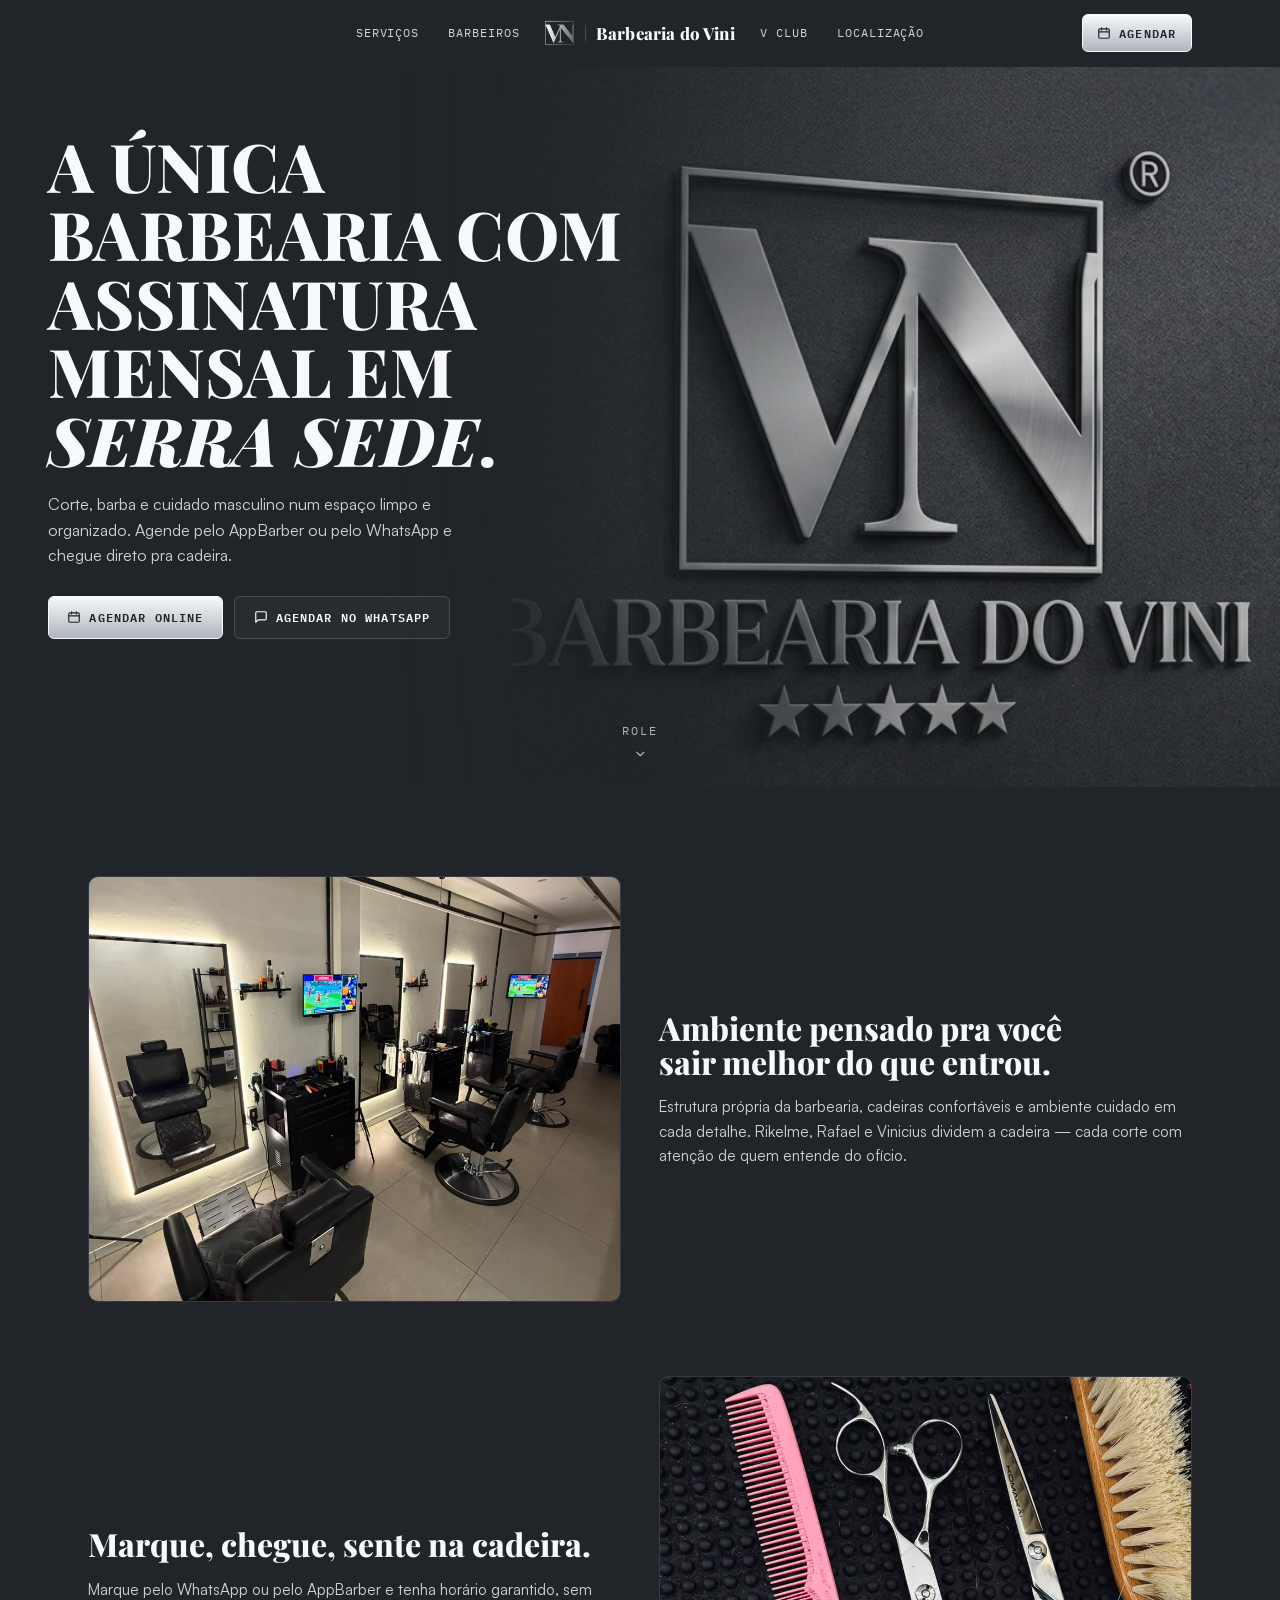
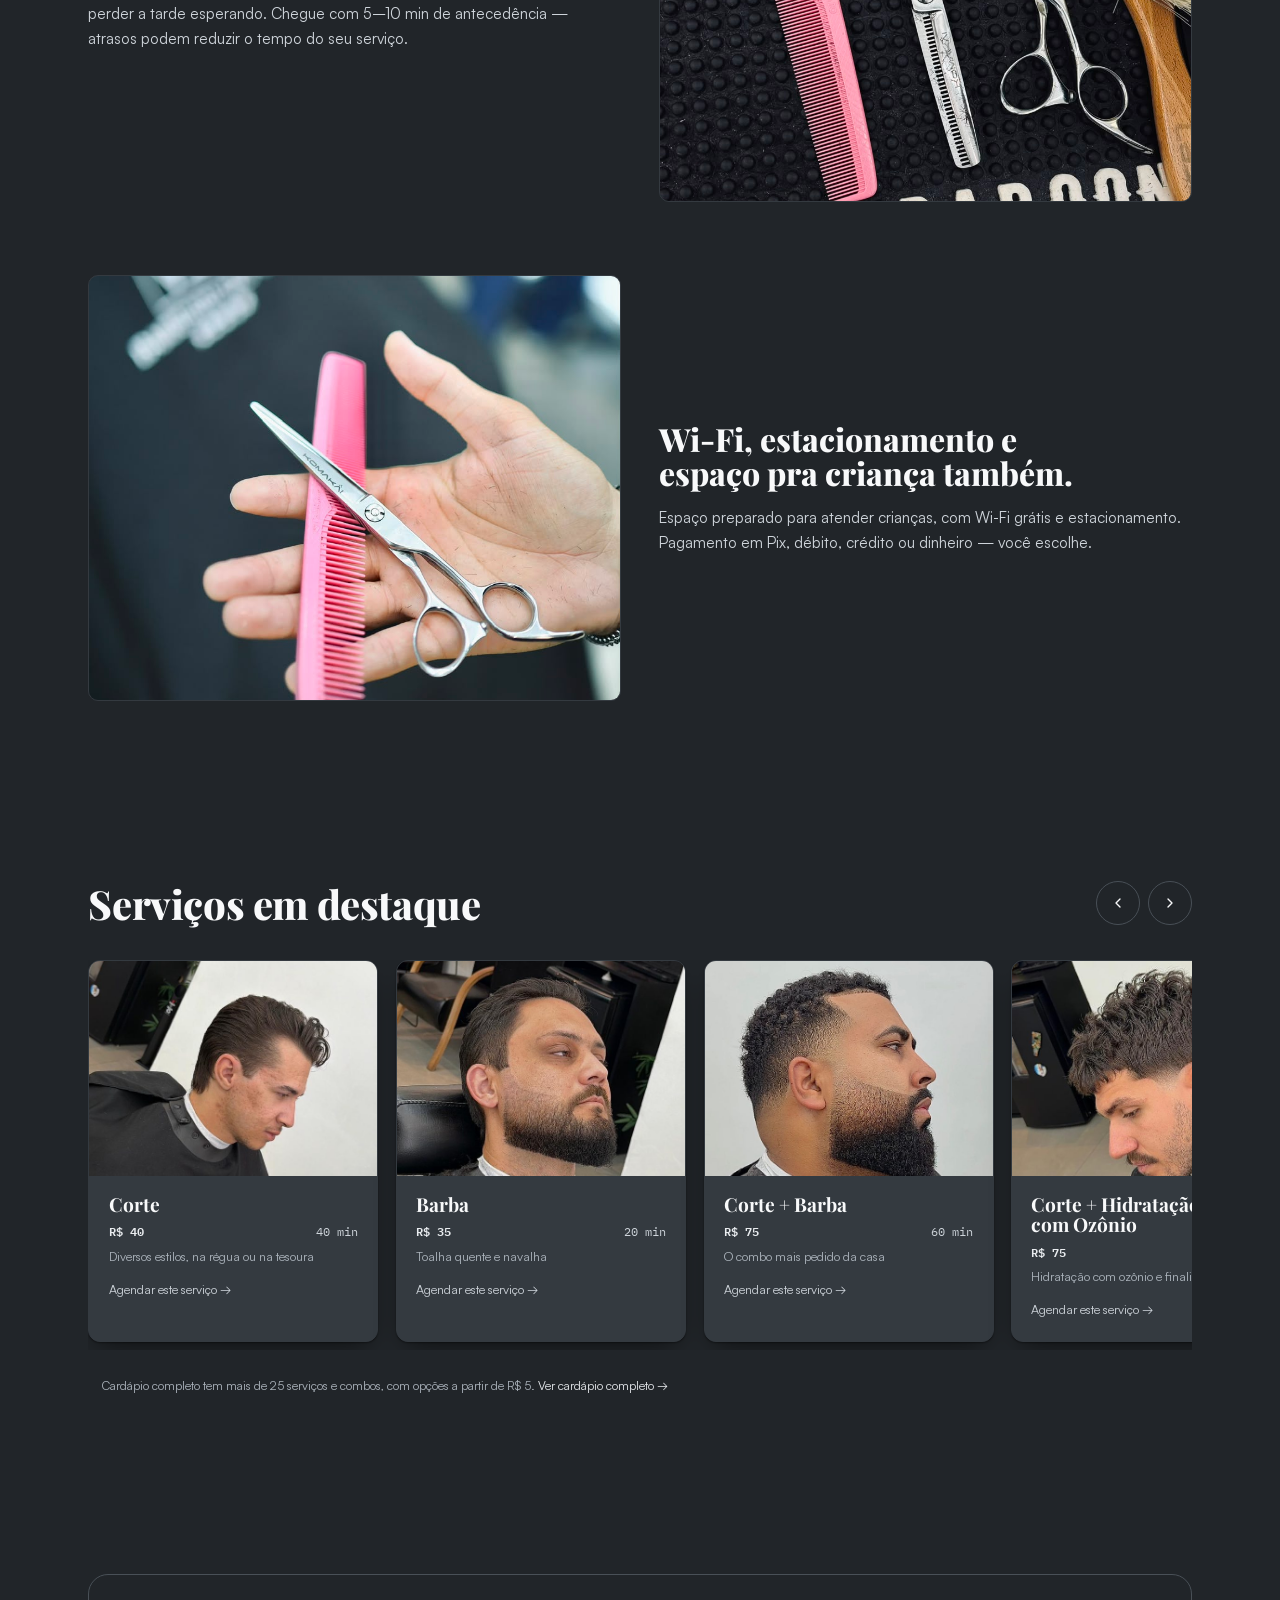
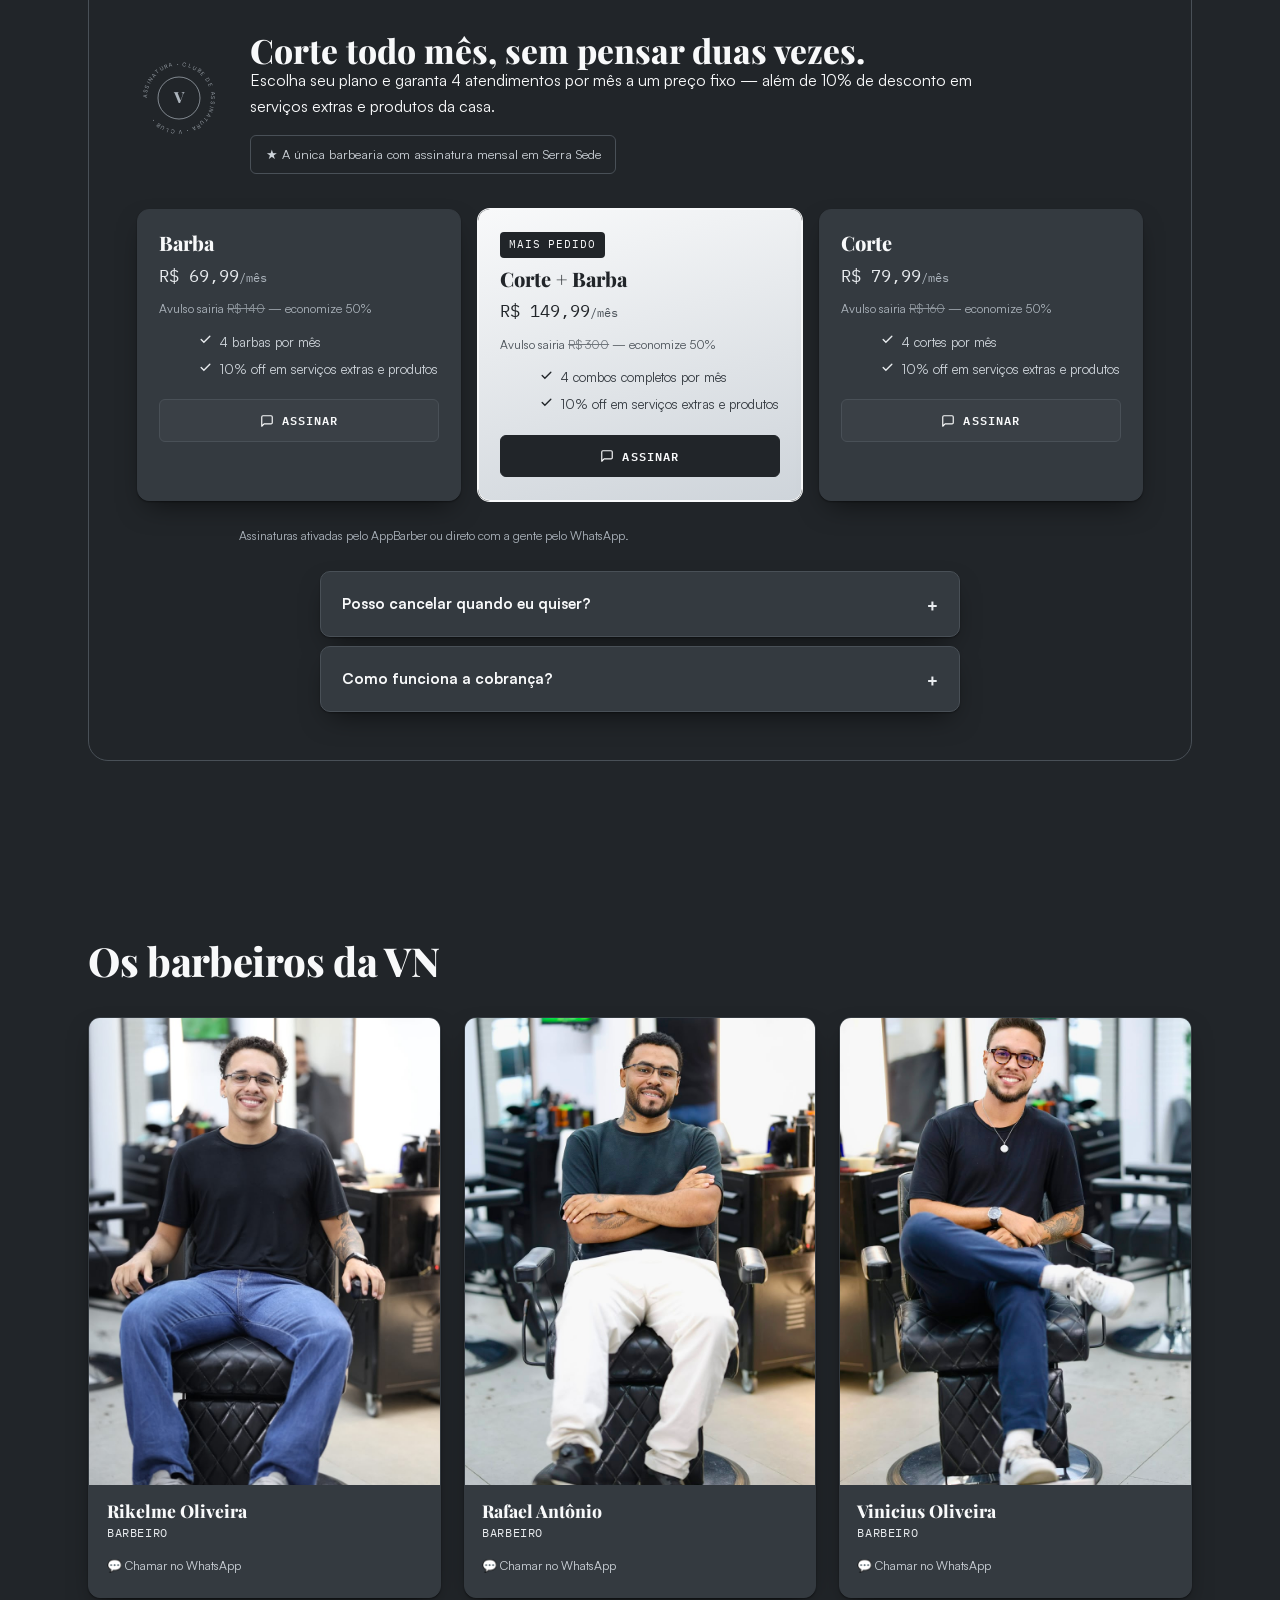
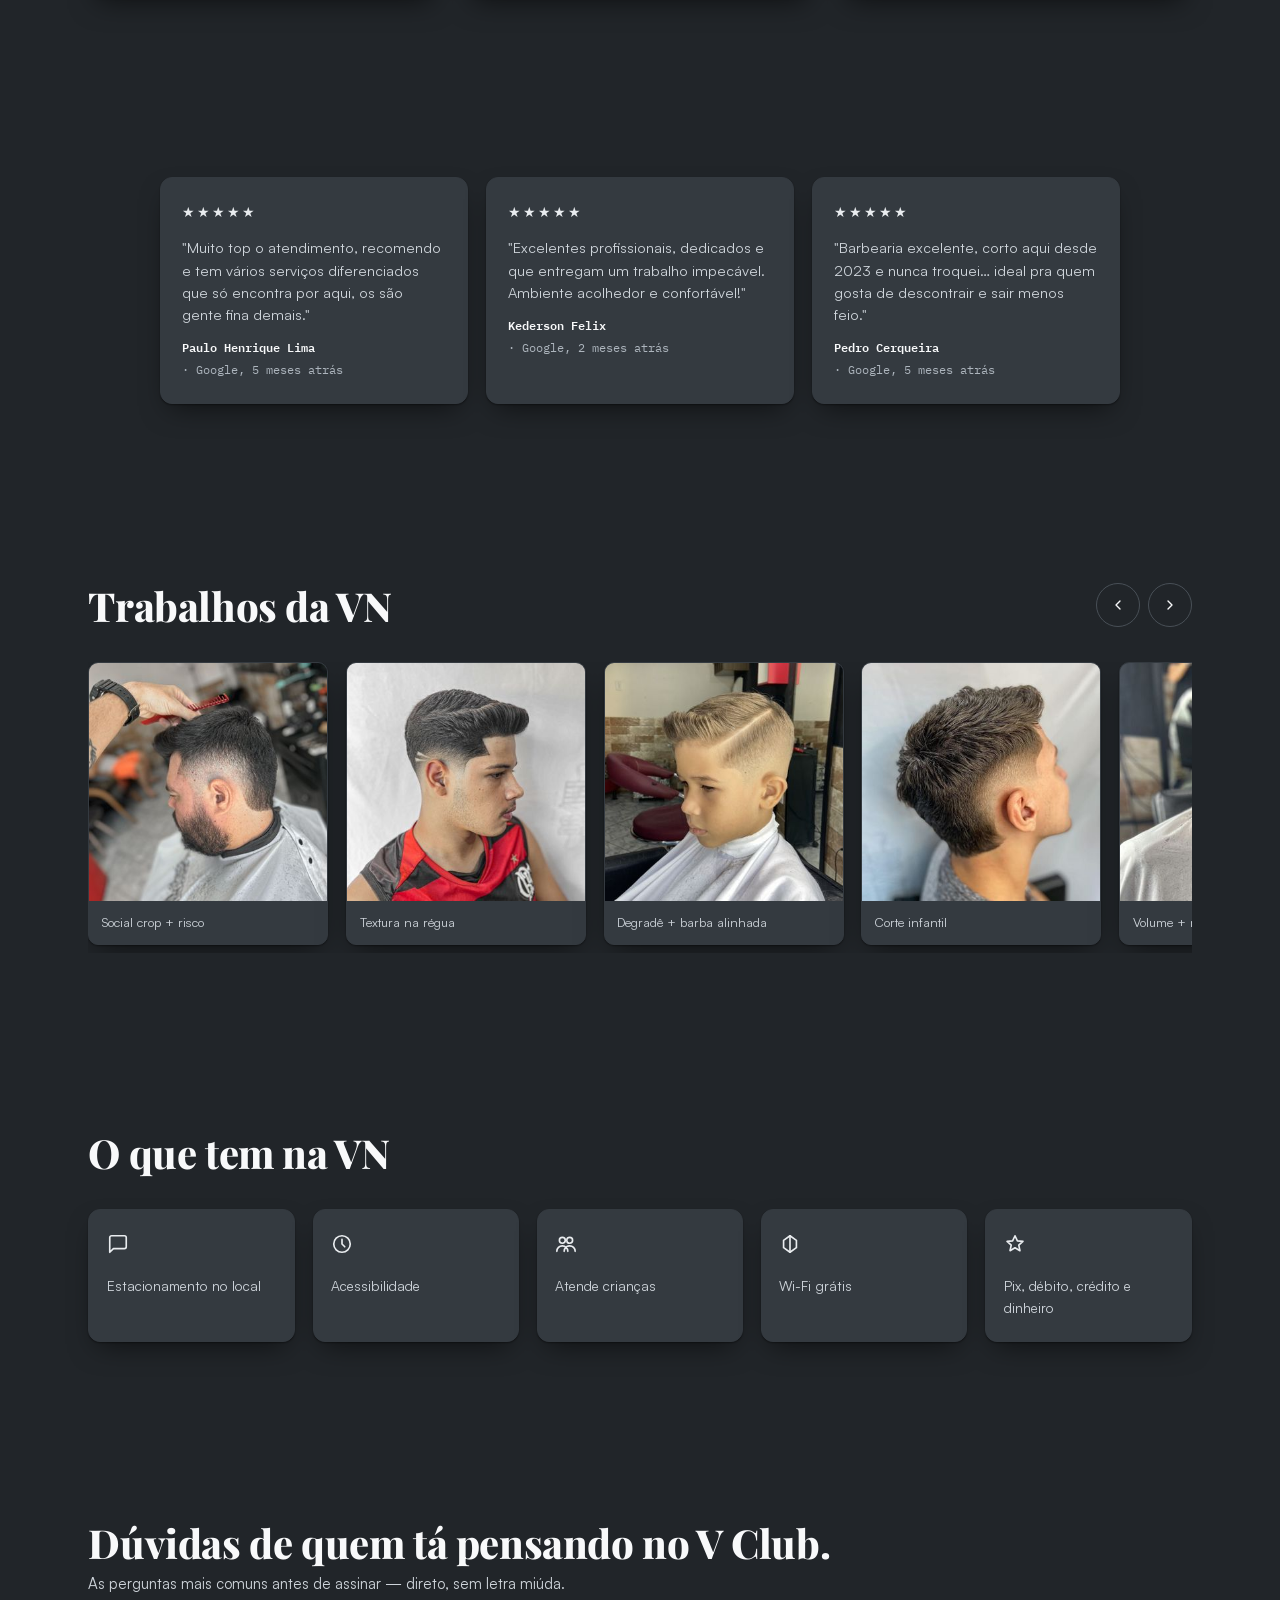
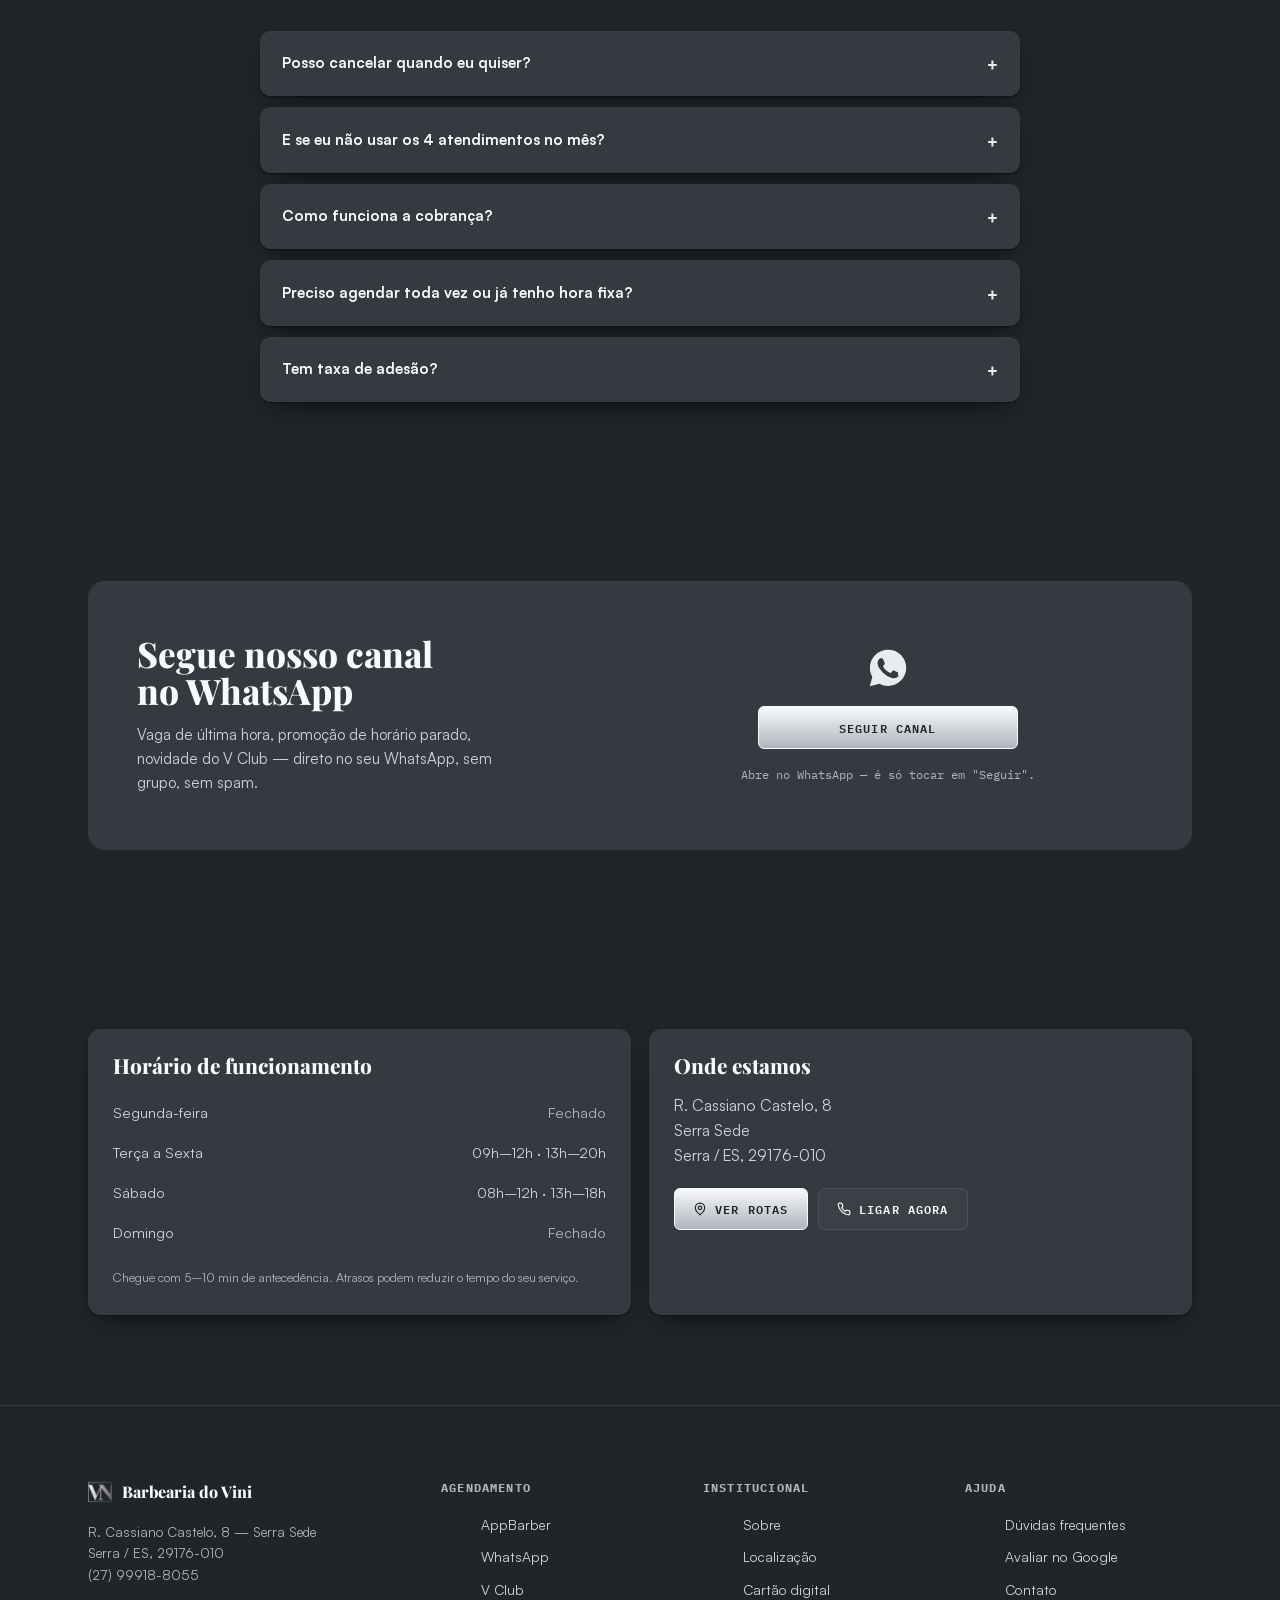
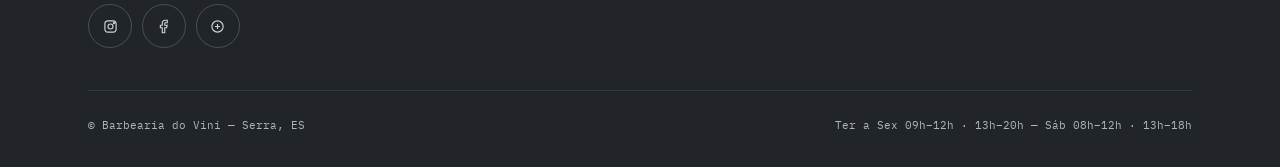
==== index.html @ 6116fe48 "Remove selo de avaliacao do Hero, blocos Sobre nos com movimento de card, nav mobile sem botao Agend" ====
<!doctype html>
<html lang="pt-BR">
<head>
<meta charset="UTF-8">
<meta name="viewport" content="width=device-width, initial-scale=1">

<!-- Google Analytics 4 -->
<script async src="https://www.googletagmanager.com/gtag/js?id=G-TQ42PM9MW8"></script>
<script>
  window.dataLayer = window.dataLayer || [];
  function gtag(){dataLayer.push(arguments);}
  gtag("js", new Date());
  gtag("config", "G-TQ42PM9MW8");
</script>

<title>Barbearia do Vini — Corte, Barba e V Club em Serra, ES</title>
<meta name="description" content="Barbearia do Vini, em Serra Sede (Serra/ES). Corte, barba e cuidado masculino com agendamento pelo WhatsApp ou AppBarber. Conheça o V Club, nossa assinatura mensal.">
<meta name="theme-color" content="#212529">
<link rel="icon" type="image/svg+xml" href="data:image/svg+xml,%3Csvg%20xmlns%3D%22http%3A//www.w3.org/2000/svg%22%20viewBox%3D%220%200%2064%2064%22%3E%0A%20%20%3Crect%20width%3D%2264%22%20height%3D%2264%22%20fill%3D%22%230b0c0e%22/%3E%0A%20%20%3Crect%20x%3D%2212%22%20y%3D%2212%22%20width%3D%2240%22%20height%3D%2240%22%20fill%3D%22none%22%20stroke%3D%22%23aeb2b9%22%20stroke-width%3D%222%22/%3E%0A%20%20%3Ctext%20x%3D%2232%22%20y%3D%2239%22%20font-family%3D%22Georgia%2C%20%27Times%20New%20Roman%27%2C%20serif%22%20font-size%3D%2220%22%20fill%3D%22%23eceef0%22%20text-anchor%3D%22middle%22%20font-weight%3D%22700%22%3EVN%3C/text%3E%0A%3C/svg%3E%0A">
</head>
<body>
<link rel="preconnect" href="https://fonts.googleapis.com">
<link rel="preconnect" href="https://fonts.gstatic.com" crossorigin>
<link rel="stylesheet" href="https://fonts.googleapis.com/css2?family=Playfair+Display:ital,wght@0,700;0,800;0,900;1,700;1,800&family=IBM+Plex+Mono:wght@400;500;600&display=swap">

<style>
@font-face{font-family:'Satoshi';font-weight:400;font-style:normal;font-display:swap;src:url('assets/fonts/satoshi-400.woff2') format('woff2')}
@font-face{font-family:'Satoshi';font-weight:500;font-style:normal;font-display:swap;src:url('assets/fonts/satoshi-500.woff2') format('woff2')}
@font-face{font-family:'Satoshi';font-weight:700;font-style:normal;font-display:swap;src:url('assets/fonts/satoshi-700.woff2') format('woff2')}
</style>
<style>
.wallbg{background-image:url('assets/img/hero-wall.jpg')}
</style>

<style>
/* ============ TOKENS — minimalist neutral palette: black, white, silver.
   Named after the client's supplied scale (Platinum → near-black). --gold /
   --gold-soft keep their old names so every existing var() reference below
   still resolves correctly; the values are silver now, not warm gold. */
:root{
  --bg:#212529;        /* near-black */
  --surface:#343a40;   /* Shadow Grey */
  --surface-2:#212529; /* sections no longer alternate fill — see .sec.alt */
  --raised:#343a40;    /* Shadow Grey */
  --ink:#f8f9fa;        /* Platinum */
  --ink-soft:#ced4da;   /* Pale Slate */
  --ink-faint:#adb5bd;  /* Slate Grey */
  --line:#343a40;       /* Shadow Grey */
  --line-strong:#495057;/* Gunmetal */
  --gold:#adb5bd;        /* Slate Grey — was warm gold, now silver */
  --gold-soft:#e9ecef;   /* Alabaster Grey — was warm gold-soft, now bright silver */
  --maxw:1180px;
  --shadow-card:0 1px 2px rgba(0,0,0,.4),0 12px 28px -10px rgba(0,0,0,.6);
}
*{box-sizing:border-box;margin:0}
html{-webkit-text-size-adjust:100%;scroll-behavior:smooth}
[id]{scroll-margin-top:76px}
@media (prefers-reduced-motion:reduce){html{scroll-behavior:auto}}
body{
  background:var(--bg);color:var(--ink);
  font-family:'Satoshi',-apple-system,Segoe UI,sans-serif;
  font-size:1rem;line-height:1.6;-webkit-font-smoothing:antialiased;
}
h1,h2,h3{line-height:1.05;text-wrap:balance;font-weight:800}
p{max-width:66ch}
img,canvas{max-width:100%;display:block}
a{color:inherit;text-decoration:none}
button{font:inherit;color:inherit;cursor:pointer;border:0;background:none}
:focus-visible{outline:2px solid var(--gold-soft);outline-offset:3px;border-radius:2px}
::selection{background:var(--gold-soft);color:var(--bg)}
::-webkit-scrollbar{width:10px;height:10px}
::-webkit-scrollbar-track{background:var(--bg)}
::-webkit-scrollbar-thumb{background:var(--line-strong);border-radius:99px}
::-webkit-scrollbar-thumb:hover{background:var(--ink-faint)}
.testi-card,.gal-card,.info-card,.svc-card,.team-card,.plan-card,.faq-item,.ba-card,.benefit{
  box-shadow:var(--shadow-card);
}
.wrap{max-width:var(--maxw);margin:0 auto;padding:0 clamp(1.1rem,4vw,2.4rem)}
.mono{font-family:'IBM Plex Mono',ui-monospace,monospace}

/* ============ REVEAL ============ */
.rv{
  opacity:0;transform:translateY(22px);filter:blur(6px);
  transition:opacity .7s cubic-bezier(.16,1,.3,1),transform .7s cubic-bezier(.16,1,.3,1),filter .7s ease;
}
.rv.in{opacity:1;transform:none;filter:blur(0)}
@media (prefers-reduced-motion:reduce){.rv{opacity:1;transform:none;filter:none;transition:none}}
/* the V Club panel is the page's one real offer — its entrance gets a touch
   more presence (settles in from a slight scale) instead of the plain
   fade+drift every other section uses */
.vclub-panel.rv{transform:translateY(28px) scale(.97);transition-duration:.9s}
.vclub-panel.rv.in{transform:none}
/* cards get more life than plain headers/text blocks: they settle in from a
   slight scale and tilt instead of just drifting up */
.rv-pop{transform:translateY(24px) scale(.92) rotate(-1.5deg);transition-duration:.8s}
.rv-pop.in{transform:none}
@media (prefers-reduced-motion:reduce){.rv-pop{transform:none}}

/* ============ NAV ============ */
.nav{position:sticky;top:0;z-index:60;padding:.9rem 0;transition:background .25s,border-color .25s,backdrop-filter .25s}
.nav-in{max-width:var(--maxw);margin:0 auto;padding:0 clamp(1.1rem,4vw,2.4rem);display:flex;align-items:center;gap:1.6rem}
.nav.solid{background:rgba(33,37,41,.86);backdrop-filter:blur(10px);border-bottom:1px solid var(--line)}
.brand{display:flex;align-items:center;gap:.65rem;margin-right:0}
.brand .brand-mark{width:29px;height:29px;flex:none;object-fit:contain;transition:transform .35s cubic-bezier(.16,1,.3,1)}
.brand-div{width:1px;height:22px;flex:none;background:linear-gradient(180deg,transparent,var(--line-strong) 30%,var(--line-strong) 70%,transparent)}
.brand b{font-family:'Playfair Display',serif;font-weight:800;font-size:1.05rem;letter-spacing:.01em;transition:letter-spacing .35s ease;white-space:nowrap}
@media (max-width:819px){.brand b{font-size:.92rem}}
.brand:hover svg{transform:rotate(-10deg) scale(1.1)}
.brand:hover b{letter-spacing:.05em}
@media (prefers-reduced-motion:reduce){.brand .brand-mark,.brand b{transition:none}}

/* the VN mark flashes with light once as the page opens, and repeats the
   same flash whenever the mouse passes over it */
@keyframes vnFlash{
  0%{filter:brightness(1) drop-shadow(0 0 0 rgba(248,249,250,0))}
  40%{filter:brightness(1.9) drop-shadow(0 0 9px rgba(248,249,250,.85))}
  100%{filter:brightness(1) drop-shadow(0 0 0 rgba(248,249,250,0))}
}
.brand-mark{animation:vnFlash 1.3s ease-out .5s 1 both}
.brand:hover .brand-mark,.foot-brand:hover .brand-mark{animation:vnFlash .9s ease-out}
.foot-brand .brand-mark{transition:transform .35s cubic-bezier(.16,1,.3,1)}
.foot-brand:hover .brand-mark{transform:rotate(-10deg) scale(1.1)}
@media (prefers-reduced-motion:reduce){
  .brand-mark{animation:none;transition:none}
}
.nav-links{display:none;gap:1.8rem;font-family:'IBM Plex Mono',monospace;font-size:.74rem;letter-spacing:.08em;text-transform:uppercase;color:var(--ink-soft)}
@media (min-width:820px){.nav-links{display:flex}}
.nav-center{display:flex;align-items:center;gap:1.2rem;margin-right:auto}
@media (min-width:820px){
  .nav-in{display:grid;grid-template-columns:1fr auto 1fr;align-items:center}
  .nav-center{grid-column:2;justify-self:center;margin-right:0;gap:1.6rem}
  a.btn.btn-gold.btn-sm{grid-column:3;justify-self:end}
}
.nav-burger{
  display:none;width:44px;height:44px;flex:none;border:1px solid var(--line-strong);border-radius:8px;
  align-items:center;justify-content:center;
}
.nav-burger svg{width:17px;height:17px}
@media (max-width:819px){.nav-burger{display:inline-flex}}
.nav-drawer{
  display:none;flex-direction:column;
  max-width:var(--maxw);margin:0 auto;padding:0 clamp(1.1rem,4vw,2.4rem) .6rem;
}
.nav-drawer.open{display:flex}
.nav-drawer a{
  padding:1rem .1rem;border-top:1px solid var(--line);min-height:44px;display:flex;align-items:center;
  font-family:'IBM Plex Mono',monospace;font-size:.78rem;letter-spacing:.06em;text-transform:uppercase;color:var(--ink-soft);
}
.nav-drawer a:hover{color:var(--gold-soft)}
.sr-only{position:absolute;width:1px;height:1px;padding:0;margin:-1px;overflow:hidden;clip:rect(0,0,0,0);white-space:nowrap;border:0}
.nav-links a{transition:color .15s}
.nav-links a:hover{color:var(--ink)}
.btn{
  display:inline-flex;align-items:center;gap:.5rem;padding:.7rem 1.15rem;border-radius:6px;
  font-family:'IBM Plex Mono',monospace;font-weight:600;font-size:.72rem;letter-spacing:.1em;text-transform:uppercase;
  white-space:nowrap;transition:transform .12s,filter .12s;
  position:relative;overflow:hidden;
}
.btn::after{
  content:"";position:absolute;inset:0;pointer-events:none;
  background:linear-gradient(115deg,transparent 30%,rgba(255,255,255,.35) 50%,transparent 70%);
  transform:translateX(-120%);transition:transform .6s ease;
}
.btn:hover{transform:translateY(-1px);filter:brightness(1.08)}
.btn:hover::after{transform:translateX(120%)}
.btn:active{transform:translateY(0) scale(.97);filter:brightness(1.02)}
@media (prefers-reduced-motion:reduce){.btn::after{display:none}}
.btn svg{width:14px;height:14px;flex:none}
.btn-gold{background:linear-gradient(180deg,#f8f9fa,#adb5bd);color:#212529;border:1px solid #f8f9fa}
.btn-outline{background:rgba(255,255,255,.03);color:var(--ink);border:1px solid var(--line-strong)}
.btn-outline:hover{border-color:var(--gold-soft)}
.btn-sm{padding:.55rem .9rem;font-size:.72rem;flex-shrink:0}
/* the nav's own Agendar button is redundant with the hero's full-size CTAs
   right below it — on mobile it only ate space the wordmark needs back */
@media (max-width:819px){.nav a.btn-sm{display:none}}

/* ============ HERO ============ */
.hero{
  /* align-items:flex-start (was center) + a smaller top pad: the kicker now
     starts near the same height as the top of the logo panel, instead of the
     whole text block being vertically centered lower than the artwork. */
  position:relative;overflow:hidden;min-height:min(92vh,720px);display:flex;align-items:flex-start;
  background-color:#212529;
  padding:clamp(2.4rem,5.5vw,4rem) clamp(1.1rem,5vw,3rem) clamp(2.4rem,5vw,3.4rem);
}
/* the photo lives in its own fixed panel anchored to the right edge — not as a
   full-bleed cover background. On a wide hero, background-position on a
   full-width cover image has almost no horizontal room to move (the image is
   already stretched edge-to-edge), so shifting its X was doing nothing. A
   dedicated right-hand panel is what actually keeps the logo on the opposite
   side from the headline, at any viewport width. */
.hero-photo{
  /* plain cover left zero vertical slack here (the box is taller, relative to
     its width, than the source photo, so it was always height-bound — the Y
     in background-position had nothing to move within). Sizing the image a
     bit past cover's minimum creates real crop room, so Y now actually pans
     the logo up/down instead of silently doing nothing. */
  position:absolute;top:0;right:0;bottom:0;z-index:0;width:60%;
  background-size:auto 128%;background-position:52% 0%;background-repeat:no-repeat;
}
.hero::before{
  content:"";position:absolute;inset:0;z-index:1;pointer-events:none;
  background:
    linear-gradient(90deg,
      rgba(33,37,41,1) 0%,
      rgba(33,37,41,1) 30%,
      rgba(33,37,41,.88) 42%,
      rgba(33,37,41,.5) 56%,
      rgba(33,37,41,.14) 76%,
      rgba(33,37,41,.06) 100%),
    linear-gradient(0deg,rgba(33,37,41,.35) 0%,rgba(33,37,41,.05) 40%,rgba(33,37,41,.2) 100%);
}
@media (max-width:760px){
  /* below this width the text column spans the full viewport and sits over
     the photo instead of beside it — the photo needs to stay visible (it
     was down to .3 opacity under an .8 flat wash before, which buried it
     almost completely) while the headline at the top still reads clearly */
  .hero-photo{width:100%;opacity:.55}
  .hero::before{
    background:linear-gradient(180deg,
      rgba(33,37,41,.94) 0%,
      rgba(33,37,41,.78) 34%,
      rgba(33,37,41,.4) 66%,
      rgba(33,37,41,.6) 100%);
  }
}
.hero-in{position:relative;z-index:2;max-width:640px;width:100%;margin:0 auto 0 0}
.hero h1{
  font-family:'Playfair Display',Georgia,serif;font-weight:800;text-transform:uppercase;color:#f8f9fa;
  font-size:clamp(2.1rem,6.4vw,4.2rem);line-height:1.02;letter-spacing:.005em;
}
.hero h1 em{font-style:italic;font-weight:900}
.hero .sub{font-size:1rem;line-height:1.6;color:#ced4da;margin-top:1.15rem;max-width:40ch}
.hero .ctas{display:flex;gap:.7rem;flex-wrap:wrap;margin-top:1.7rem}
.scrolldown{
  position:absolute;left:50%;bottom:1.6rem;transform:translateX(-50%);z-index:2;
  display:flex;flex-direction:column;align-items:center;gap:.4rem;color:#adb5bd;
  font-family:'IBM Plex Mono',monospace;font-size:.72rem;letter-spacing:.16em;text-transform:uppercase;
}
.scrolldown svg{width:14px;height:14px;animation:bob 1.8s ease-in-out infinite}
@keyframes bob{0%,100%{transform:translateY(0)}50%{transform:translateY(5px)}}
@media (prefers-reduced-motion:reduce){.scrolldown svg{animation:none}}

/* ============ SECTIONS ============ */
.sec{padding:clamp(3.4rem,8vw,5.6rem) 0}
.sec.alt{background:var(--surface-2)}
.sec-head{display:flex;justify-content:space-between;align-items:flex-end;gap:1.5rem;margin-bottom:2.2rem;flex-wrap:wrap}
.sec-head h2{font-family:'Playfair Display',serif;font-size:clamp(1.6rem,4vw,2.5rem);letter-spacing:-.01em}
.sec-head .sub{color:var(--ink-soft);font-size:.94rem;max-width:44ch;margin-top:.5rem}
.sec-nav{display:flex;gap:.5rem}
.sec-nav button{
  width:44px;height:44px;border-radius:999px;border:1px solid var(--line-strong);
  display:grid;place-items:center;transition:border-color .15s,background .15s;
}
.sec-nav button:hover{border-color:var(--gold-soft);background:rgba(233,236,239,.08)}
.sec-nav svg{width:16px;height:16px}

/* ============ PHOTO PLACEHOLDER ============ */
.ph{
  position:relative;border-radius:10px;overflow:hidden;background:
    linear-gradient(150deg,#343a40 0%,#212529 100%);
  border:1px solid var(--line);
}
.ph::before{
  content:"";position:absolute;inset:0;opacity:.5;
  background-image:repeating-linear-gradient(135deg,rgba(255,255,255,.025) 0 2px,transparent 2px 14px);
}
.ph .icn{position:absolute;inset:0;display:grid;place-items:center;color:#495057;opacity:.55}
.ph .icn svg{width:15%;height:15%;min-width:26px;min-height:26px}
.ph .tag{
  position:absolute;left:.6rem;bottom:.6rem;font-family:'IBM Plex Mono',monospace;font-size:.72rem;
  letter-spacing:.08em;text-transform:uppercase;color:#ced4da;background:rgba(33,37,41,.6);
  padding:.3rem .55rem;border-radius:4px;
}
.ph img{position:absolute;inset:0;width:100%;height:100%;object-fit:cover}

/* real content added on top of the mockup: service description line, real
   testimonial grid, real photo gallery, hours + location cards */
.svc-desc{font-size:.78rem;color:var(--ink-faint);margin-top:-.2rem}
.team-photo-img{object-position:center 18%}

.testi-grid{display:grid;gap:1.1rem;grid-template-columns:repeat(auto-fit,minmax(260px,1fr));max-width:960px;margin:0 auto}
.testi-card{background:var(--raised);border:1px solid var(--line);border-radius:12px;padding:1.4rem 1.3rem;display:flex;flex-direction:column;gap:.8rem}
.testi-card .stars{color:var(--gold-soft);font-size:.9rem;letter-spacing:.15em}
.testi-card blockquote{font-size:.9rem;color:var(--ink-soft);line-height:1.55}
.testi-card .cite{font-family:'IBM Plex Mono',monospace;font-size:.78rem;color:var(--ink);font-weight:600}
.testi-card .cite span{color:var(--ink-faint);font-weight:400;display:block;margin-top:.15em}

.gal-card{width:min(70vw,240px);border-radius:10px;overflow:hidden;border:1px solid var(--line);background:var(--raised)}
.gal-img{width:100%;aspect-ratio:1/1;object-fit:cover;display:block}
.gal-cap{padding:.7rem .8rem;font-size:.8rem;color:var(--ink-soft)}

.info-grid{display:grid;gap:1.1rem;grid-template-columns:1fr}
@media (min-width:700px){.info-grid{grid-template-columns:1fr 1fr}}
.info-card{background:var(--raised);border:1px solid var(--line);border-radius:12px;padding:1.6rem 1.5rem}
.info-card h3{font-family:'Playfair Display',serif;font-size:1.3rem;margin-bottom:1rem}
.hours-row{display:flex;justify-content:space-between;font-size:.9rem;padding:.5rem 0;border-top:1px solid var(--line);color:var(--ink-soft)}
.hours-row:first-of-type{border-top:0}
.hours-row.closed span:last-child{color:var(--ink-faint)}
.info-note{margin-top:1rem;font-size:.78rem;color:var(--ink-faint)}
.info-card .addr{font-size:.98rem;color:var(--ink-soft);line-height:1.6}
.info-actions{display:flex;gap:.6rem;flex-wrap:wrap;margin-top:1.2rem}

/* ============ CAROUSEL ============ */
.carousel{display:flex;gap:1.1rem;overflow-x:auto;scroll-snap-type:x mandatory;padding-bottom:.5rem;scrollbar-width:none}
.carousel::-webkit-scrollbar{display:none}
.carousel > *{scroll-snap-align:start;flex:0 0 auto}

/* service tiles */
.svc-card{width:min(78vw,290px);background:var(--raised);border:1px solid var(--line);border-radius:12px;overflow:hidden;display:flex;flex-direction:column}
.svc-card .ph{aspect-ratio:4/3;border-radius:0;border:0;border-bottom:1px solid var(--line)}
.svc-card .body{padding:1.1rem 1.2rem 1.3rem;display:flex;flex-direction:column;gap:.5rem}
.svc-card h3{font-family:'Playfair Display',serif;font-size:1.2rem;font-weight:700}
.svc-card .meta{font-family:'IBM Plex Mono',monospace;font-size:.78rem;color:var(--ink-soft);display:flex;justify-content:space-between}
.svc-card .price{color:var(--gold-soft);font-weight:600}
.svc-card .more{margin-top:.3rem;font-size:.78rem;color:var(--ink-soft);display:inline-flex;align-items:center;gap:.35rem}

/* team */
.team-grid{display:grid;gap:1.4rem;grid-template-columns:repeat(auto-fit,minmax(220px,1fr))}
.team-card{background:var(--raised);border:1px solid var(--line);border-radius:12px;overflow:hidden}
.team-card .ph{aspect-ratio:3/4;border-radius:0;border:0;border-bottom:1px solid var(--line)}
.team-card .body{padding:1rem 1.1rem 1.2rem}
.team-card h3{font-family:'Playfair Display',serif;font-size:1.1rem}
.team-card .role{font-family:'IBM Plex Mono',monospace;font-size:.74rem;letter-spacing:.05em;text-transform:uppercase;color:var(--gold-soft);margin-top:.25rem}
.team-card .desc{font-size:.84rem;color:var(--ink-soft);margin-top:.55rem}
.team-card .wa{margin-top:.8rem;font-size:.76rem;display:inline-flex;align-items:center;gap:.4rem;color:var(--ink-soft)}

/* testimonial */
.testimonial{max-width:640px;margin:0 auto;text-align:center}
.testimonial .stars{color:var(--gold-soft);font-size:1.1rem;letter-spacing:.2em}
.testimonial blockquote{
  font-family:'Playfair Display',serif;font-style:italic;font-weight:600;
  font-size:clamp(1.3rem,3.4vw,2rem);line-height:1.32;margin:1.1rem 0 0;color:var(--ink);
}
.testimonial .cite{margin-top:1.1rem;font-family:'IBM Plex Mono',monospace;font-size:.74rem;letter-spacing:.03em;color:var(--ink-faint)}

/* V Club — the page's one commercial offer gets a framed panel so it reads as
   featured without needing color to say so */
.vclub-panel{border:1px solid var(--line-strong);border-radius:20px;padding:clamp(1.8rem,5vw,3rem)}
.vclub-head{display:flex;flex-direction:column;gap:1.4rem;align-items:flex-start;margin-bottom:2.2rem}
@media (min-width:640px){.vclub-head{flex-direction:row;align-items:center;gap:1.8rem}}
.seal{width:84px;height:84px;flex:none;color:var(--ink-faint)}
@media (prefers-reduced-motion:no-preference){.seal{animation:seal-spin 40s linear infinite}}
@keyframes seal-spin{to{transform:rotate(360deg)}}
.vclub-head h2{font-family:'Playfair Display',serif;font-size:clamp(1.5rem,3.6vw,2.1rem);margin-top:.6rem}
.vclub-badge{
  display:inline-block;margin-top:1rem;padding:.5rem .9rem;border:1px solid var(--line-strong);border-radius:6px;
  font-size:.8rem;color:var(--ink-soft);
}
.plan-grid{display:grid;gap:1.1rem;grid-template-columns:1fr}
@media (min-width:760px){.plan-grid{grid-template-columns:repeat(3,1fr)}}
.plan-card{background:var(--raised);border:1px solid var(--line);border-radius:12px;padding:1.4rem 1.3rem;display:flex;flex-direction:column;gap:.6rem}
.plan-card.hi{
  background:linear-gradient(165deg,#f8f9fa,#ced4da);color:#212529;border-color:#f8f9fa;
  box-shadow:0 0 0 1px #f8f9fa;
}
.plan-card .badge{align-self:flex-start;font-family:'IBM Plex Mono',monospace;font-size:.7rem;letter-spacing:.08em;text-transform:uppercase;color:#f8f9fa;background:#212529;padding:.25rem .55rem;border-radius:4px}
.plan-card h3{font-family:'Playfair Display',serif;font-size:1.25rem}
.plan-card .price{font-family:'IBM Plex Mono',monospace;color:var(--gold-soft);font-size:1.05rem}
.plan-card.hi .price{color:#212529}
.plan-card .price small{color:var(--ink-faint);font-size:.72rem;font-weight:400}
.plan-card.hi .price small{color:#495057}
.plan-card .save{font-size:.76rem;color:var(--ink-faint)}
.plan-card .save s{opacity:.75}
.plan-card.hi .save{color:#495057}
.plan-card ul{list-style:none;display:flex;flex-direction:column;gap:.4rem;font-size:.82rem;color:var(--ink-soft);margin-top:.2rem}
.plan-card.hi ul{color:#343a40}
.plan-card li{display:flex;gap:.5rem}
.plan-card li svg{width:13px;height:13px;color:var(--gold-soft);flex:none;margin-top:.15em}
.plan-card.hi li svg{color:#212529}
.plan-card .btn{justify-content:center;margin-top:.6rem}
.plan-card.hi .btn-gold{background:#212529;color:#f8f9fa;border-color:#212529}
.plans-note{margin-top:1.6rem;font-size:.76rem;color:var(--ink-faint);text-align:center}
/* the two questions someone actually has right before subscribing — kept
   inside the V Club panel so they don't have to hunt for the full FAQ */
.vclub-faq{max-width:640px;margin:1.6rem auto 0;display:flex;flex-direction:column;gap:.6rem}
.vclub-faq .faq-item{background:var(--raised);border-color:var(--line-strong)}
.vclub-faq summary{font-size:.86rem;padding:.9rem 1.1rem}
.vclub-faq p{padding:0 1.1rem 1rem;font-size:.84rem}

/* faq */
.faq-list{max-width:760px;margin:0 auto;display:flex;flex-direction:column;gap:.7rem}
.faq-item{border:1px solid var(--line);border-radius:10px;background:var(--raised);overflow:hidden}
.faq-item summary{
  cursor:pointer;list-style:none;padding:1.1rem 1.3rem;display:flex;justify-content:space-between;
  align-items:center;gap:1rem;font-weight:600;font-size:.94rem;
}
.faq-item summary::-webkit-details-marker{display:none}
.faq-item summary::after{
  content:"+";font-family:'IBM Plex Mono',monospace;color:var(--gold-soft);font-size:1.1rem;flex:none;
  transition:transform .2s;
}
.faq-item[open] summary::after{transform:rotate(45deg)}
.faq-item p{padding:0 1.3rem 1.2rem;color:var(--ink-soft);font-size:.88rem;max-width:none}

/* before/after */
.ba-card{width:min(84vw,360px);border-radius:12px;overflow:hidden;border:1px solid var(--line);background:var(--raised)}
.ba-split{display:flex;aspect-ratio:16/10}
.ba-split .ph{border-radius:0;border:0;flex:1}
.ba-split .ph:first-child{border-right:1px solid var(--line-strong)}
.ba-lbls{display:flex;font-family:'IBM Plex Mono',monospace;font-size:.72rem;letter-spacing:.1em;text-transform:uppercase;color:var(--ink-faint)}
.ba-lbls span{flex:1;padding:.55rem .8rem}
.ba-lbls span:first-child{border-right:1px solid var(--line)}
.ba-name{padding:0 .8rem .8rem;font-size:.82rem;color:var(--ink-soft)}

/* benefits */
.benefits{display:grid;gap:1.1rem;grid-template-columns:repeat(2,1fr)}
@media (max-width:480px){.benefits{grid-template-columns:1fr}}
@media (min-width:900px){.benefits{grid-template-columns:repeat(5,1fr)}}
.benefit{padding:1.4rem 1.1rem;border:1px solid var(--line);border-radius:12px;background:var(--raised);text-align:left}
.benefit svg{width:22px;height:22px;color:var(--gold-soft)}
.benefit p{margin-top:.8rem;font-size:.86rem;color:var(--ink-soft);max-width:20ch}

/* content blocks */
.content-block{display:grid;gap:2.4rem;align-items:center;grid-template-columns:1fr}
@media (min-width:860px){.content-block{grid-template-columns:1fr 1fr}}
.content-block .ph{aspect-ratio:5/4}
.content-block.rev{direction:rtl}
.content-block.rev > *{direction:ltr}
.content-block h3{font-family:'Playfair Display',serif;font-size:clamp(1.4rem,3.2vw,2rem)}
.content-block p{color:var(--ink-soft);margin-top:1rem;font-size:.96rem}
.content-block + .content-block{margin-top:clamp(3rem,7vw,4.6rem)}

/* signup */
.signup{background:var(--raised);border:1px solid var(--line);border-radius:16px;padding:clamp(1.8rem,5vw,3rem);display:grid;gap:2rem;grid-template-columns:1fr}
@media (min-width:800px){.signup{grid-template-columns:1fr 1.1fr;align-items:center}}
.signup h2{font-family:'Playfair Display',serif;font-size:clamp(1.5rem,3.6vw,2.2rem);max-width:16ch}
.signup .sub{color:var(--ink-soft);margin-top:.8rem;font-size:.94rem;max-width:36ch}
.channel-card{display:flex;flex-direction:column;align-items:center;gap:1rem;text-align:center;padding:1rem 0}
.channel-icon{width:44px;height:44px;color:var(--gold-soft)}
.channel-card .btn{width:100%;max-width:260px}
.signup .note{font-size:.76rem;color:var(--ink-faint);font-family:'IBM Plex Mono',monospace}

/* footer */
.foot{border-top:1px solid var(--line);padding:clamp(3rem,7vw,4.6rem) 0 2rem}
.foot-grid{display:grid;gap:2.2rem;grid-template-columns:1.4fr repeat(3,1fr)}
@media (max-width:820px){.foot-grid{grid-template-columns:repeat(2,1fr)}}
@media (max-width:480px){.foot-grid{grid-template-columns:1fr}}
.foot-brand{display:flex;align-items:center;gap:.6rem}
.foot-brand .brand-mark{width:24px;height:24px;object-fit:contain}
.foot-brand b{font-family:'Playfair Display',serif;font-weight:800}
.foot-desc{color:var(--ink-faint);font-size:.84rem;margin-top:1rem;max-width:30ch}
.foot-social{display:flex;gap:.6rem;margin-top:1.2rem}
.foot-social a{width:44px;height:44px;border:1px solid var(--line-strong);border-radius:999px;display:grid;place-items:center;transition:border-color .15s}
.foot-social a:hover{border-color:var(--gold-soft)}
.foot-social svg{width:15px;height:15px;color:var(--ink-soft)}
.foot h4{font-family:'IBM Plex Mono',monospace;font-size:.74rem;letter-spacing:.1em;text-transform:uppercase;color:var(--ink-faint);margin-bottom:1rem}
.foot ul{list-style:none;display:flex;flex-direction:column;gap:.65rem;font-size:.86rem;color:var(--ink-soft)}
.foot ul a:hover{color:var(--gold-soft)}
.foot-bottom{margin-top:2.6rem;padding-top:1.6rem;border-top:1px solid var(--line);display:flex;justify-content:space-between;flex-wrap:wrap;gap:.8rem;font-family:'IBM Plex Mono',monospace;font-size:.7rem;color:var(--ink-faint)}

/* misc */
.overflow-x{overflow-x:auto}
</style>

<nav class="nav" id="nav">
  <div class="nav-in">
    <div class="nav-center">
      <div class="nav-links nav-links-left">
        <a href="#servicos">Serviços</a>
        <a href="#barbeiros">Barbeiros</a>
      </div>
      <a class="brand" href="#top">
        <img class="brand-mark" src="assets/img/logo-mark.png" alt="">
        <span class="brand-div" aria-hidden="true"></span>
        <b>Barbearia do Vini</b>
      </a>
      <div class="nav-links nav-links-right">
        <a href="#vclub">V Club</a>
        <a href="#local">Localização</a>
      </div>
    </div>
    <a class="btn btn-gold btn-sm" href="https://sites.appbarber.com.br/barbeariadovini-0cm4" target="_blank" rel="noopener">
      <svg viewBox="0 0 24 24" fill="none" stroke="currentColor" stroke-width="2" stroke-linecap="round"><rect x="3" y="5" width="18" height="16" rx="2"/><path d="M3 10h18M8 3v4M16 3v4"/></svg>
      Agendar
    </a>
    <button class="nav-burger" id="navBurger" type="button" aria-expanded="false" aria-controls="navDrawer" aria-label="Abrir menu">
      <svg viewBox="0 0 24 24" fill="none" stroke="currentColor" stroke-width="2" stroke-linecap="round"><path d="M4 7h16M4 12h16M4 17h16"/></svg>
    </button>
  </div>
  <div class="nav-drawer" id="navDrawer">
    <a href="#servicos">Serviços</a>
    <a href="#barbeiros">Barbeiros</a>
    <a href="#vclub">V Club</a>
    <a href="#local">Localização</a>
  </div>
</nav>

<header class="hero" id="top">
  <div class="hero-photo wallbg"></div>
  <div class="hero-in">
    <h1>A única barbearia com assinatura mensal em <em>Serra Sede</em>.</h1>
    <p class="sub">Corte, barba e cuidado masculino num espaço limpo e organizado. Agende pelo AppBarber ou pelo WhatsApp e chegue direto pra cadeira.</p>
    <div class="ctas">
      <a class="btn btn-gold" href="https://sites.appbarber.com.br/barbeariadovini-0cm4" target="_blank" rel="noopener">
        <svg viewBox="0 0 24 24" fill="none" stroke="currentColor" stroke-width="2" stroke-linecap="round"><rect x="3" y="5" width="18" height="16" rx="2"/><path d="M3 10h18M8 3v4M16 3v4"/></svg>
        Agendar online
      </a>
      <a class="btn btn-outline" href="https://wa.me/5527999188055?text=Ol%C3%A1%2C%20vim%20pelo%20site%20e%20quero%20agendar%20um%20hor%C3%A1rio" target="_blank" rel="noopener">
        <svg viewBox="0 0 24 24" fill="none" stroke="currentColor" stroke-width="2" stroke-linecap="round" stroke-linejoin="round"><path d="M21 15a2 2 0 0 1-2 2H7l-4 4V5a2 2 0 0 1 2-2h14a2 2 0 0 1 2 2z"/></svg>
        Agendar no WhatsApp
      </a>
    </div>
  </div>
  <div class="scrolldown">
    <span>role</span><svg viewBox="0 0 24 24" fill="none" stroke="currentColor" stroke-width="2" stroke-linecap="round" stroke-linejoin="round"><path d="M6 9l6 6 6-6"/></svg>
  </div>
</header>

<main>

<!-- ============ SOBRE NÓS (primeira seção, pedido do cliente) ============ -->
  <section class="sec">
    <div class="wrap">
      <div class="content-block rv" id="sobre">
        <div class="ph"><img class="cb-img" style="object-position:center 62%" src="assets/img/sobre-ambiente.jpg" alt="Salão da Barbearia do Vini, com cadeiras, espelhos com luz de LED e TVs" loading="lazy"></div>
        <div>
          <h3>Ambiente pensado pra você sair melhor do que entrou.</h3>
          <p>Estrutura própria da barbearia, cadeiras confortáveis e ambiente cuidado em cada detalhe. Rikelme, Rafael e Vinicius dividem a cadeira — cada corte com atenção de quem entende do ofício.</p>
        </div>
      </div>
      <div class="content-block rev rv">
        <div class="ph"><img class="cb-img" style="object-position:center 42%" src="assets/img/sobre-ferramentas.jpg" alt="Navalha, pente, tesouras e escova organizados na estação" loading="lazy"></div>
        <div>
          <h3>Marque, chegue, sente na cadeira.</h3>
          <p>Marque pelo WhatsApp ou pelo AppBarber e tenha horário garantido, sem perder a tarde esperando. Chegue com 5–10 min de antecedência — atrasos podem reduzir o tempo do seu serviço.</p>
        </div>
      </div>
      <div class="content-block rv">
        <div class="ph"><img class="cb-img" style="object-position:center 66%" src="assets/img/sobre-detalhe.jpg" alt="Barbeiro segurando tesoura e pente antes do corte" loading="lazy"></div>
        <div>
          <h3>Wi-Fi, estacionamento e espaço pra criança também.</h3>
          <p>Espaço preparado para atender crianças, com Wi-Fi grátis e estacionamento. Pagamento em Pix, débito, crédito ou dinheiro — você escolhe.</p>
        </div>
      </div>
    </div>
  </section>

<!-- ============ SERVIÇOS ============ -->
  <section class="sec alt" id="servicos">
    <div class="wrap">
      <div class="sec-head rv">
        <div>
          <h2>Serviços em destaque</h2>
        </div>
        <div class="sec-nav">
          <button aria-label="Anterior" data-scroll="-1" data-target="svc"><svg viewBox="0 0 24 24" fill="none" stroke="currentColor" stroke-width="2" stroke-linecap="round" stroke-linejoin="round"><path d="M15 18l-6-6 6-6"/></svg></button>
          <button aria-label="Próximo" data-scroll="1" data-target="svc"><svg viewBox="0 0 24 24" fill="none" stroke="currentColor" stroke-width="2" stroke-linecap="round" stroke-linejoin="round"><path d="M9 18l6-6-6-6"/></svg></button>
        </div>
      </div>
      <div class="carousel rv" id="svc">
        <div class="svc-card">
          <div class="ph"><img style="object-position:center 38%" src="assets/img/svc-corte.jpg" alt="Corte finalizado com cabelo penteado para trás" loading="lazy"></div>
          <div class="body">
            <h3>Corte</h3>
            <p class="meta"><span class="price">R$ 40</span><span>40 min</span></p>
            <p class="svc-desc">Diversos estilos, na régua ou na tesoura</p>
            <a class="more" href="https://sites.appbarber.com.br/barbeariadovini-0cm4" target="_blank" rel="noopener">Agendar este serviço →</a>
          </div>
        </div>
        <div class="svc-card">
          <div class="ph"><img style="object-position:center 38%" src="assets/img/svc-barba.jpg" alt="Barba cheia alinhada com acabamento na navalha" loading="lazy"></div>
          <div class="body">
            <h3>Barba</h3>
            <p class="meta"><span class="price">R$ 35</span><span>20 min</span></p>
            <p class="svc-desc">Toalha quente e navalha</p>
            <a class="more" href="https://sites.appbarber.com.br/barbeariadovini-0cm4" target="_blank" rel="noopener">Agendar este serviço →</a>
          </div>
        </div>
        <div class="svc-card">
          <div class="ph"><img style="object-position:center 53%" src="assets/img/svc-corte-barba.jpg" alt="Degradê com barba cheia alinhada" loading="lazy"></div>
          <div class="body">
            <h3>Corte + Barba</h3>
            <p class="meta"><span class="price">R$ 75</span><span>60 min</span></p>
            <p class="svc-desc">O combo mais pedido da casa</p>
            <a class="more" href="https://sites.appbarber.com.br/barbeariadovini-0cm4" target="_blank" rel="noopener">Agendar este serviço →</a>
          </div>
        </div>
        <div class="svc-card">
          <div class="ph"><img style="object-position:center 54%" src="assets/img/svc-sobrancelha.jpg" alt="Corte texturizado com topete" loading="lazy"></div>
          <div class="body">
            <h3>Corte + Hidratação com Ozônio</h3>
            <p class="meta"><span class="price">R$ 75</span><span>50 min</span></p>
            <p class="svc-desc">Hidratação com ozônio e finalização do cabelo</p>
            <a class="more" href="https://sites.appbarber.com.br/barbeariadovini-0cm4" target="_blank" rel="noopener">Agendar este serviço →</a>
          </div>
        </div>
      </div>
      <p class="plans-note rv">Cardápio completo tem mais de 25 serviços e combos, com opções a partir de R$ 5. <a href="https://sites.appbarber.com.br/barbeariadovini-0cm4" target="_blank" rel="noopener" style="color:var(--gold-soft)">Ver cardápio completo →</a></p>
    </div>
  </section>

<!-- ============ V CLUB (em destaque: painel emoldurado, é a principal oferta comercial da página) ============ -->
  <section class="sec" id="vclub">
    <div class="wrap">
      <div class="vclub-panel rv">
        <div class="vclub-head">
          <svg class="seal" viewBox="0 0 120 120" aria-hidden="true">
            <defs><path id="sealPath" d="M60,60 m-46,0 a46,46 0 1,1 92,0 a46,46 0 1,1 -92,0"/></defs>
            <text font-size="7.6" letter-spacing="2.5" fill="currentColor">
              <textPath href="#sealPath">ASSINATURA · CLUBE DE ASSINATURA · V CLUB · </textPath>
            </text>
            <circle cx="60" cy="60" r="30" fill="none" stroke="currentColor" stroke-width="1"/>
            <text x="60" y="67" text-anchor="middle" font-size="22" font-weight="800" fill="currentColor" font-family="'Playfair Display',serif">V</text>
          </svg>
          <div>
            <h2>Corte todo mês, sem pensar duas vezes.</h2>
            <p class="sub">Escolha seu plano e garanta 4 atendimentos por mês a um preço fixo — além de 10% de desconto em serviços extras e produtos da casa.</p>
            <span class="vclub-badge">★ A única barbearia com assinatura mensal em Serra Sede</span>
          </div>
        </div>

        <div class="plan-grid">
          <div class="plan-card">
            <h3>Barba</h3>
            <p class="price">R$ 69,99<small>/mês</small></p>
            <p class="save">Avulso sairia <s>R$ 140</s> — economize 50%</p>
            <ul>
              <li><svg viewBox="0 0 24 24" fill="none" stroke="currentColor" stroke-width="2.5" stroke-linecap="round"><path d="M20 6L9 17l-5-5"/></svg>4 barbas por mês</li>
              <li><svg viewBox="0 0 24 24" fill="none" stroke="currentColor" stroke-width="2.5" stroke-linecap="round"><path d="M20 6L9 17l-5-5"/></svg>10% off em serviços extras e produtos</li>
            </ul>
            <a class="btn btn-outline" href="https://wa.me/5527999188055?text=Ol%C3%A1%2C%20quero%20assinar%20o%20V%20Club%20Barba%2C%20R%2469%2C99%20por%20m%C3%AAs" target="_blank" rel="noopener">
              <svg viewBox="0 0 24 24" fill="none" stroke="currentColor" stroke-width="2" stroke-linecap="round" stroke-linejoin="round"><path d="M21 15a2 2 0 0 1-2 2H7l-4 4V5a2 2 0 0 1 2-2h14a2 2 0 0 1 2 2z"/></svg>
              Assinar
            </a>
          </div>
          <div class="plan-card hi">
            <span class="badge">Mais pedido</span>
            <h3>Corte + Barba</h3>
            <p class="price">R$ 149,99<small>/mês</small></p>
            <p class="save">Avulso sairia <s>R$ 300</s> — economize 50%</p>
            <ul>
              <li><svg viewBox="0 0 24 24" fill="none" stroke="currentColor" stroke-width="2.5" stroke-linecap="round"><path d="M20 6L9 17l-5-5"/></svg>4 combos completos por mês</li>
              <li><svg viewBox="0 0 24 24" fill="none" stroke="currentColor" stroke-width="2.5" stroke-linecap="round"><path d="M20 6L9 17l-5-5"/></svg>10% off em serviços extras e produtos</li>
            </ul>
            <a class="btn btn-gold" href="https://wa.me/5527999188055?text=Ol%C3%A1%2C%20quero%20assinar%20o%20V%20Club%20Corte%20%2B%20Barba%2C%20R%24149%2C99%20por%20m%C3%AAs" target="_blank" rel="noopener">
              <svg viewBox="0 0 24 24" fill="none" stroke="currentColor" stroke-width="2" stroke-linecap="round" stroke-linejoin="round"><path d="M21 15a2 2 0 0 1-2 2H7l-4 4V5a2 2 0 0 1 2-2h14a2 2 0 0 1 2 2z"/></svg>
              Assinar
            </a>
          </div>
          <div class="plan-card">
            <h3>Corte</h3>
            <p class="price">R$ 79,99<small>/mês</small></p>
            <p class="save">Avulso sairia <s>R$ 160</s> — economize 50%</p>
            <ul>
              <li><svg viewBox="0 0 24 24" fill="none" stroke="currentColor" stroke-width="2.5" stroke-linecap="round"><path d="M20 6L9 17l-5-5"/></svg>4 cortes por mês</li>
              <li><svg viewBox="0 0 24 24" fill="none" stroke="currentColor" stroke-width="2.5" stroke-linecap="round"><path d="M20 6L9 17l-5-5"/></svg>10% off em serviços extras e produtos</li>
            </ul>
            <a class="btn btn-outline" href="https://wa.me/5527999188055?text=Ol%C3%A1%2C%20quero%20assinar%20o%20V%20Club%20Corte%2C%20R%2479%2C99%20por%20m%C3%AAs" target="_blank" rel="noopener">
              <svg viewBox="0 0 24 24" fill="none" stroke="currentColor" stroke-width="2" stroke-linecap="round" stroke-linejoin="round"><path d="M21 15a2 2 0 0 1-2 2H7l-4 4V5a2 2 0 0 1 2-2h14a2 2 0 0 1 2 2z"/></svg>
              Assinar
            </a>
          </div>
        </div>
        <p class="plans-note">Assinaturas ativadas pelo AppBarber ou direto com a gente pelo WhatsApp.</p>
        <div class="vclub-faq">
          <details class="faq-item">
            <summary>Posso cancelar quando eu quiser?</summary>
            <p>Sim. Sem multa e sem fidelidade mínima — avise pelo WhatsApp com alguns dias de antecedência da próxima cobrança.</p>
          </details>
          <details class="faq-item">
            <summary>Como funciona a cobrança?</summary>
            <p>Mensal, pelo AppBarber, no cartão cadastrado na assinatura. Você recebe confirmação a cada cobrança.</p>
          </details>
        </div>
      </div>
    </div>
  </section>

<!-- ============ BARBEIROS ============ -->
  <section class="sec alt" id="barbeiros">
    <div class="wrap">
      <div class="sec-head rv">
        <div>
          <h2>Os barbeiros da VN</h2>
        </div>
      </div>
      <div class="team-grid rv">
        <div class="team-card">
          <div class="ph"><img class="team-photo-img" src="assets/img/team-rikelme.jpg" alt="Rikelme Oliveira, barbeiro na Barbearia do Vini" loading="lazy"></div>
          <div class="body">
            <h3>Rikelme Oliveira</h3>
            <p class="role">Barbeiro</p>
            <a class="wa" href="https://wa.me/5527999188055?text=Ol%C3%A1%2C%20quero%20agendar%20com%20o%20Rikelme" target="_blank" rel="noopener">💬 Chamar no WhatsApp</a>
          </div>
        </div>
        <div class="team-card">
          <div class="ph"><img class="team-photo-img" src="assets/img/team-rafael.jpg" alt="Rafael Antônio, barbeiro na Barbearia do Vini" loading="lazy"></div>
          <div class="body">
            <h3>Rafael Antônio</h3>
            <p class="role">Barbeiro</p>
            <a class="wa" href="https://wa.me/5527999188055?text=Ol%C3%A1%2C%20quero%20agendar%20com%20o%20Rafael" target="_blank" rel="noopener">💬 Chamar no WhatsApp</a>
          </div>
        </div>
        <div class="team-card">
          <div class="ph"><img class="team-photo-img" src="assets/img/team-vinicius.jpg" alt="Vinicius Oliveira, barbeiro na Barbearia do Vini" loading="lazy"></div>
          <div class="body">
            <h3>Vinicius Oliveira</h3>
            <p class="role">Barbeiro</p>
            <a class="wa" href="https://wa.me/5527999188055?text=Ol%C3%A1%2C%20quero%20agendar%20com%20o%20Vinicius" target="_blank" rel="noopener">💬 Chamar no WhatsApp</a>
          </div>
        </div>
      </div>
    </div>
  </section>

<!-- ============ DEPOIMENTO ============ -->
  <section class="sec" id="depoimento">
    <div class="wrap">
      <div class="rv">
        <h2 class="sr-only">Depoimentos de clientes</h2>
        <div class="testi-grid">
          <div class="testi-card">
            <div class="stars" aria-hidden="true">★★★★★</div>
            <blockquote>"Muito top o atendimento, recomendo e tem vários serviços diferenciados que só encontra por aqui, os são gente fina demais."</blockquote>
            <p class="cite">Paulo Henrique Lima <span>· Google, 5 meses atrás</span></p>
          </div>
          <div class="testi-card">
            <div class="stars" aria-hidden="true">★★★★★</div>
            <blockquote>"Excelentes profissionais, dedicados e que entregam um trabalho impecável. Ambiente acolhedor e confortável!"</blockquote>
            <p class="cite">Kederson Felix <span>· Google, 2 meses atrás</span></p>
          </div>
          <div class="testi-card">
            <div class="stars" aria-hidden="true">★★★★★</div>
            <blockquote>"Barbearia excelente, corto aqui desde 2023 e nunca troquei… ideal pra quem gosta de descontrair e sair menos feio."</blockquote>
            <p class="cite">Pedro Cerqueira <span>· Google, 5 meses atrás</span></p>
          </div>
        </div>
      </div>
    </div>
  </section>



<!-- ============ ANTES & DEPOIS ============ -->
  <section class="sec alt">
    <div class="wrap">
      <div class="sec-head rv">
        <div>
          <h2>Trabalhos da VN</h2>
        </div>
        <div class="sec-nav">
          <button aria-label="Anterior" data-scroll="-1" data-target="ba"><svg viewBox="0 0 24 24" fill="none" stroke="currentColor" stroke-width="2" stroke-linecap="round" stroke-linejoin="round"><path d="M15 18l-6-6 6-6"/></svg></button>
          <button aria-label="Próximo" data-scroll="1" data-target="ba"><svg viewBox="0 0 24 24" fill="none" stroke="currentColor" stroke-width="2" stroke-linecap="round" stroke-linejoin="round"><path d="M9 18l6-6-6-6"/></svg></button>
        </div>
      </div>
      <div class="carousel rv" id="ba">
        <div class="gal-card">
          <img class="gal-img" src="assets/img/corte-01.jpg" alt="Corte social com risco lateral" loading="lazy">
          <p class="gal-cap">Social crop + risco</p>
        </div>
        <div class="gal-card">
          <img class="gal-img" src="assets/img/corte-02.jpg" alt="Finalização de corte com pente" loading="lazy">
          <p class="gal-cap">Textura na régua</p>
        </div>
        <div class="gal-card">
          <img class="gal-img" src="assets/img/corte-03.jpg" alt="Degradê com barba alinhada" loading="lazy">
          <p class="gal-cap">Degradê + barba alinhada</p>
        </div>
        <div class="gal-card">
          <img class="gal-img" src="assets/img/corte-04.jpg" alt="Corte infantil com risco" loading="lazy">
          <p class="gal-cap">Corte infantil</p>
        </div>
        <div class="gal-card">
          <img class="gal-img" src="assets/img/corte-05.jpg" alt="Corte com volume e movimento" loading="lazy">
          <p class="gal-cap">Volume + movimento</p>
        </div>
      </div>
    </div>
  </section>

<!-- ============ BENEFÍCIOS ============ -->
  <section class="sec">
    <div class="wrap">
      <div class="sec-head rv">
        <div>
          <h2>O que tem na VN</h2>
        </div>
      </div>
      <div class="benefits rv">
        <div class="benefit">
          <svg viewBox="0 0 24 24" fill="none" stroke="currentColor" stroke-width="1.8" stroke-linecap="round" stroke-linejoin="round"><path d="M21 15a2 2 0 0 1-2 2H7l-4 4V5a2 2 0 0 1 2-2h14a2 2 0 0 1 2 2z"/></svg>
          <p>Estacionamento no local</p>
        </div>
        <div class="benefit">
          <svg viewBox="0 0 24 24" fill="none" stroke="currentColor" stroke-width="1.8" stroke-linecap="round" stroke-linejoin="round"><circle cx="12" cy="12" r="9"/><path d="M12 7v5l3 3"/></svg>
          <p>Acessibilidade</p>
        </div>
        <div class="benefit">
          <svg viewBox="0 0 24 24" fill="none" stroke="currentColor" stroke-width="1.8" stroke-linecap="round" stroke-linejoin="round"><circle cx="8" cy="8" r="3.2"/><circle cx="16" cy="8" r="3.2"/><path d="M2 20c0-3.3 2.7-6 6-6s6 2.7 6 6M10 20c0-3.3 2.7-6 6-6s6 2.7 6 6"/></svg>
          <p>Atende crianças</p>
        </div>
        <div class="benefit">
          <svg viewBox="0 0 24 24" fill="none" stroke="currentColor" stroke-width="1.8" stroke-linecap="round" stroke-linejoin="round"><path d="M5 8l7-5 7 5v8l-7 5-7-5z"/><path d="M12 3v18"/></svg>
          <p>Wi-Fi grátis</p>
        </div>
        <div class="benefit">
          <svg viewBox="0 0 24 24" fill="none" stroke="currentColor" stroke-width="1.8" stroke-linecap="round" stroke-linejoin="round"><path d="M12 3l2.6 5.6 6.1.6-4.6 4.1 1.3 6-5.4-3.2-5.4 3.2 1.3-6-4.6-4.1 6.1-.6z"/></svg>
          <p>Pix, débito, crédito e dinheiro</p>
        </div>
      </div>
    </div>
  </section>

<!-- ============ FAQ ============ -->
  <section class="sec alt" id="faq">
    <div class="wrap">
      <div class="sec-head rv">
        <div>
          <h2>Dúvidas de quem tá pensando no V Club.</h2>
          <p class="sub">As perguntas mais comuns antes de assinar — direto, sem letra miúda.</p>
        </div>
      </div>
      <div class="faq-list rv">
        <details class="faq-item">
          <summary>Posso cancelar quando eu quiser?</summary>
          <p>Sim. Sem multa e sem fidelidade mínima — avise pelo WhatsApp com alguns dias de antecedência da próxima cobrança.</p>
        </details>
        <details class="faq-item">
          <summary>E se eu não usar os 4 atendimentos no mês?</summary>
          <p>Os atendimentos são para uso dentro do próprio mês — não acumulam pro mês seguinte, então vale marcar com antecedência pra não perder.</p>
        </details>
        <details class="faq-item">
          <summary>Como funciona a cobrança?</summary>
          <p>Mensal, pelo AppBarber, no cartão cadastrado na assinatura. Você recebe confirmação a cada cobrança.</p>
        </details>
        <details class="faq-item">
          <summary>Preciso agendar toda vez ou já tenho hora fixa?</summary>
          <p>Agenda toda vez pelo AppBarber ou WhatsApp — assinantes têm prioridade de horário, mas não é hora fixa automática.</p>
        </details>
        <details class="faq-item">
          <summary>Tem taxa de adesão?</summary>
          <p>Não. Você paga só a mensalidade do plano escolhido, sem taxa extra pra entrar.</p>
        </details>
      </div>
    </div>
  </section>

<!-- ============ CANAL DO WHATSAPP ============ -->
  <section class="sec">
    <div class="wrap">
      <div class="signup rv">
        <div>
          <h2>Segue nosso canal no WhatsApp</h2>
          <p class="sub">Vaga de última hora, promoção de horário parado, novidade do V Club — direto no seu WhatsApp, sem grupo, sem spam.</p>
        </div>
        <div class="channel-card">
          <svg class="channel-icon" viewBox="0 0 24 24" fill="currentColor" aria-hidden="true"><path d="M12.04 2C6.58 2 2.13 6.45 2.13 11.91c0 1.75.46 3.45 1.32 4.95L2.05 22l5.25-1.38a9.87 9.87 0 0 0 4.74 1.21h.01c5.46 0 9.9-4.45 9.9-9.91 0-2.65-1.03-5.14-2.9-7.01A9.82 9.82 0 0 0 12.04 2zm5.8 14.14c-.24.68-1.4 1.3-1.93 1.37-.5.08-1.12.11-1.8-.11-.42-.13-.96-.31-1.65-.6-2.91-1.26-4.81-4.18-4.96-4.38-.14-.19-1.19-1.58-1.19-3.01s.75-2.13 1.02-2.42c.26-.29.57-.36.76-.36.19 0 .38 0 .55.01.18.01.41-.07.64.49.24.58.81 2 .88 2.15.07.15.12.32.02.51-.09.19-.14.31-.28.48-.14.17-.29.37-.42.5-.14.14-.28.29-.12.57.16.28.71 1.17 1.52 1.9 1.05.94 1.93 1.23 2.21 1.37.28.14.44.12.6-.07.16-.19.68-.79.87-1.06.18-.27.36-.22.6-.13.24.09 1.55.73 1.81.86.27.13.44.19.51.3.07.11.07.62-.17 1.3z"/></svg>
          <a class="btn btn-gold" href="https://whatsapp.com/channel/0029VbCUjuD1CYoVOoM3K93N" target="_blank" rel="noopener" style="justify-content:center">Seguir canal</a>
          <span class="note">Abre no WhatsApp — é só tocar em "Seguir".</span>
        </div>
      </div>
    </div>
  </section>

<!-- ============ HORÁRIO + LOCAL (real, estava faltando na versão anterior) ============ -->
  <section class="sec alt">
    <div class="wrap">
      <div class="info-grid rv">
        <div class="info-card">
          <h3>Horário de funcionamento</h3>
          <div class="hours-row closed"><span>Segunda-feira</span><span>Fechado</span></div>
          <div class="hours-row"><span>Terça a Sexta</span><span>09h–12h · 13h–20h</span></div>
          <div class="hours-row"><span>Sábado</span><span>08h–12h · 13h–18h</span></div>
          <div class="hours-row closed"><span>Domingo</span><span>Fechado</span></div>
          <p class="info-note">Chegue com 5–10 min de antecedência. Atrasos podem reduzir o tempo do seu serviço.</p>
        </div>
        <div class="info-card" id="local">
          <h3>Onde estamos</h3>
          <p class="addr">R. Cassiano Castelo, 8<br>Serra Sede<br>Serra / ES, 29176-010</p>
          <div class="info-actions">
            <a class="btn btn-gold" href="https://www.google.com/maps/search/?api=1&query=Barbearia+do+Vini+R.+Cassiano+Castelo+8+Serra+ES" target="_blank" rel="noopener">
              <svg viewBox="0 0 24 24" fill="none" stroke="currentColor" stroke-width="2" stroke-linecap="round" stroke-linejoin="round"><path d="M20 10c0 6-8 12-8 12s-8-6-8-12a8 8 0 0 1 16 0z"/><circle cx="12" cy="10" r="3"/></svg>
              Ver rotas
            </a>
            <a class="btn btn-outline" href="tel:+5527999188055">
              <svg viewBox="0 0 24 24" fill="none" stroke="currentColor" stroke-width="2" stroke-linecap="round" stroke-linejoin="round"><path d="M22 16.92v3a2 2 0 0 1-2.18 2 19.79 19.79 0 0 1-8.63-3.07 19.5 19.5 0 0 1-6-6 19.79 19.79 0 0 1-3.07-8.67A2 2 0 0 1 4.11 2h3a2 2 0 0 1 2 1.72c.127.96.362 1.903.7 2.81a2 2 0 0 1-.45 2.11L8.09 9.91a16 16 0 0 0 6 6l1.27-1.27a2 2 0 0 1 2.11-.45c.907.338 1.85.573 2.81.7A2 2 0 0 1 22 16.92z"/></svg>
              Ligar agora
            </a>
          </div>
        </div>
      </div>
    </div>
  </section>

</main>

<footer class="foot">
  <div class="wrap">
    <div class="foot-grid">
      <div>
        <div class="foot-brand">
          <img class="brand-mark" src="assets/img/logo-mark.png" alt="">
          <b>Barbearia do Vini</b>
        </div>
        <p class="foot-desc">R. Cassiano Castelo, 8 — Serra Sede<br>Serra / ES, 29176-010<br><a href="tel:+5527999188055" style="color:inherit">(27) 99918-8055</a></p>
        <div class="foot-social">
          <a href="https://www.instagram.com/vn.barbearia/" target="_blank" rel="noopener" aria-label="Instagram @vn.barbearia"><svg viewBox="0 0 24 24" fill="none" stroke="currentColor" stroke-width="1.8"><rect x="3" y="3" width="18" height="18" rx="5"/><circle cx="12" cy="12" r="4"/><circle cx="17.5" cy="6.5" r="1"/></svg></a>
          <a href="https://www.facebook.com/barbeariadovini07/" target="_blank" rel="noopener" aria-label="Facebook"><svg viewBox="0 0 24 24" fill="none" stroke="currentColor" stroke-width="1.8"><path d="M18 2h-3a5 5 0 0 0-5 5v3H7v4h3v8h4v-8h3l1-4h-4V7a1 1 0 0 1 1-1h3z"/></svg></a>
          <a href="https://g.page/r/CT1bedQJuBEJEAI/review" target="_blank" rel="noopener" aria-label="Avaliar no Google"><svg viewBox="0 0 24 24" fill="none" stroke="currentColor" stroke-width="1.8"><circle cx="12" cy="12" r="9"/><path d="M8 12h8M12 8v8"/></svg></a>
        </div>
      </div>
      <div>
        <h4>Agendamento</h4>
        <ul>
          <li><a href="https://sites.appbarber.com.br/barbeariadovini-0cm4" target="_blank" rel="noopener">AppBarber</a></li>
          <li><a href="https://wa.me/5527999188055" target="_blank" rel="noopener">WhatsApp</a></li>
          <li><a href="#vclub">V Club</a></li>
        </ul>
      </div>
      <div>
        <h4>Institucional</h4>
        <ul>
          <li><a href="#sobre">Sobre</a></li>
          <li><a href="#local">Localização</a></li>
          <li><a href="https://taggo.one/barbeariadovini" target="_blank" rel="noopener">Cartão digital</a></li>
        </ul>
      </div>
      <div>
        <h4>Ajuda</h4>
        <ul>
          <li><a href="#faq">Dúvidas frequentes</a></li>
          <li><a href="https://g.page/r/CT1bedQJuBEJEAI/review" target="_blank" rel="noopener">Avaliar no Google</a></li>
          <li><a href="https://wa.me/5527999188055" target="_blank" rel="noopener">Contato</a></li>
        </ul>
      </div>
    </div>
    <div class="foot-bottom">
      <span>© Barbearia do Vini — Serra, ES</span>
      <span>Ter a Sex 09h–12h · 13h–20h — Sáb 08h–12h · 13h–18h</span>
    </div>
  </div>
</footer>

<script>
(function(){
  "use strict";
  var reduce = matchMedia("(prefers-reduced-motion: reduce)").matches;

  /* nav solidify on scroll */
  var nav = document.getElementById('nav');
  var hero = document.getElementById('top');
  var navIo = new IntersectionObserver(function(entries){
    entries.forEach(function(e){ nav.classList.toggle('solid', !e.isIntersecting); });
  }, { rootMargin: '-70% 0px 0px 0px' });
  navIo.observe(hero);

  /* mobile nav drawer */
  var burger = document.getElementById('navBurger');
  var drawer = document.getElementById('navDrawer');
  if(burger && drawer){
    burger.addEventListener('click', function(){
      var open = drawer.classList.toggle('open');
      burger.setAttribute('aria-expanded', String(open));
    });
    drawer.querySelectorAll('a').forEach(function(a){
      a.addEventListener('click', function(){
        drawer.classList.remove('open');
        burger.setAttribute('aria-expanded', 'false');
      });
    });
    document.addEventListener('keydown', function(ev){
      if(ev.key === 'Escape' && drawer.classList.contains('open')){
        drawer.classList.remove('open');
        burger.setAttribute('aria-expanded', 'false');
        burger.focus();
      }
    });
  }

  /* decorative icons shouldn't be announced by screen readers — the label
     already comes from visible text or an aria-label on the parent control */
  document.querySelectorAll(
    '.icn svg, .benefit svg, .plan-card li svg, .nav-burger svg'
  ).forEach(function(el){ el.setAttribute('aria-hidden', 'true'); });

  /* scroll reveal — mark section headers and repeating cards so they fade +
     drift + un-blur into place as they cross the viewport, staggered when
     several sit in the same row/track */
  var popTargets = '.testi-card, .gal-card, .svc-card, .team-card, .plan-card, ' +
    '.benefit, .faq-item, .info-card, .ba-card, .content-block';
  var calmTargets = '.sec-head, .vclub-head, .channel-card';
  var revealTargets = popTargets + ', ' + calmTargets;
  document.querySelectorAll(revealTargets).forEach(function(el){
    el.classList.add('rv');
    if(el.matches(popTargets)) el.classList.add('rv-pop');
    var group = Array.prototype.filter.call(el.parentElement.children, function(c){
      return c.matches(revealTargets);
    });
    el.style.transitionDelay = (Math.min(group.indexOf(el), 5) * 70) + 'ms';
  });

  /* scroll reveal */
  if(reduce){
    document.querySelectorAll('.rv').forEach(function(el){ el.classList.add('in'); });
  } else {
    var rvIo = new IntersectionObserver(function(entries){
      entries.forEach(function(e){
        if(e.isIntersecting){ e.target.classList.add('in'); rvIo.unobserve(e.target); }
      });
    }, { threshold: 0.12 });
    document.querySelectorAll('.rv').forEach(function(el){ rvIo.observe(el); });
  }

  /* carousel prev/next */
  document.querySelectorAll('[data-scroll]').forEach(function(btn){
    btn.addEventListener('click', function(){
      var track = document.getElementById(btn.dataset.target);
      if(!track) return;
      var card = track.querySelector(':scope > *');
      var step = card ? card.getBoundingClientRect().width + 18 : 280;
      track.scrollBy({ left: step * (+btn.dataset.scroll), behavior: reduce ? 'auto' : 'smooth' });
    });
  });

})();
</script>

</body>
</html>
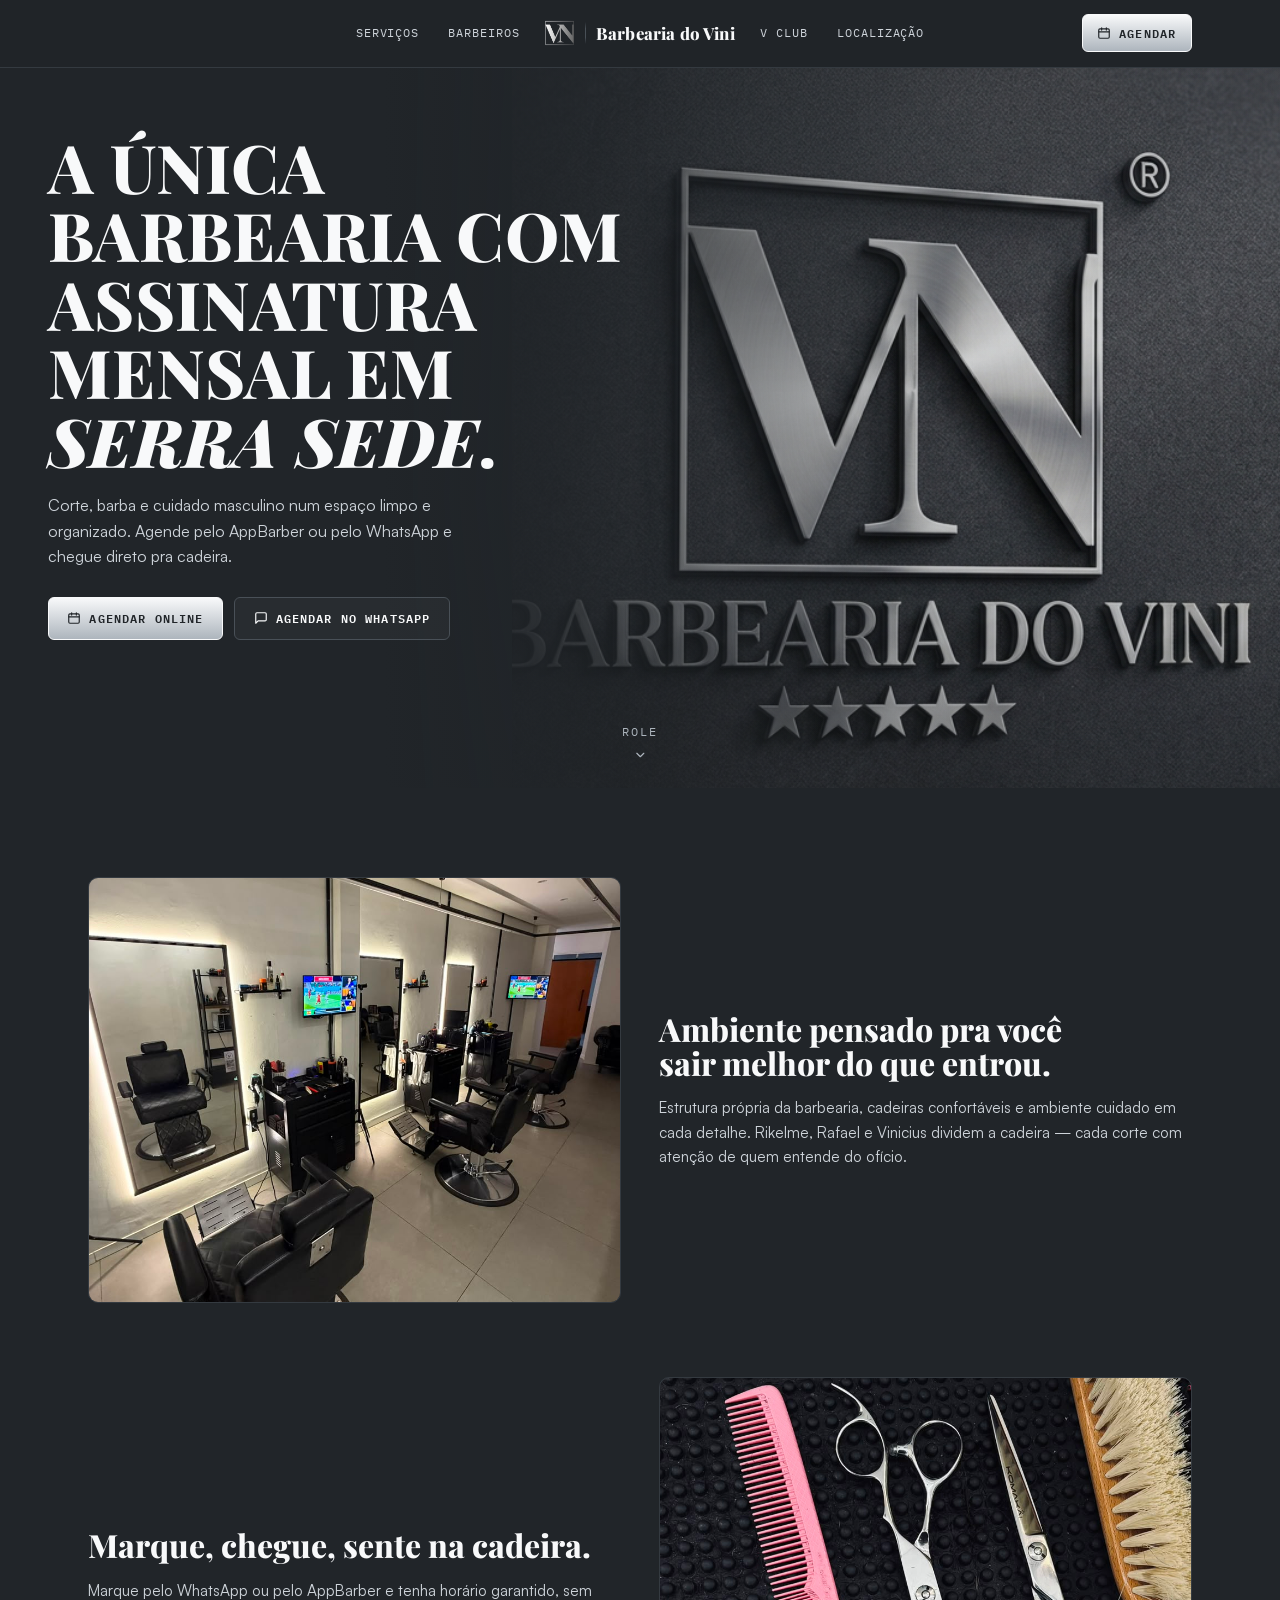
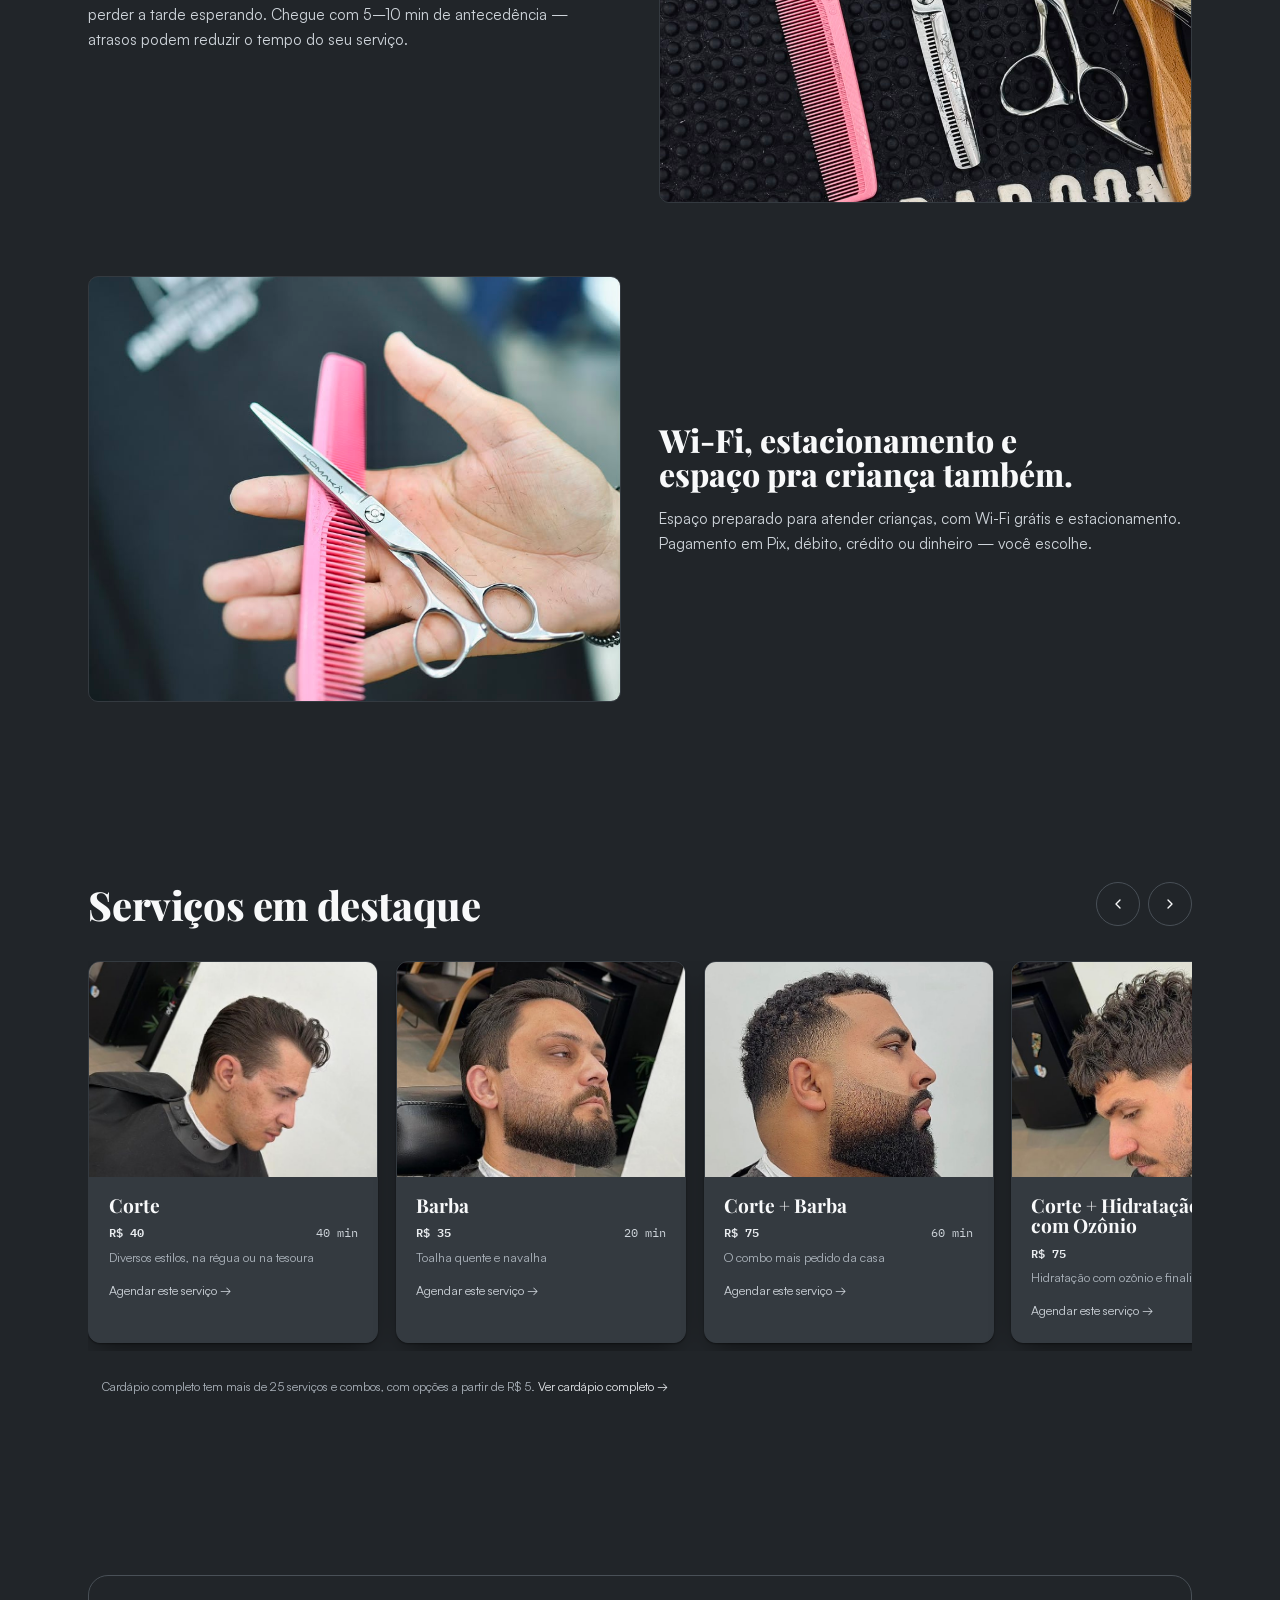
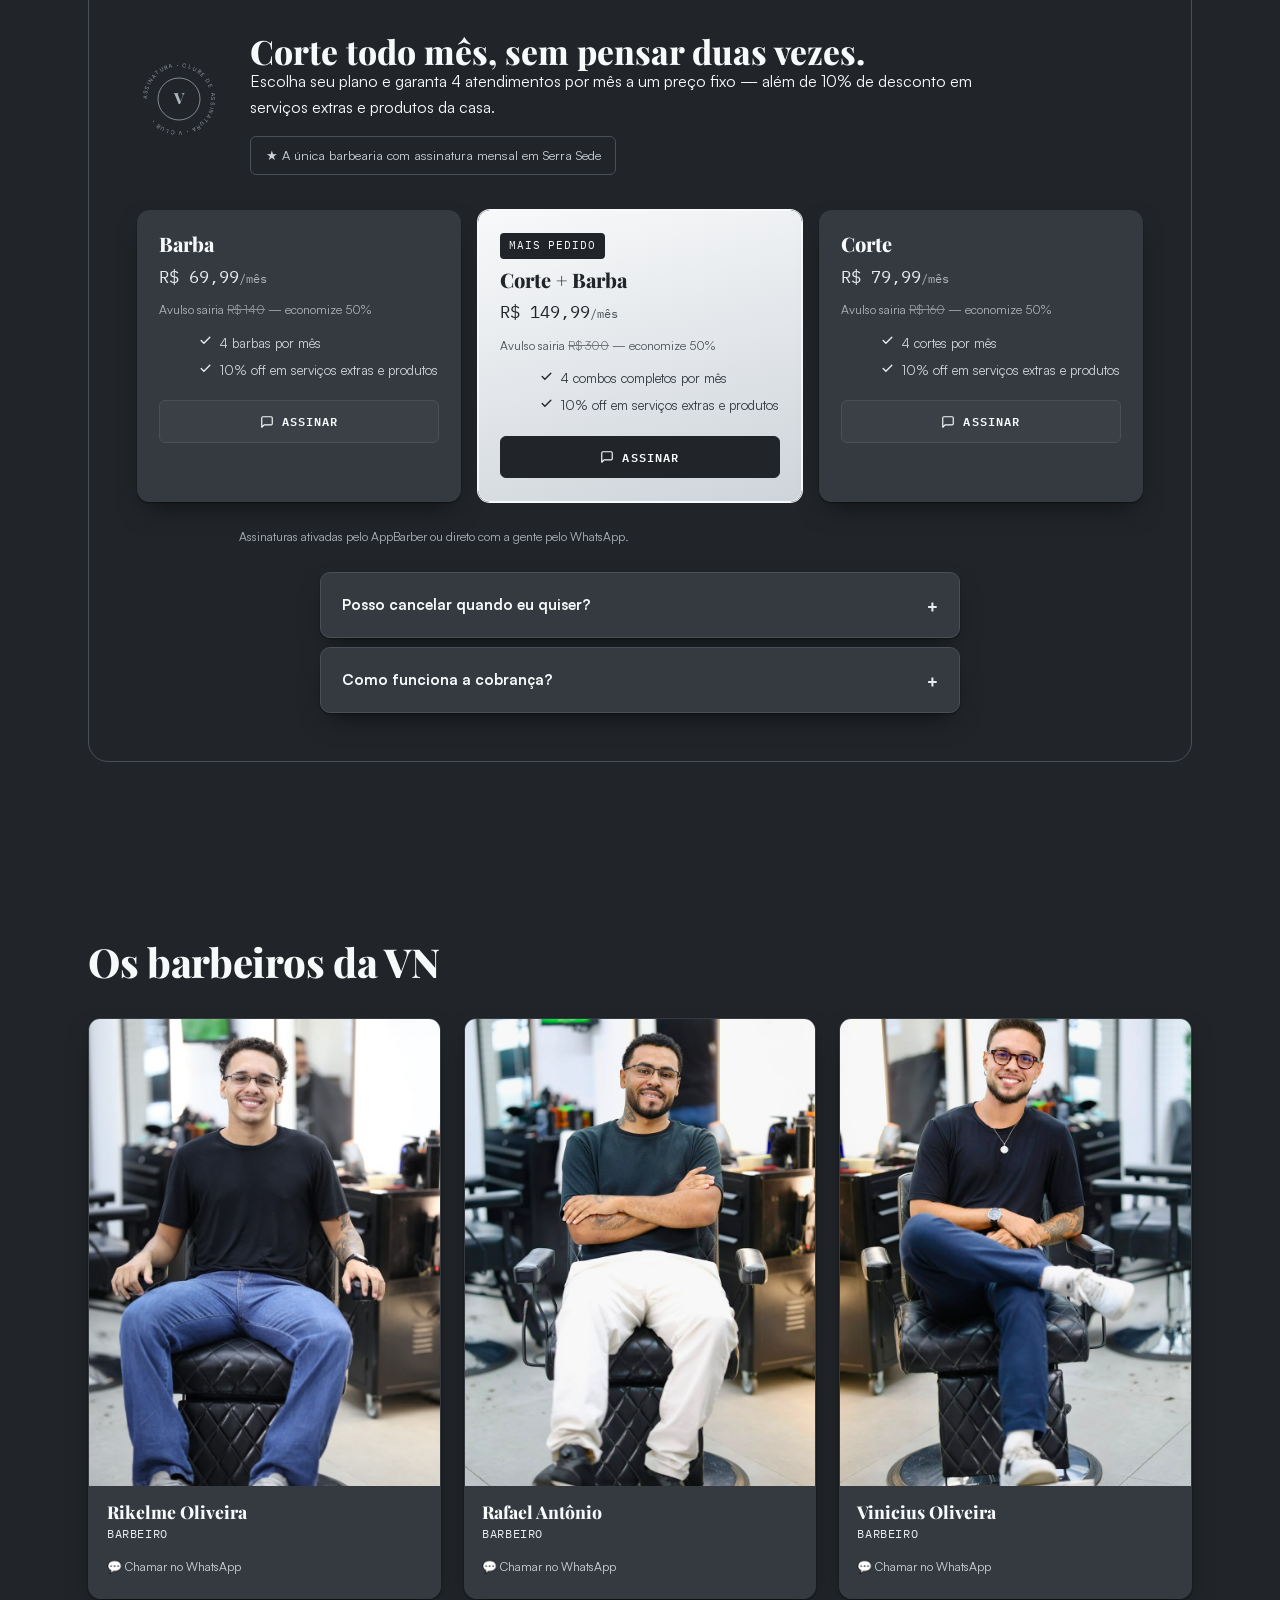
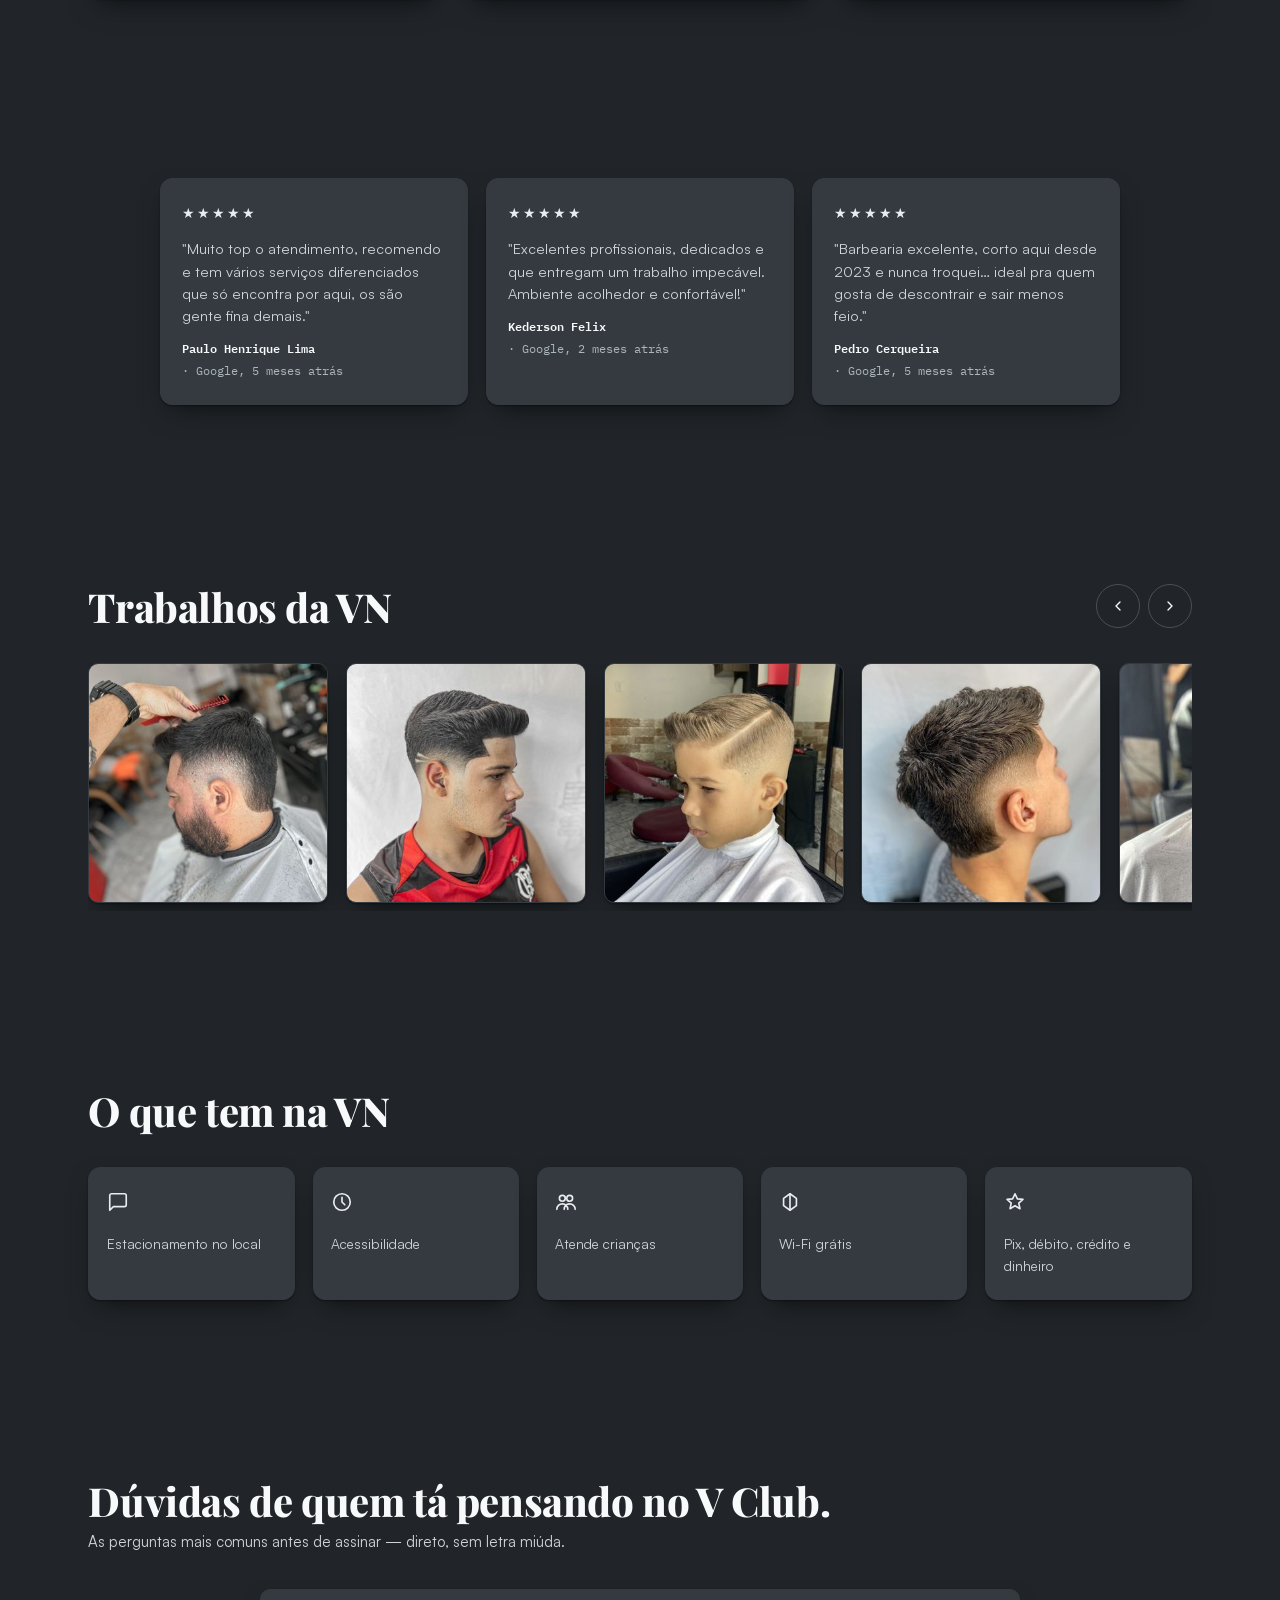
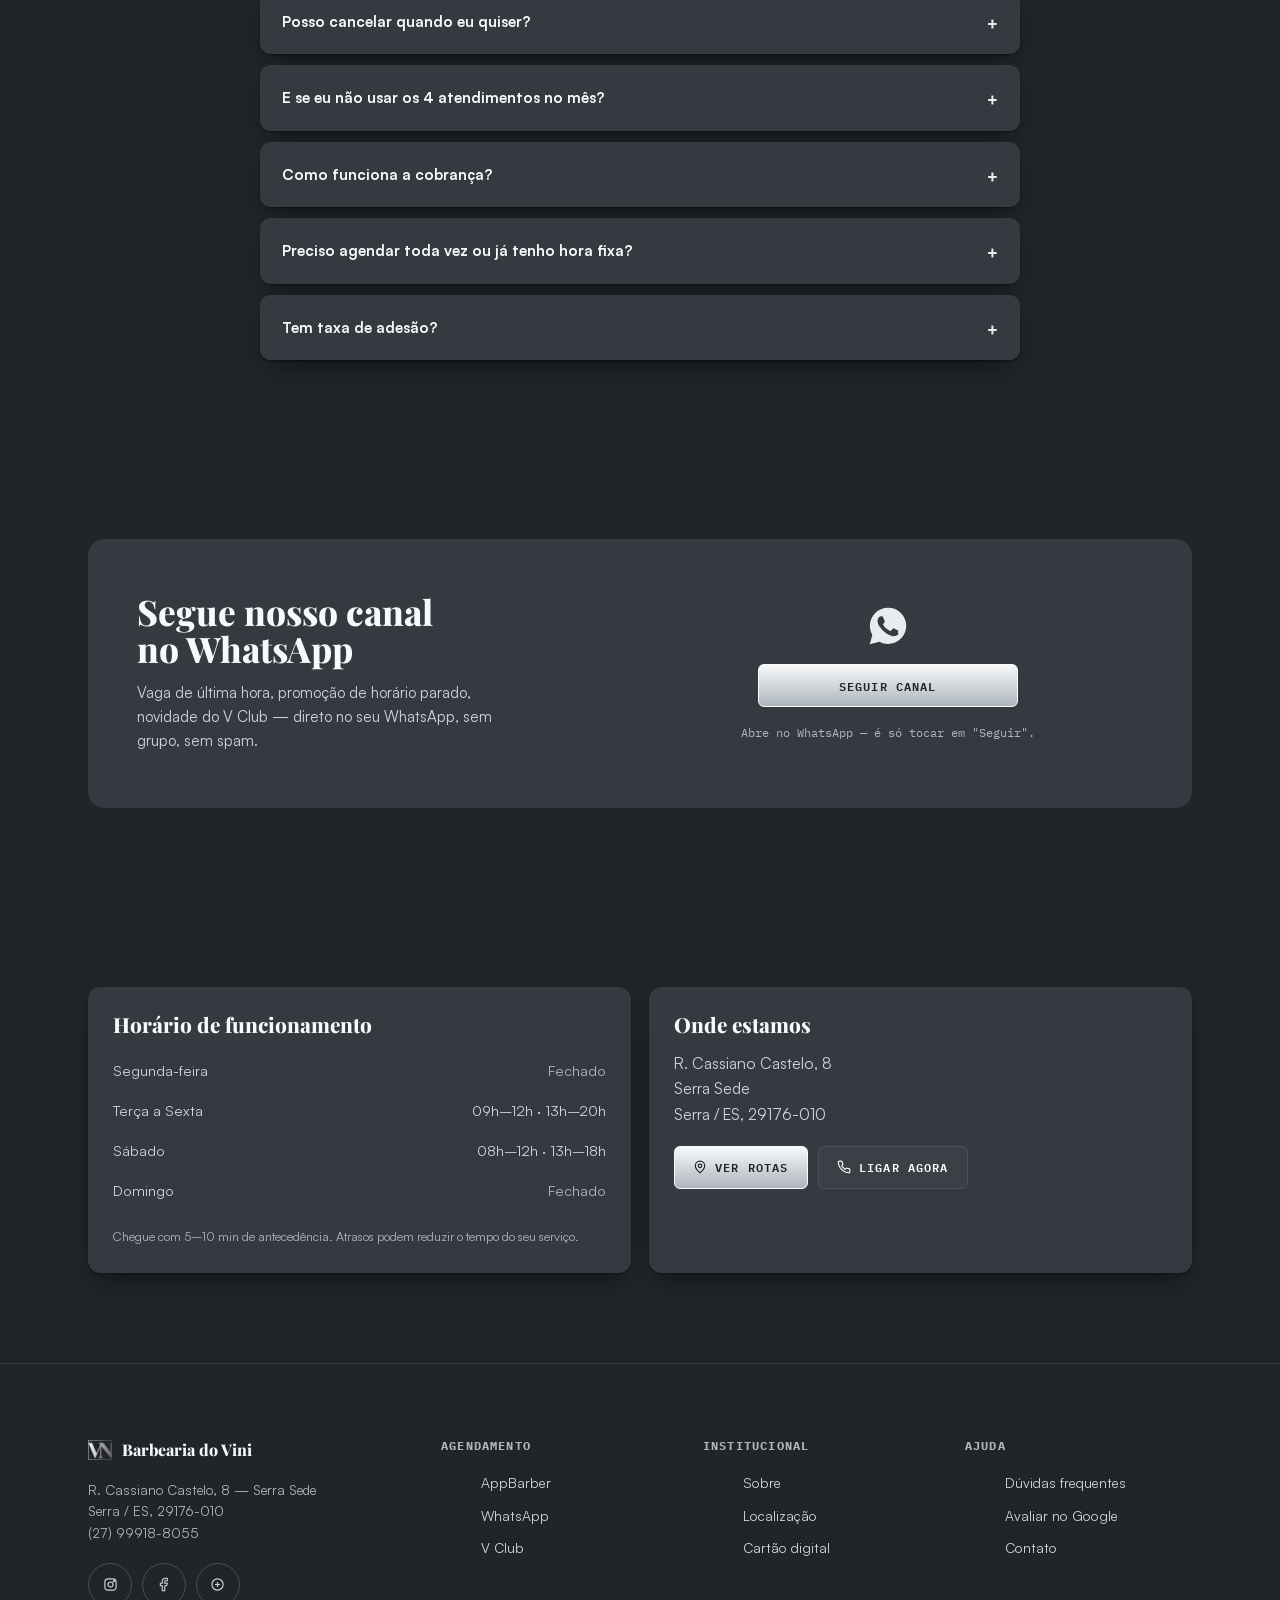
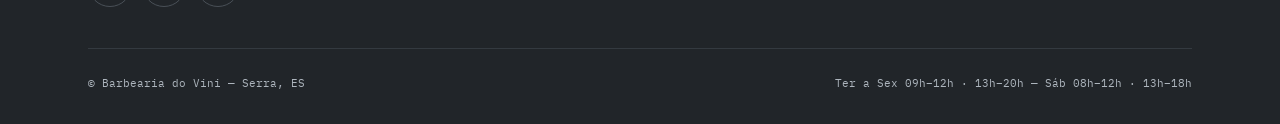
==== commit ec9a79e5: "Remove legendas dos cards de Trabalhos da VN; hero mais compacto no mobile" ====
--- a/index.html
+++ b/index.html
@@ -216,6 +216,10 @@
      was down to .3 opacity under an .8 flat wash before, which buried it
      almost completely) while the headline at the top still reads clearly */
   .hero-photo{width:100%;opacity:.55}
+  /* 92vh/720px was sized for when the hero also held the kicker badge and
+     the review pill — both are gone now, so the same height left a tall
+     empty gap under the CTAs before the next section started */
+  .hero{min-height:min(70vh,600px)}
   .hero::before{
     background:linear-gradient(180deg,
       rgba(33,37,41,.94) 0%,
@@ -288,7 +292,6 @@
 
 .gal-card{width:min(70vw,240px);border-radius:10px;overflow:hidden;border:1px solid var(--line);background:var(--raised)}
 .gal-img{width:100%;aspect-ratio:1/1;object-fit:cover;display:block}
-.gal-cap{padding:.7rem .8rem;font-size:.8rem;color:var(--ink-soft)}
 
 .info-grid{display:grid;gap:1.1rem;grid-template-columns:1fr}
 @media (min-width:700px){.info-grid{grid-template-columns:1fr 1fr}}
@@ -747,23 +750,18 @@
       <div class="carousel rv" id="ba">
         <div class="gal-card">
           <img class="gal-img" src="assets/img/corte-01.jpg" alt="Corte social com risco lateral" loading="lazy">
-          <p class="gal-cap">Social crop + risco</p>
         </div>
         <div class="gal-card">
           <img class="gal-img" src="assets/img/corte-02.jpg" alt="Finalização de corte com pente" loading="lazy">
-          <p class="gal-cap">Textura na régua</p>
         </div>
         <div class="gal-card">
           <img class="gal-img" src="assets/img/corte-03.jpg" alt="Degradê com barba alinhada" loading="lazy">
-          <p class="gal-cap">Degradê + barba alinhada</p>
         </div>
         <div class="gal-card">
           <img class="gal-img" src="assets/img/corte-04.jpg" alt="Corte infantil com risco" loading="lazy">
-          <p class="gal-cap">Corte infantil</p>
         </div>
         <div class="gal-card">
           <img class="gal-img" src="assets/img/corte-05.jpg" alt="Corte com volume e movimento" loading="lazy">
-          <p class="gal-cap">Volume + movimento</p>
         </div>
       </div>
     </div>
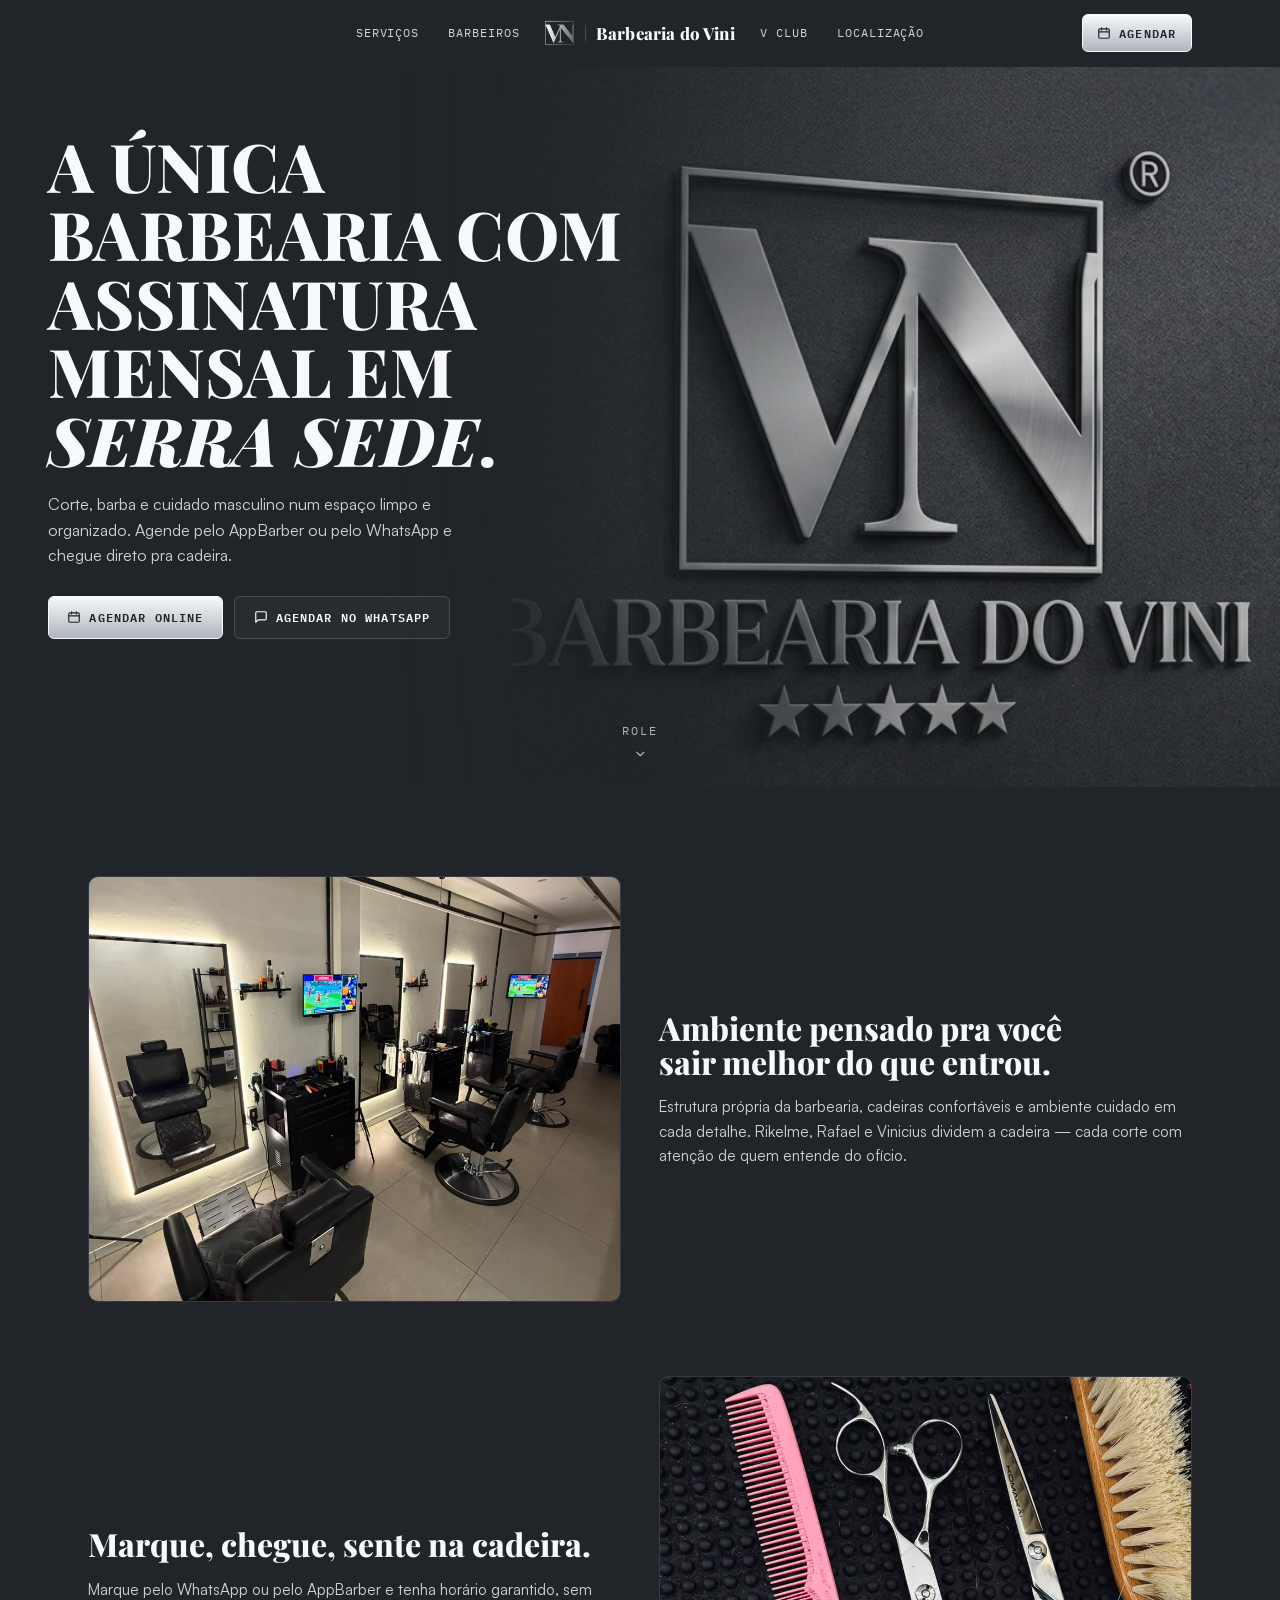
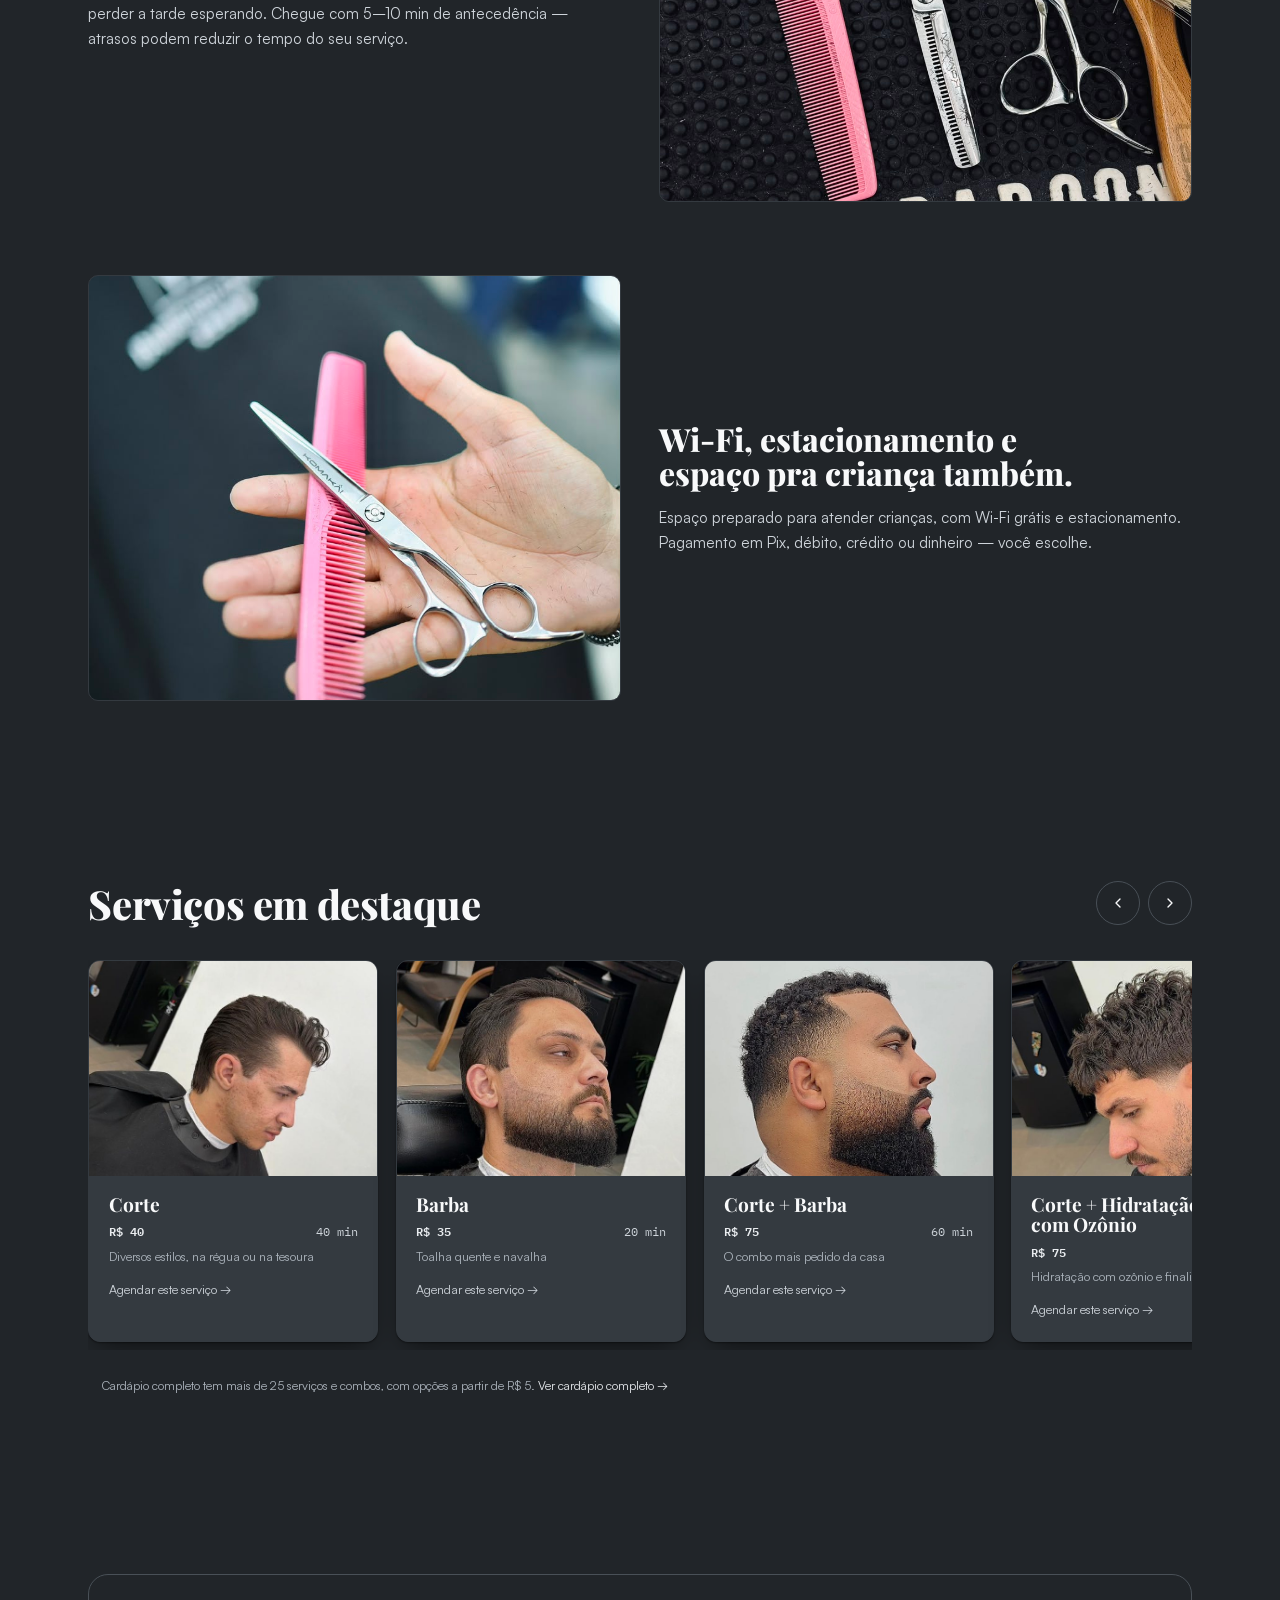
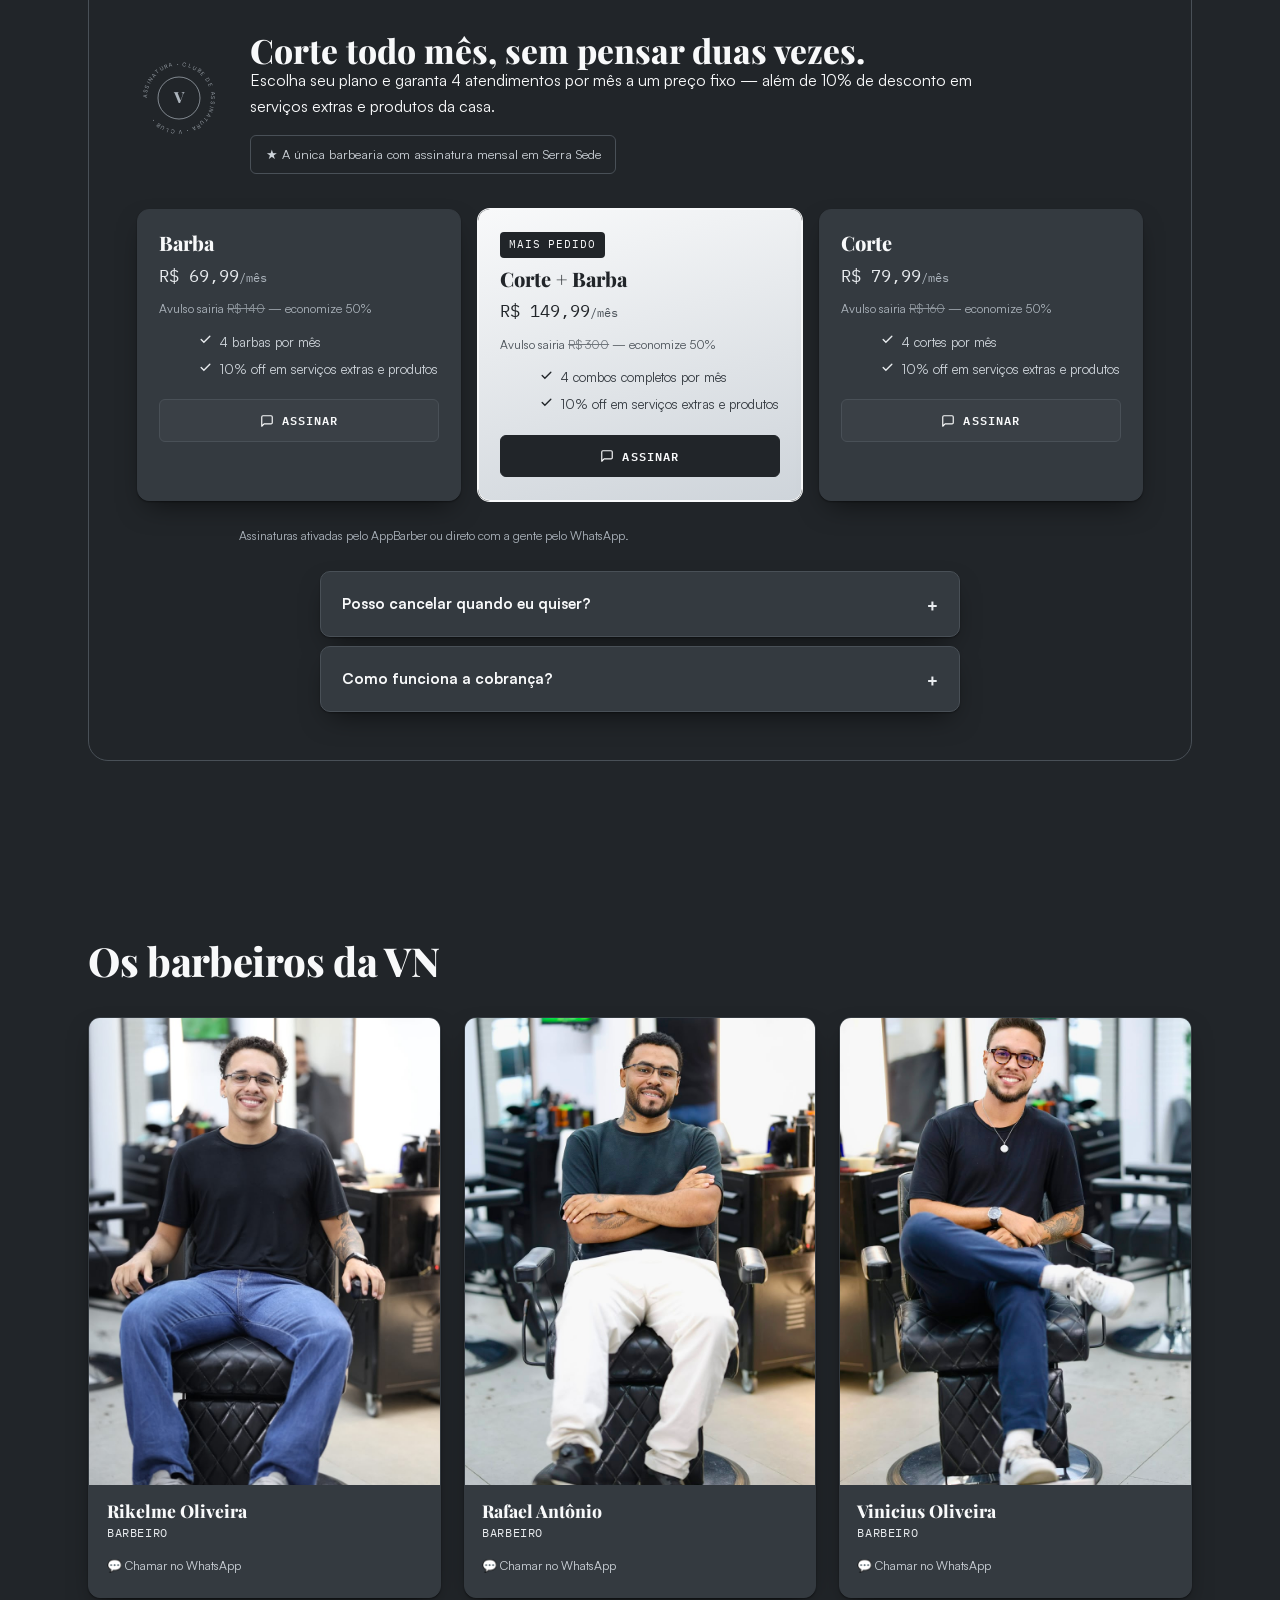
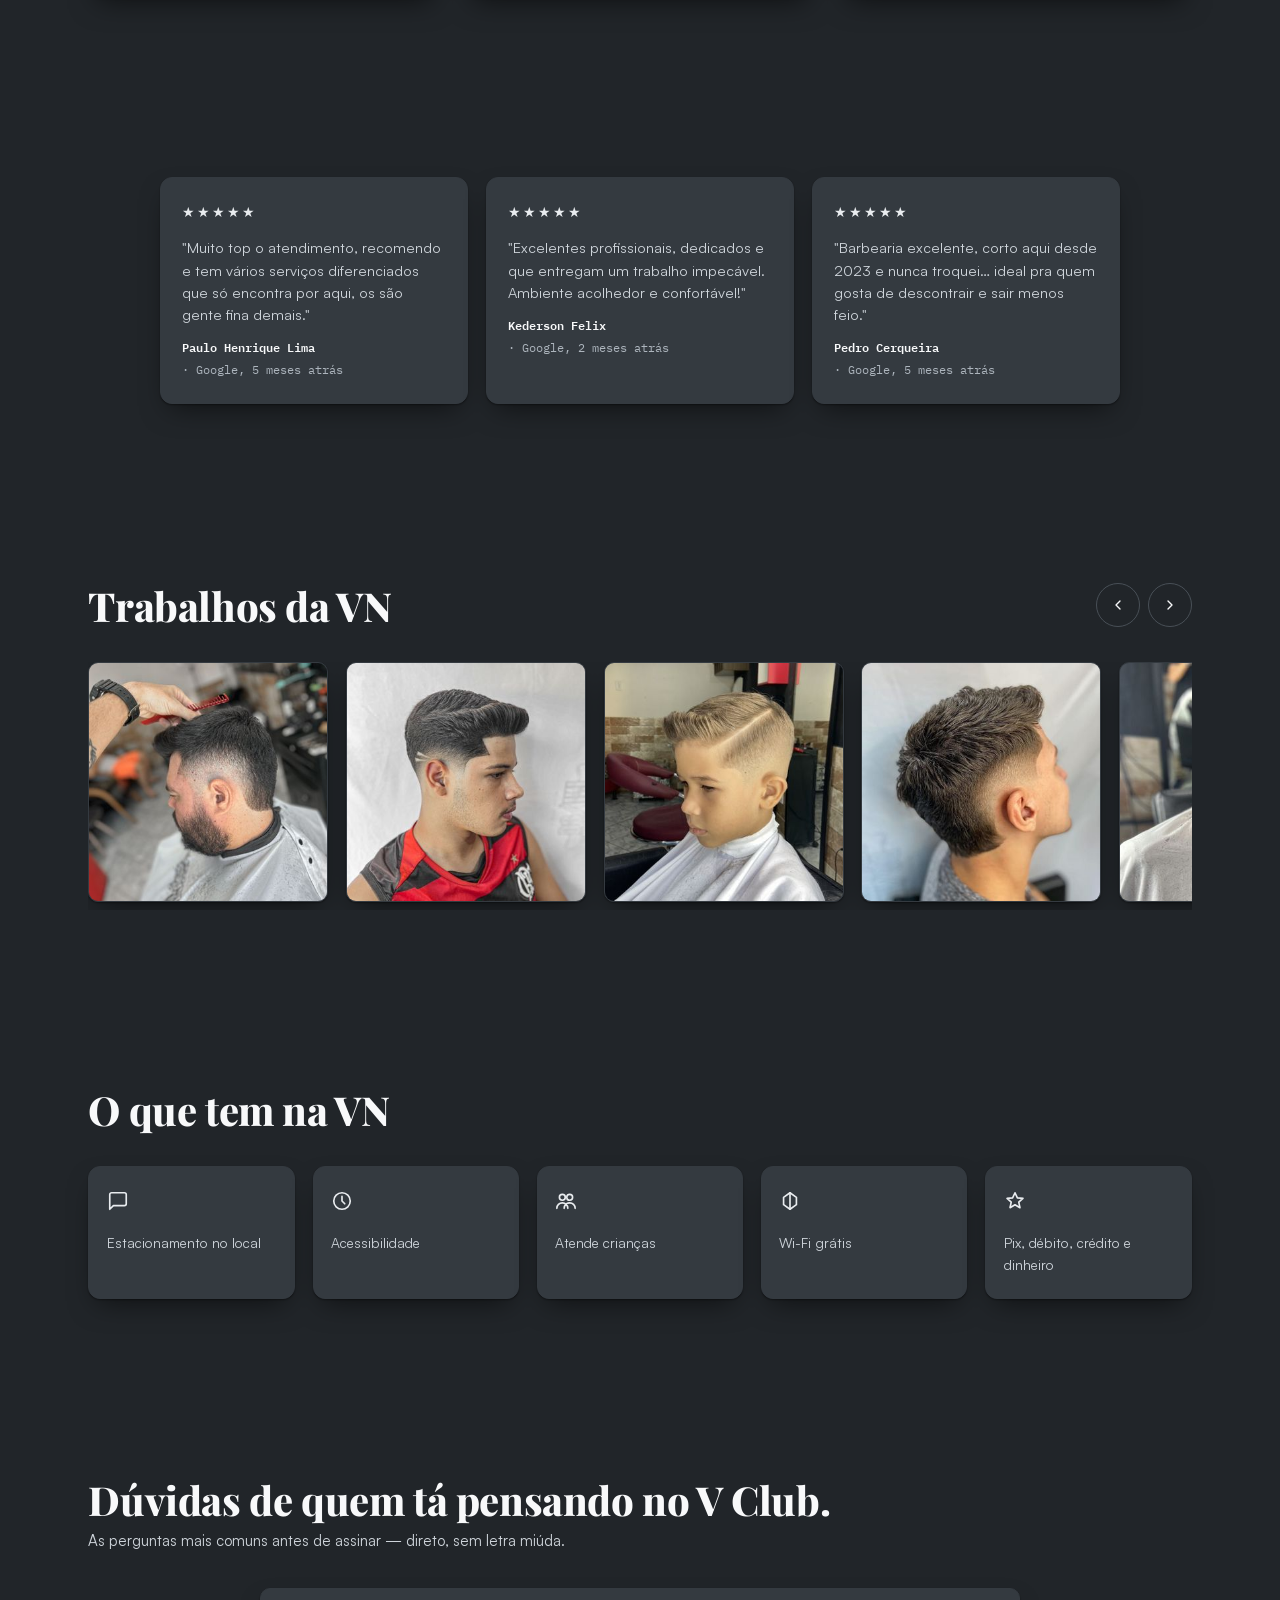
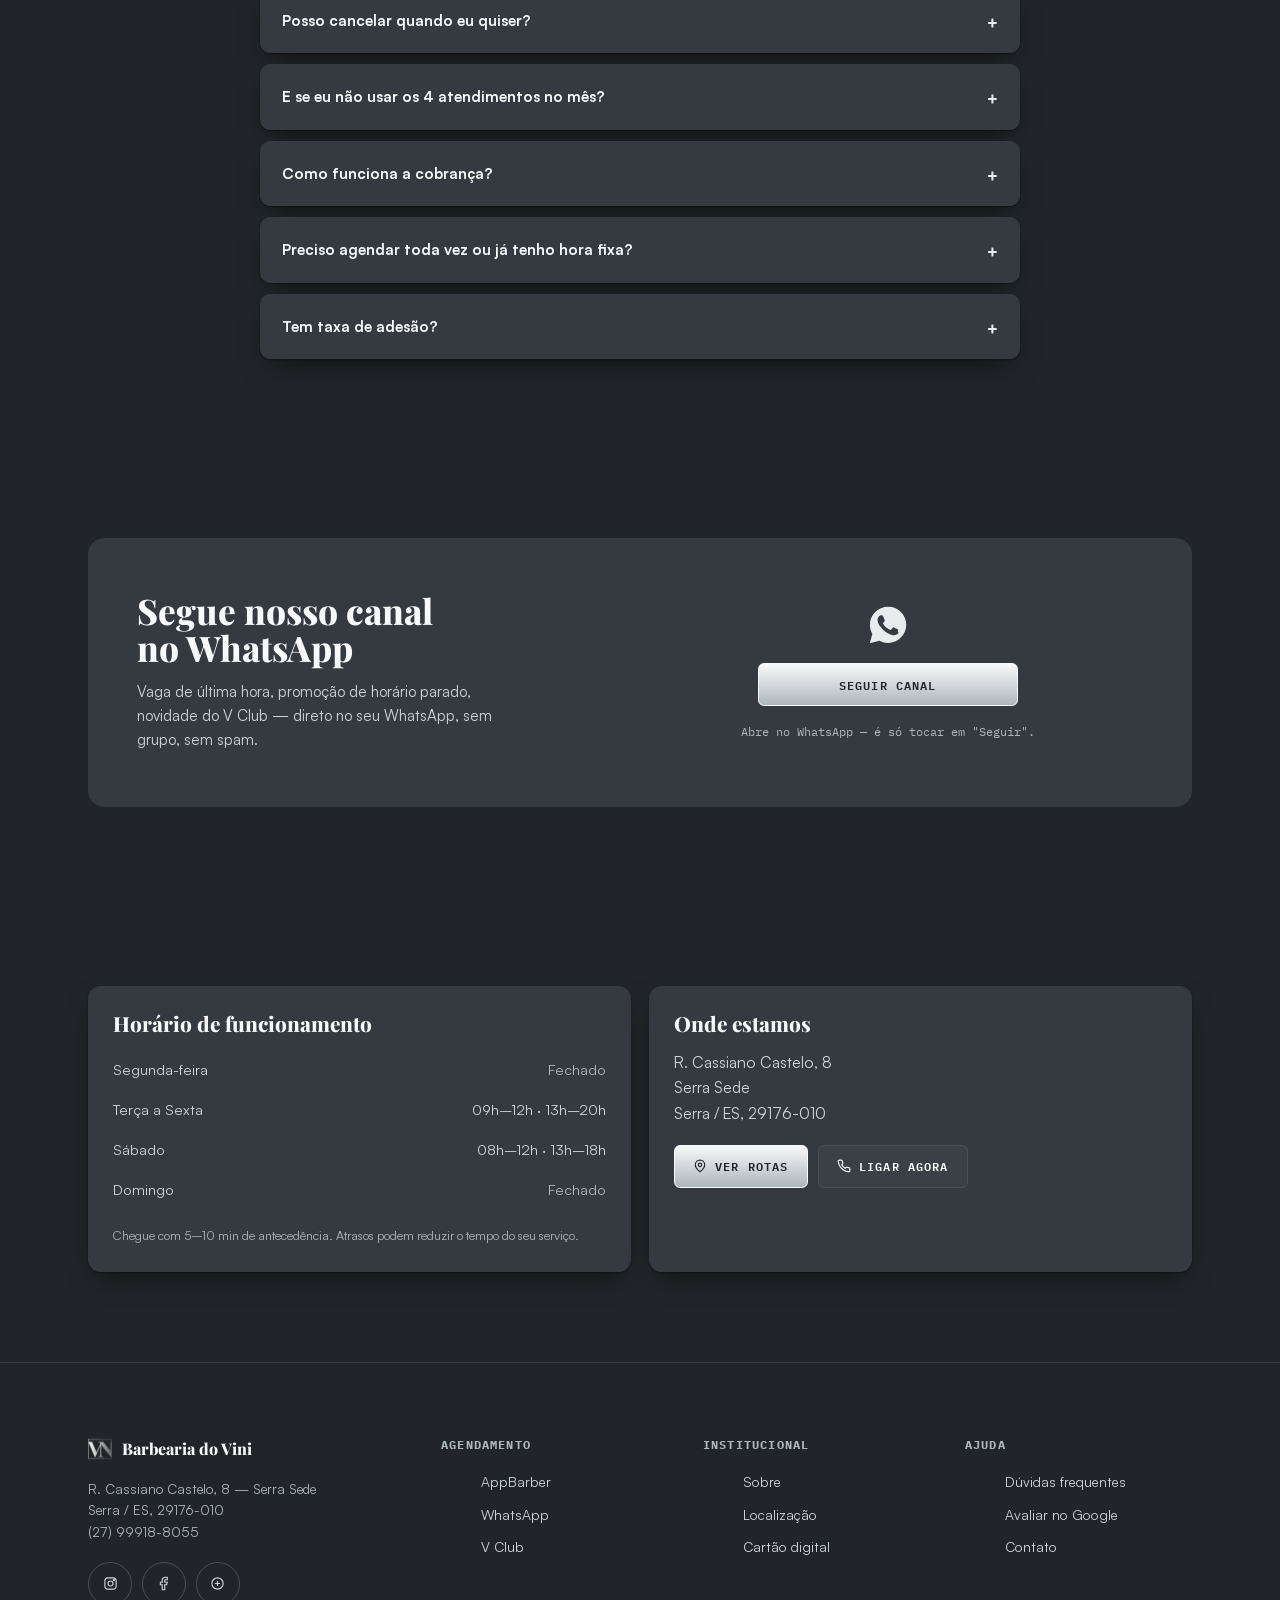
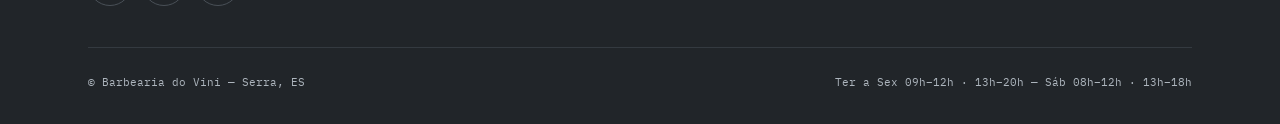
==== commit 9fbde408: "SEO/performance: dados estruturados (JSON-LD HairSalon), Open Graph + Twitter Card, canonical, apple" ====
--- a/index.html
+++ b/index.html
@@ -16,7 +16,48 @@
 <title>Barbearia do Vini — Corte, Barba e V Club em Serra, ES</title>
 <meta name="description" content="Barbearia do Vini, em Serra Sede (Serra/ES). Corte, barba e cuidado masculino com agendamento pelo WhatsApp ou AppBarber. Conheça o V Club, nossa assinatura mensal.">
 <meta name="theme-color" content="#212529">
+<link rel="canonical" href="https://barbeariadovini.com.br/">
 <link rel="icon" type="image/svg+xml" href="data:image/svg+xml,%3Csvg%20xmlns%3D%22http%3A//www.w3.org/2000/svg%22%20viewBox%3D%220%200%2064%2064%22%3E%0A%20%20%3Crect%20width%3D%2264%22%20height%3D%2264%22%20fill%3D%22%230b0c0e%22/%3E%0A%20%20%3Crect%20x%3D%2212%22%20y%3D%2212%22%20width%3D%2240%22%20height%3D%2240%22%20fill%3D%22none%22%20stroke%3D%22%23aeb2b9%22%20stroke-width%3D%222%22/%3E%0A%20%20%3Ctext%20x%3D%2232%22%20y%3D%2239%22%20font-family%3D%22Georgia%2C%20%27Times%20New%20Roman%27%2C%20serif%22%20font-size%3D%2220%22%20fill%3D%22%23eceef0%22%20text-anchor%3D%22middle%22%20font-weight%3D%22700%22%3EVN%3C/text%3E%0A%3C/svg%3E%0A">
+<link rel="apple-touch-icon" href="assets/img/logo-dark.png">
+<link rel="preload" as="image" href="assets/img/hero-wall.jpg">
+
+<meta property="og:type" content="business.business">
+<meta property="og:title" content="Barbearia do Vini — Corte, Barba e V Club em Serra, ES">
+<meta property="og:description" content="Barbearia do Vini, em Serra Sede (Serra/ES). Corte, barba e cuidado masculino com agendamento pelo WhatsApp ou AppBarber. Conheça o V Club, nossa assinatura mensal.">
+<meta property="og:url" content="https://barbeariadovini.com.br/">
+<meta property="og:image" content="https://barbeariadovini.com.br/assets/img/logo-dark.png">
+<meta property="og:locale" content="pt_BR">
+<meta name="twitter:card" content="summary_large_image">
+
+<script type="application/ld+json">
+{
+  "@context": "https://schema.org",
+  "@type": "HairSalon",
+  "name": "Barbearia do Vini",
+  "image": "https://barbeariadovini.com.br/assets/img/logo-dark.png",
+  "url": "https://barbeariadovini.com.br/",
+  "telephone": "+5527999188055",
+  "priceRange": "R$5–R$140",
+  "address": {
+    "@type": "PostalAddress",
+    "streetAddress": "R. Cassiano Castelo, 8",
+    "addressLocality": "Serra",
+    "addressRegion": "ES",
+    "postalCode": "29176-010",
+    "addressCountry": "BR"
+  },
+  "openingHoursSpecification": [
+    {"@type":"OpeningHoursSpecification","dayOfWeek":["Tuesday","Wednesday","Thursday","Friday"],"opens":"09:00","closes":"12:00"},
+    {"@type":"OpeningHoursSpecification","dayOfWeek":["Tuesday","Wednesday","Thursday","Friday"],"opens":"13:00","closes":"20:00"},
+    {"@type":"OpeningHoursSpecification","dayOfWeek":"Saturday","opens":"08:00","closes":"12:00"},
+    {"@type":"OpeningHoursSpecification","dayOfWeek":"Saturday","opens":"13:00","closes":"18:00"}
+  ],
+  "sameAs": [
+    "https://www.instagram.com/vn.barbearia/",
+    "https://www.facebook.com/barbeariadovini07/"
+  ]
+}
+</script>
 </head>
 <body>
 <link rel="preconnect" href="https://fonts.googleapis.com">
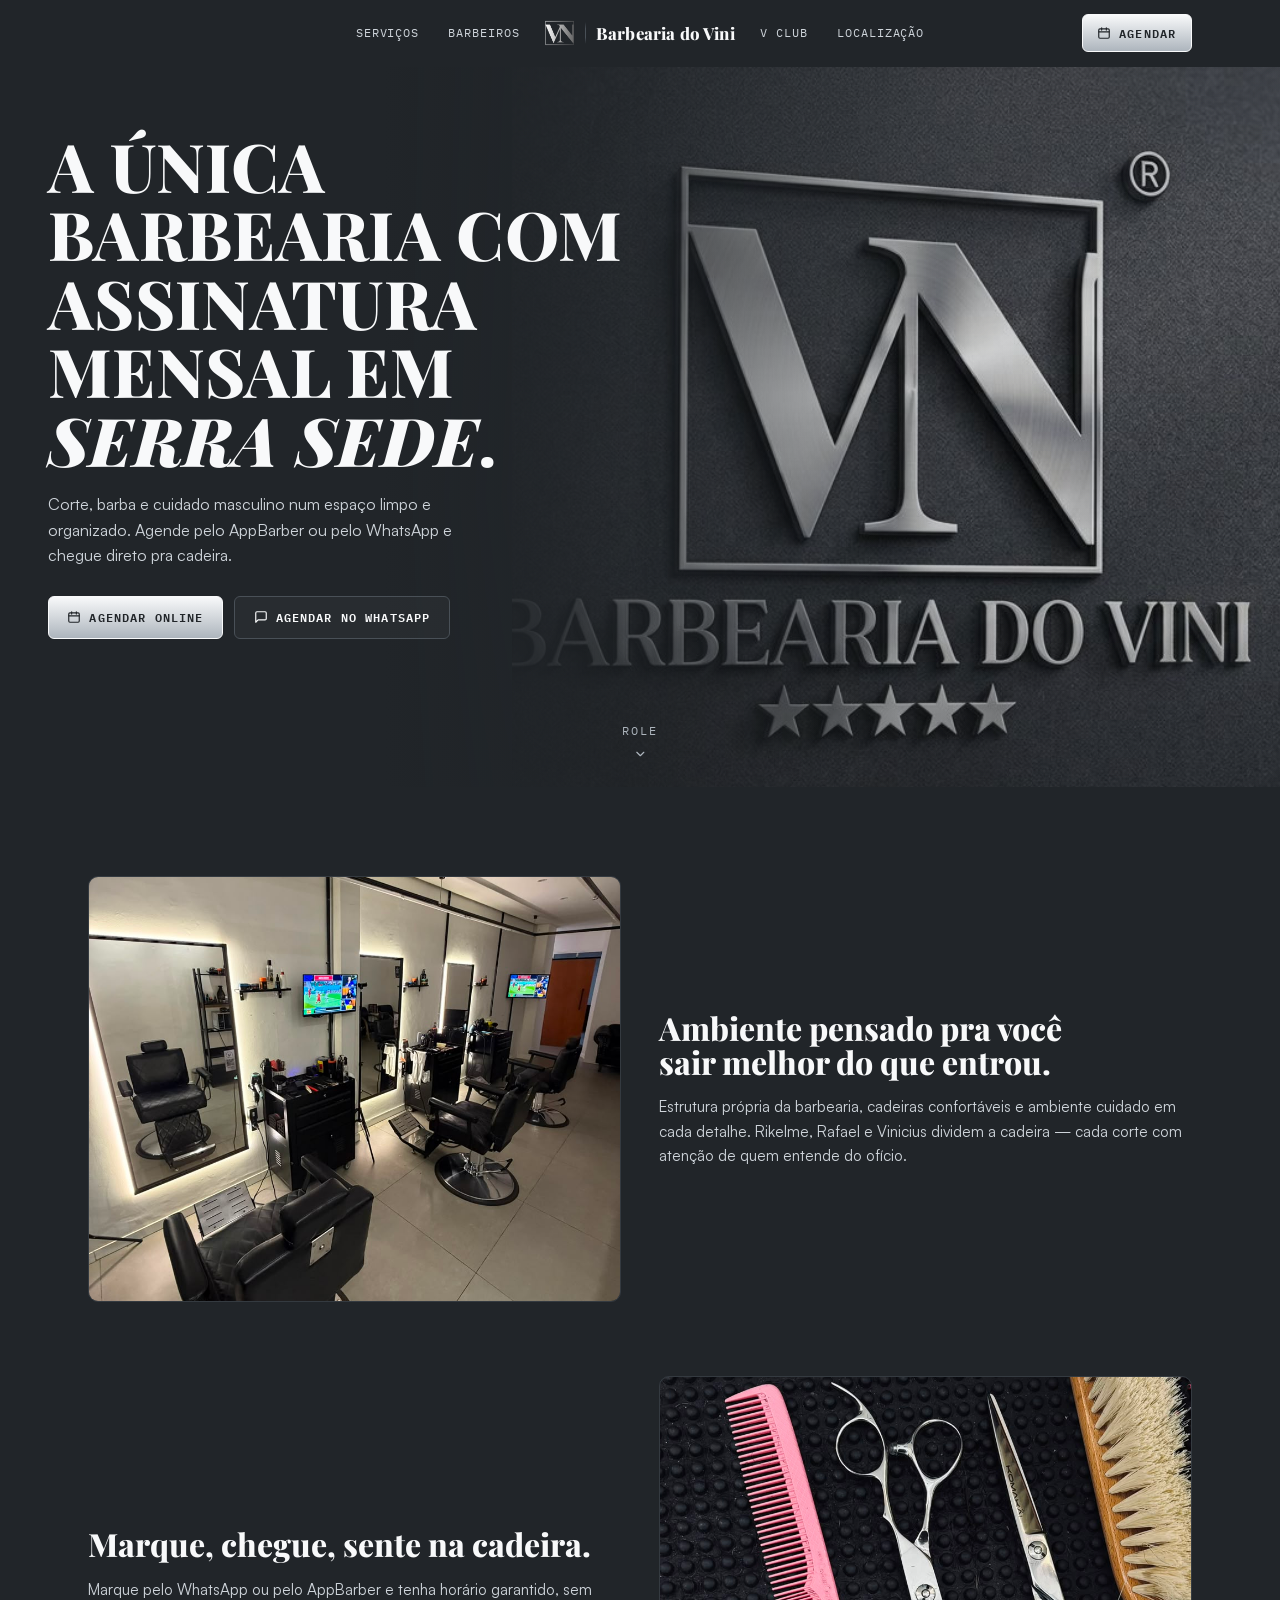
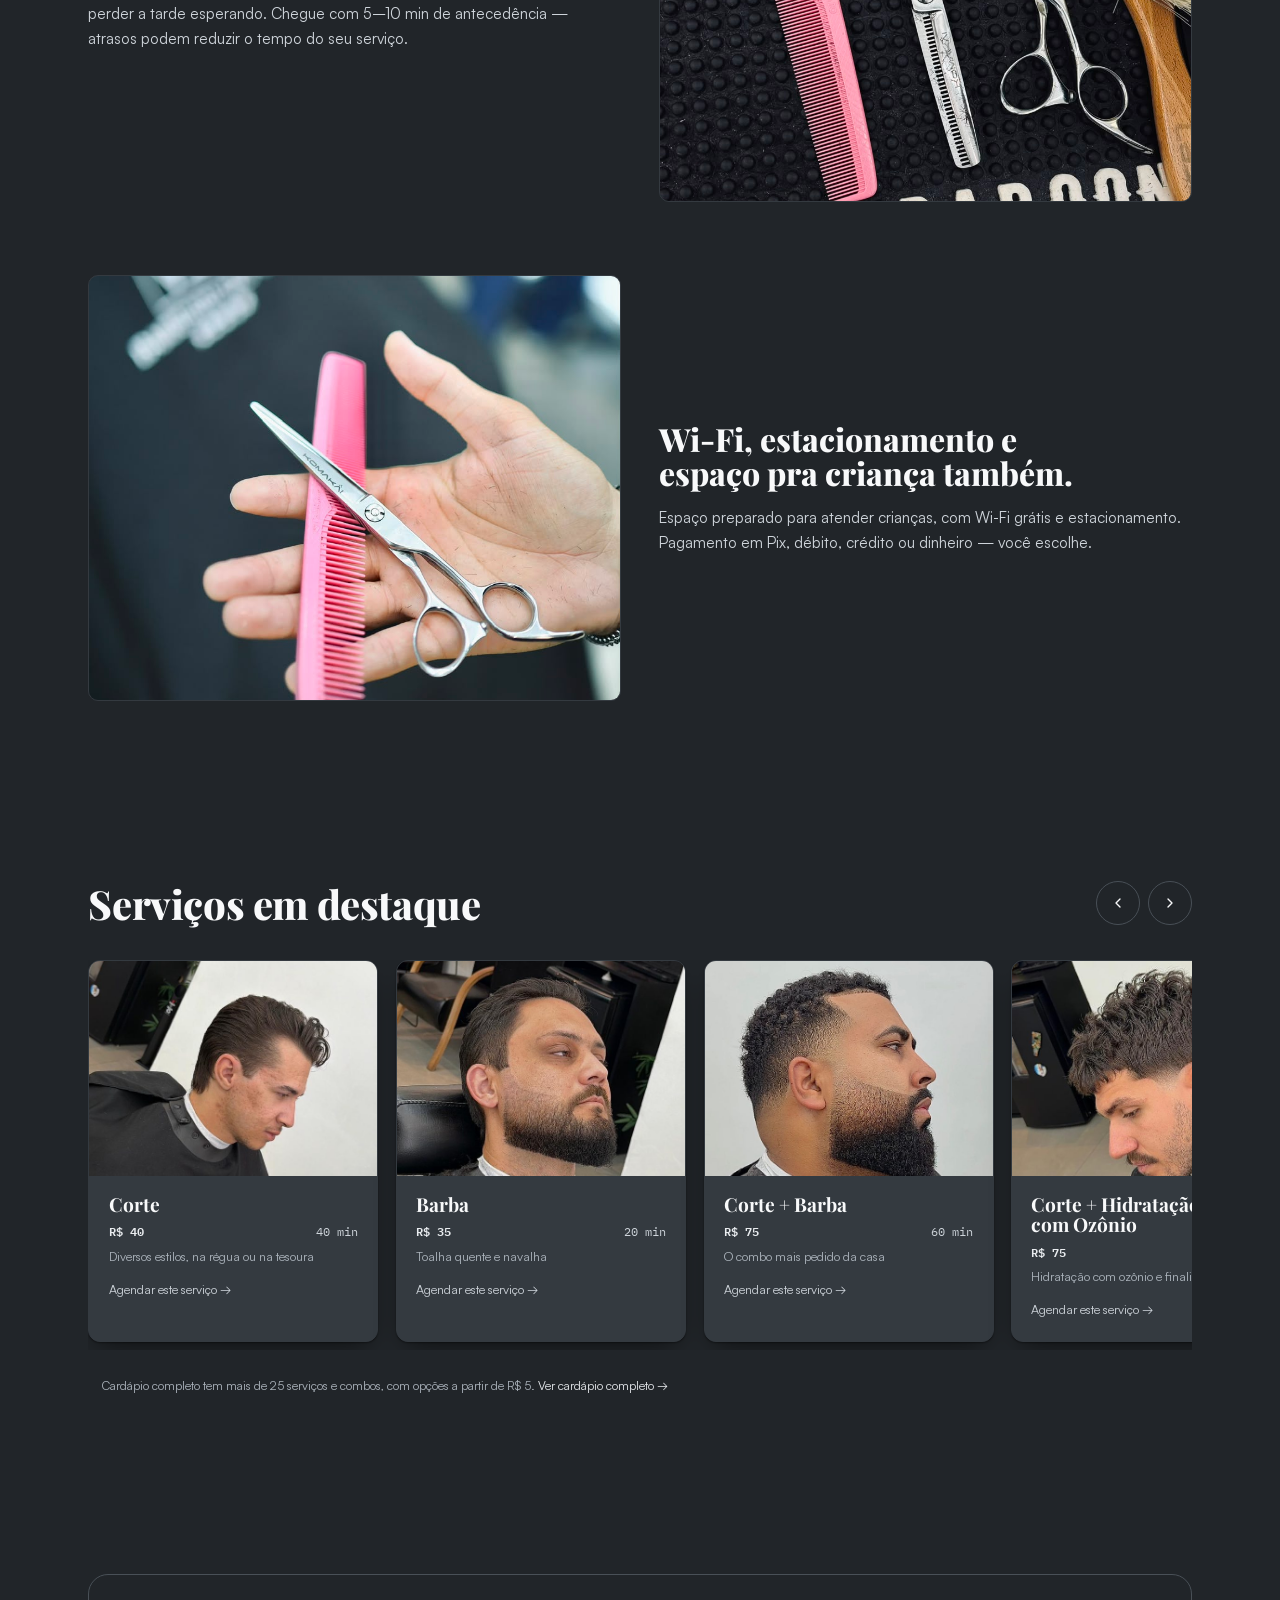
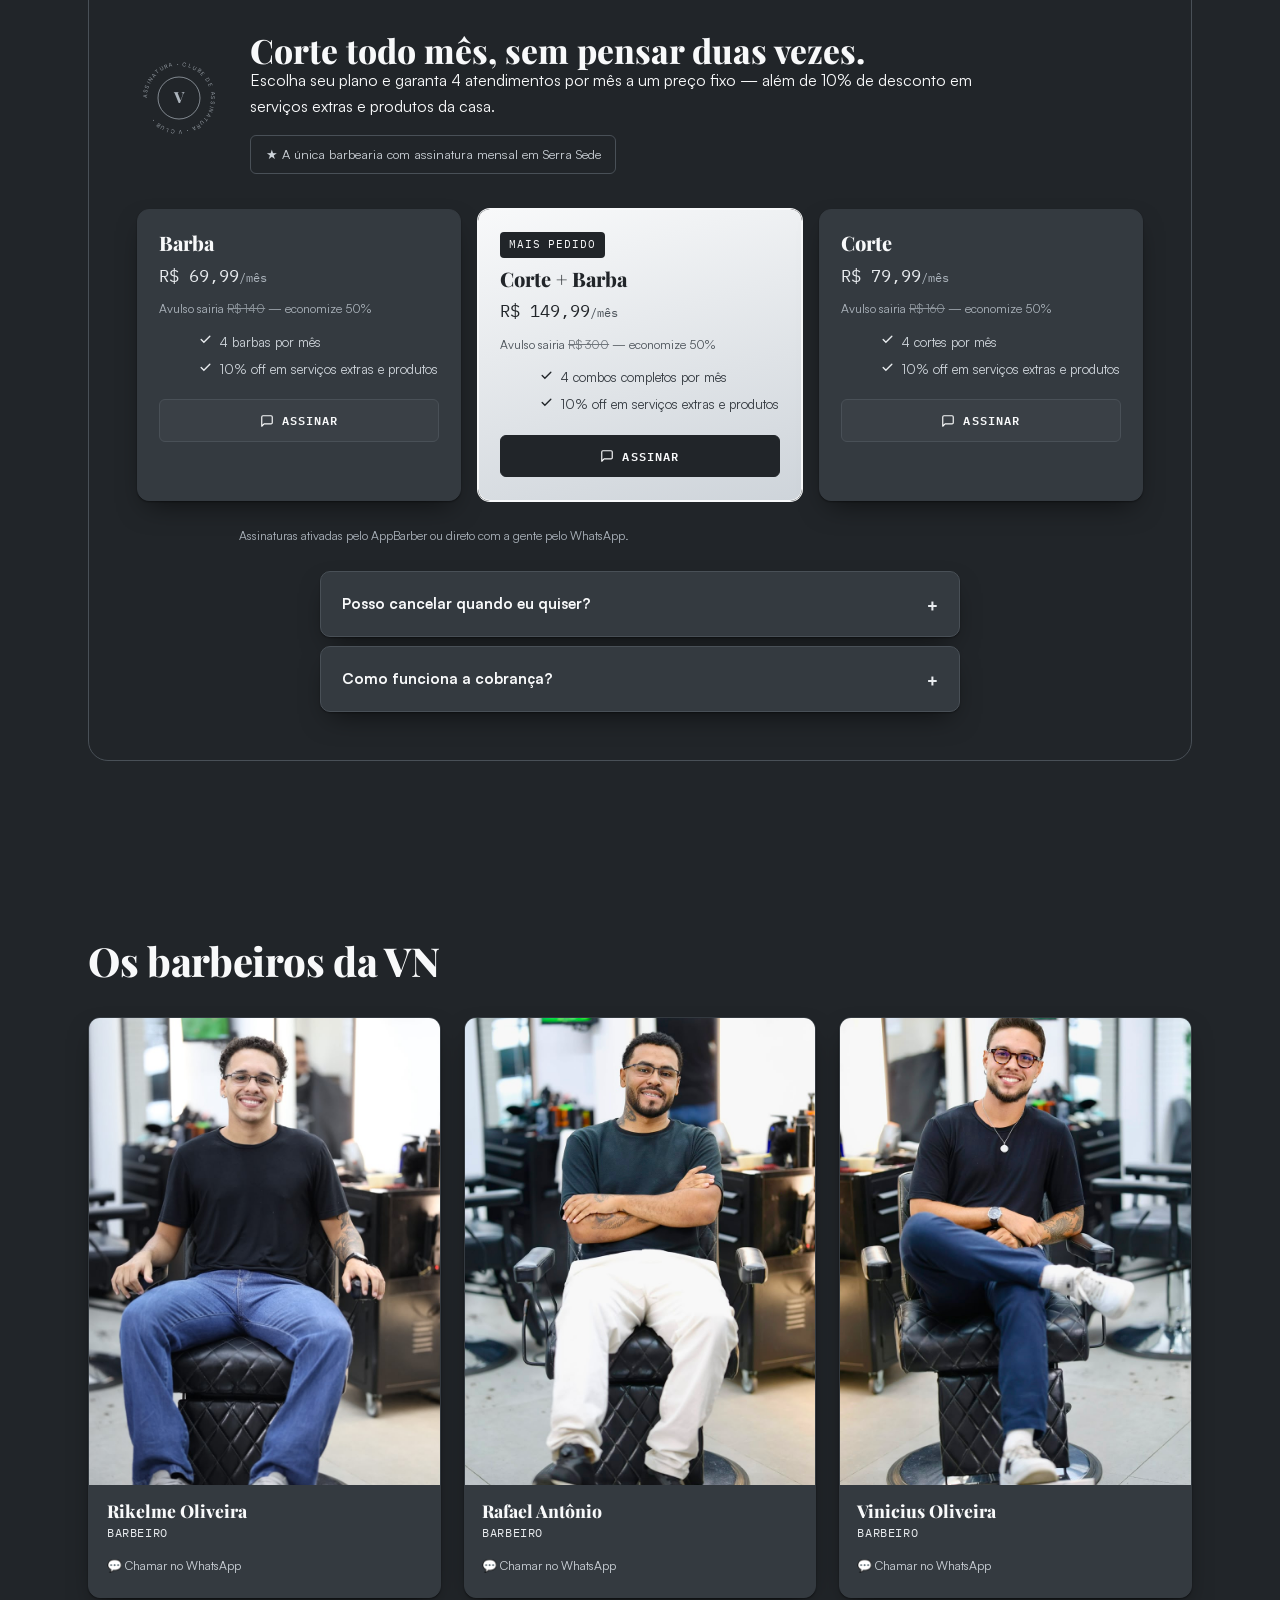
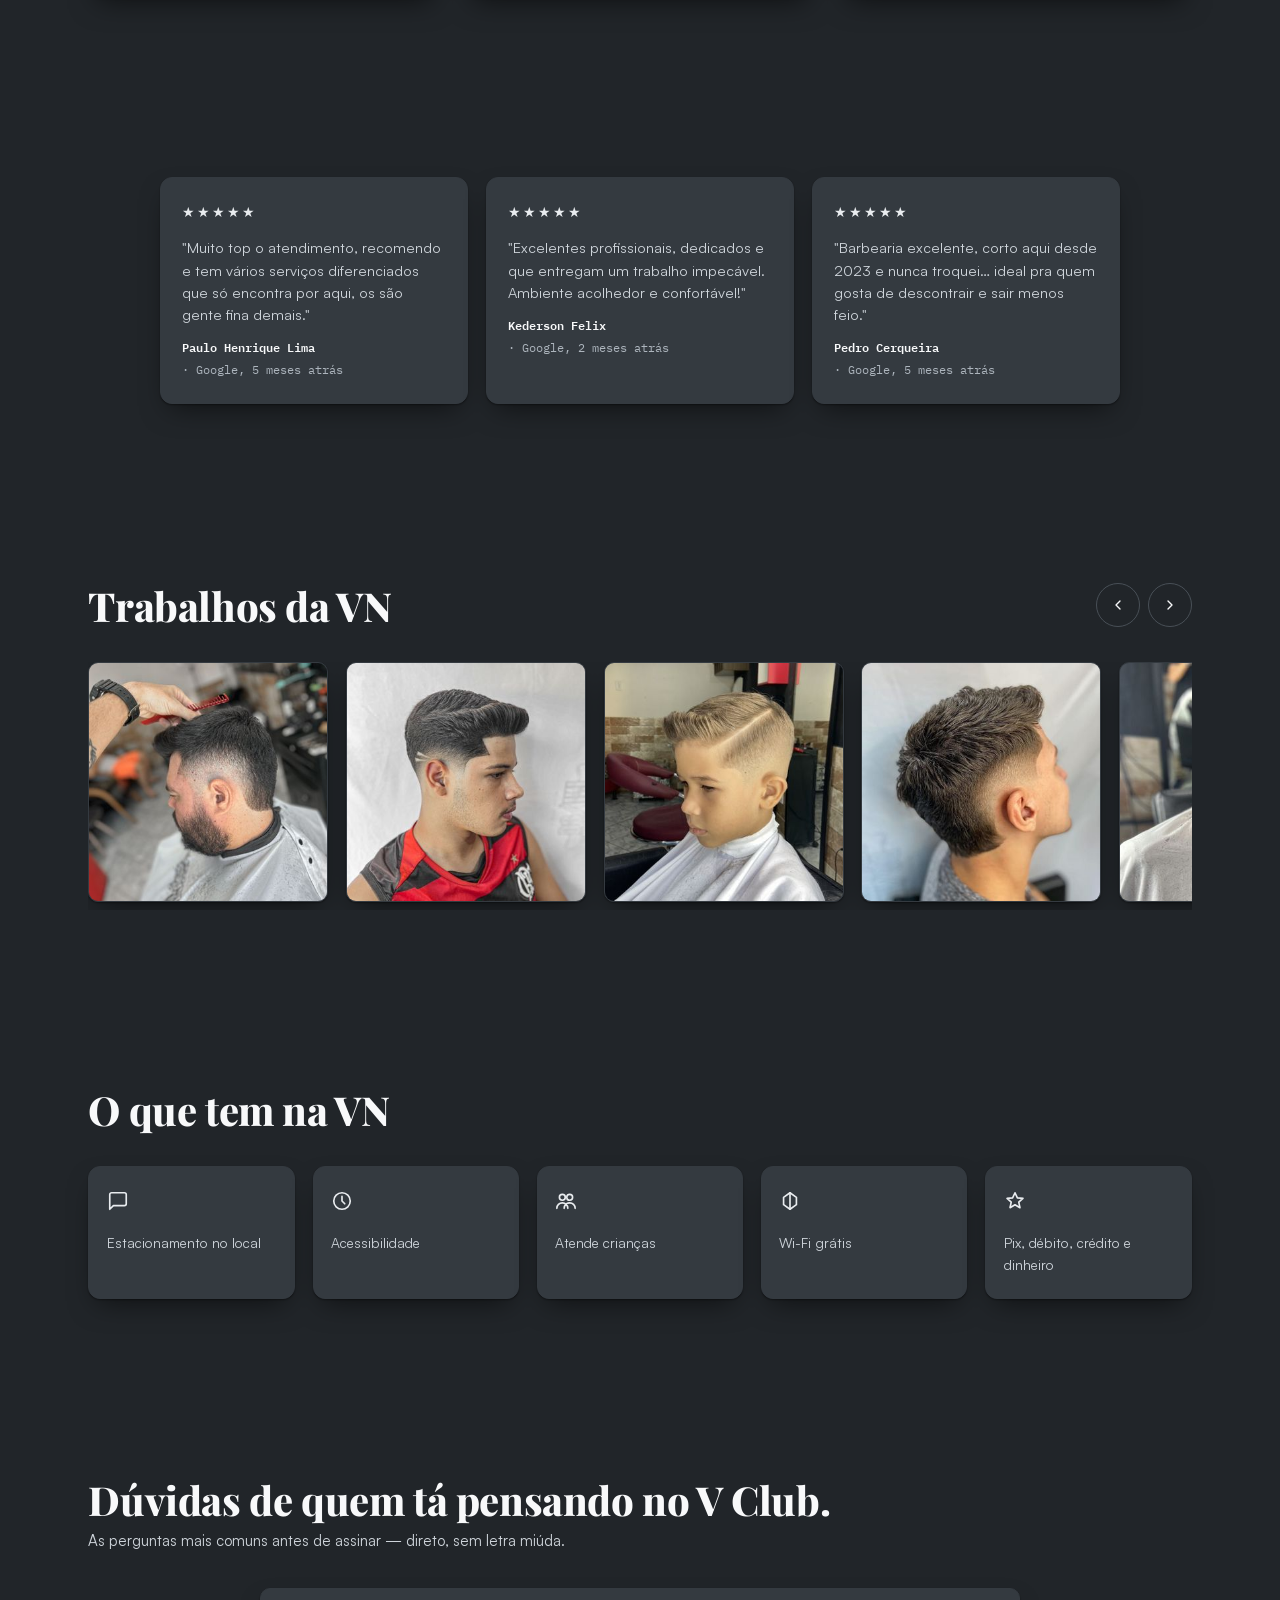
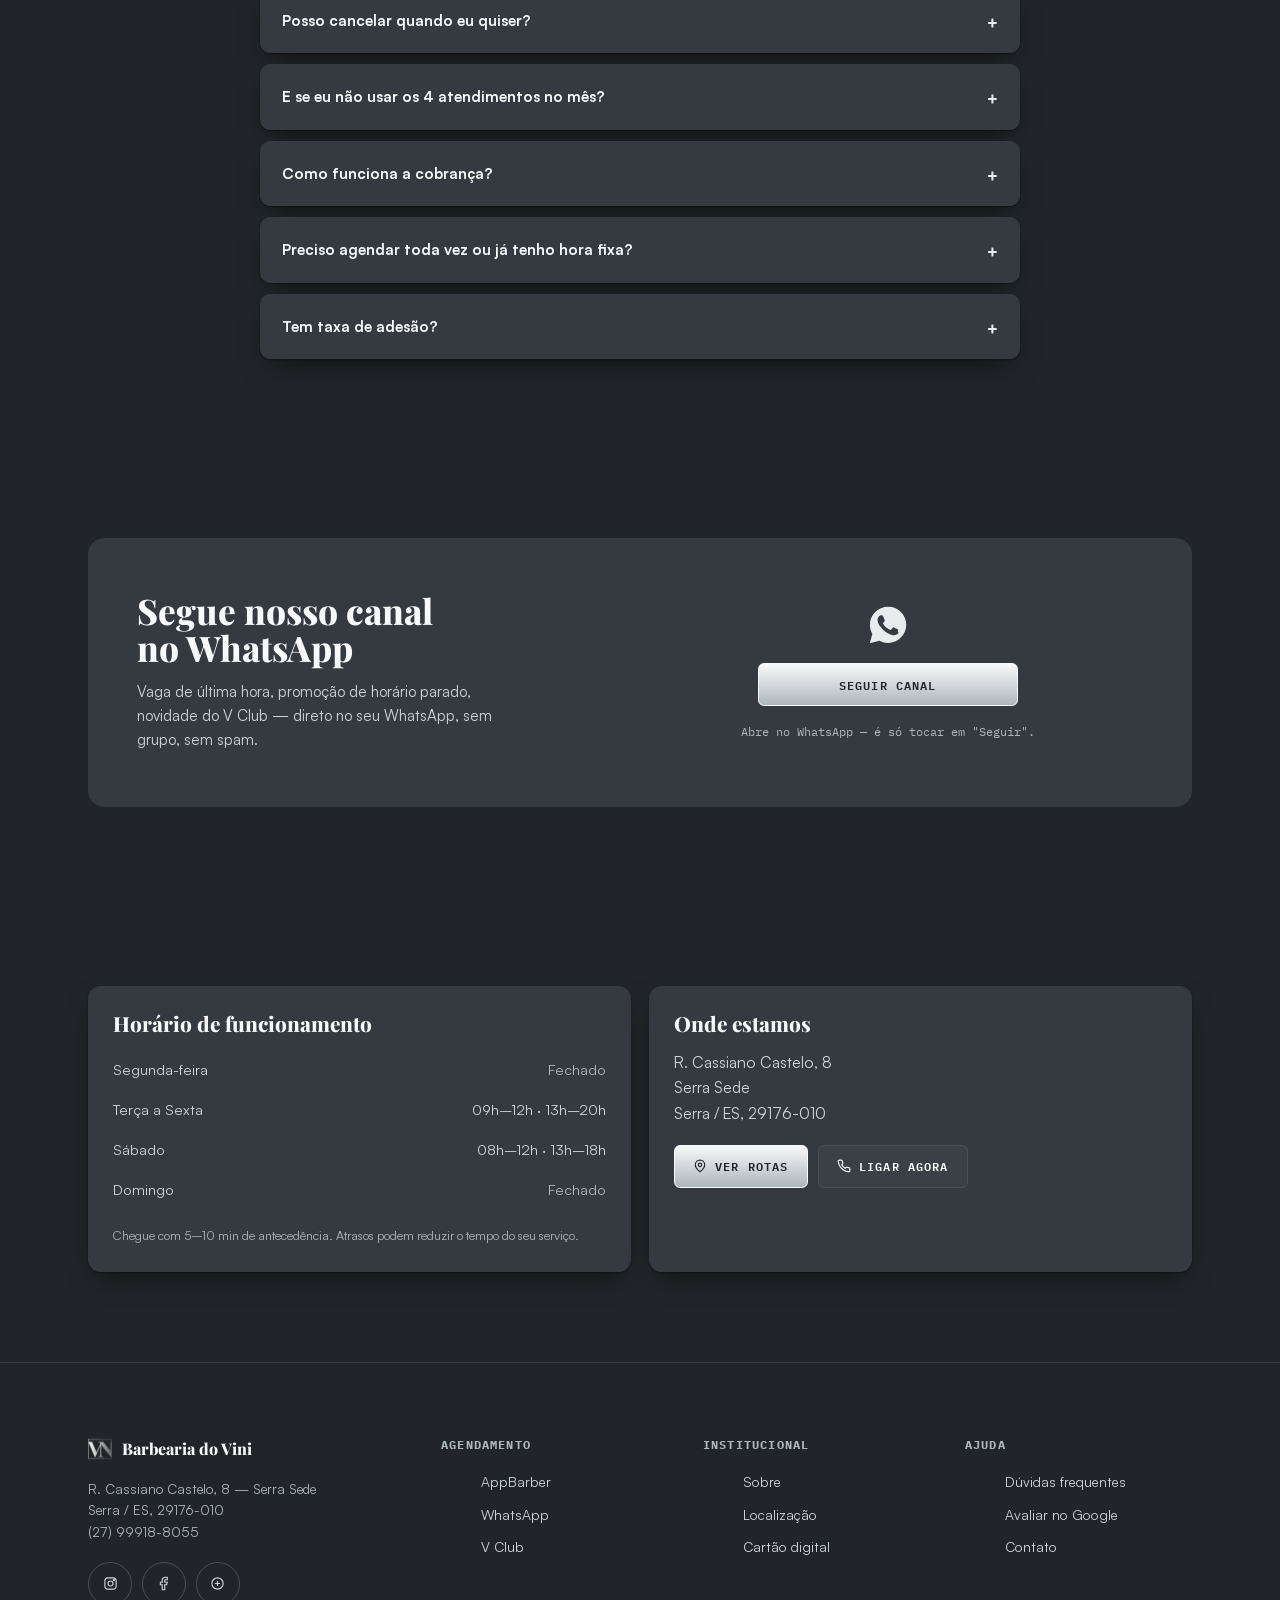
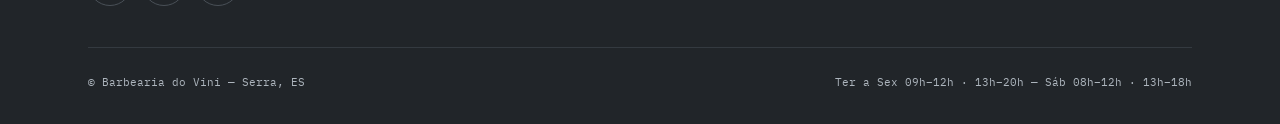
==== commit bc475339: "Performance: comprime a foto do Hero (655KB -> 119KB) e adiciona fetchpriority=high no preload, atac" ====
--- a/index.html
+++ b/index.html
@@ -19,7 +19,7 @@
 <link rel="canonical" href="https://barbeariadovini.com.br/">
 <link rel="icon" type="image/svg+xml" href="data:image/svg+xml,%3Csvg%20xmlns%3D%22http%3A//www.w3.org/2000/svg%22%20viewBox%3D%220%200%2064%2064%22%3E%0A%20%20%3Crect%20width%3D%2264%22%20height%3D%2264%22%20fill%3D%22%230b0c0e%22/%3E%0A%20%20%3Crect%20x%3D%2212%22%20y%3D%2212%22%20width%3D%2240%22%20height%3D%2240%22%20fill%3D%22none%22%20stroke%3D%22%23aeb2b9%22%20stroke-width%3D%222%22/%3E%0A%20%20%3Ctext%20x%3D%2232%22%20y%3D%2239%22%20font-family%3D%22Georgia%2C%20%27Times%20New%20Roman%27%2C%20serif%22%20font-size%3D%2220%22%20fill%3D%22%23eceef0%22%20text-anchor%3D%22middle%22%20font-weight%3D%22700%22%3EVN%3C/text%3E%0A%3C/svg%3E%0A">
 <link rel="apple-touch-icon" href="assets/img/logo-dark.png">
-<link rel="preload" as="image" href="assets/img/hero-wall.jpg">
+<link rel="preload" as="image" href="assets/img/hero-wall.jpg" fetchpriority="high">
 
 <meta property="og:type" content="business.business">
 <meta property="og:title" content="Barbearia do Vini — Corte, Barba e V Club em Serra, ES">
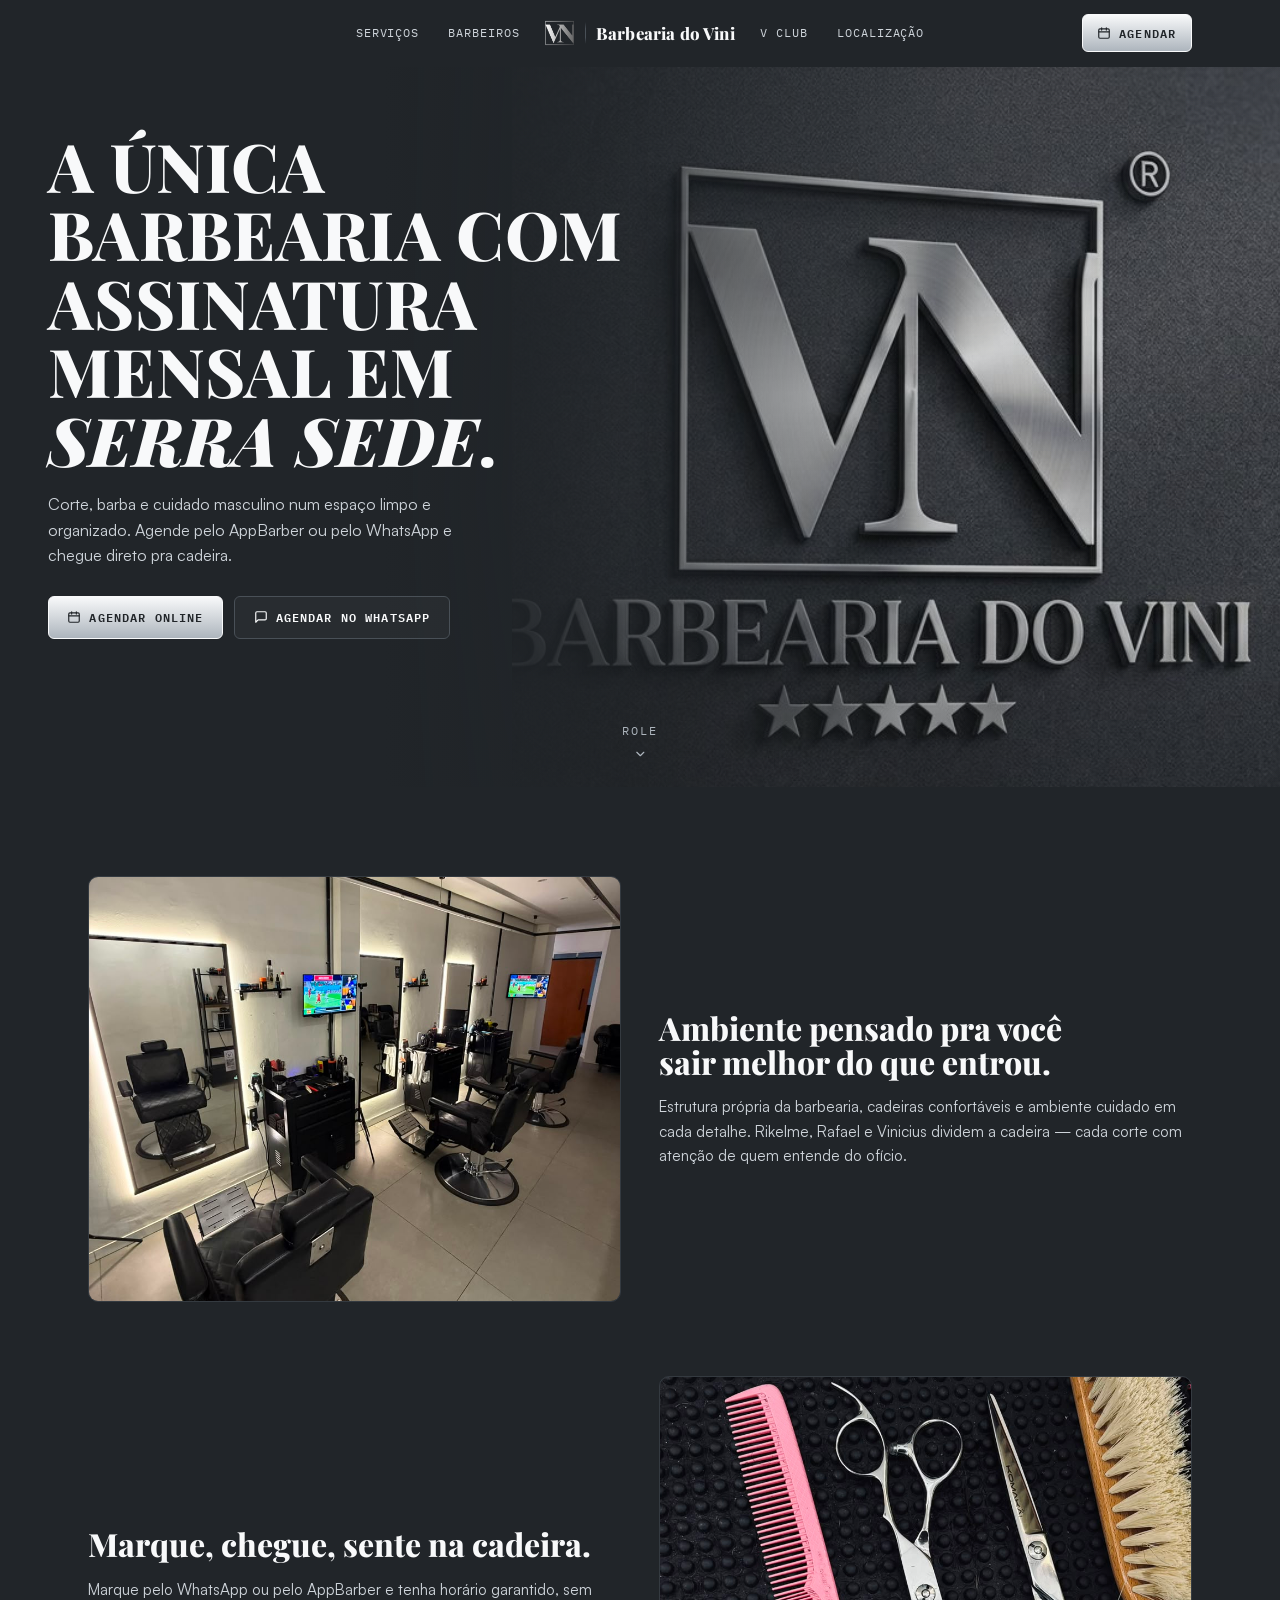
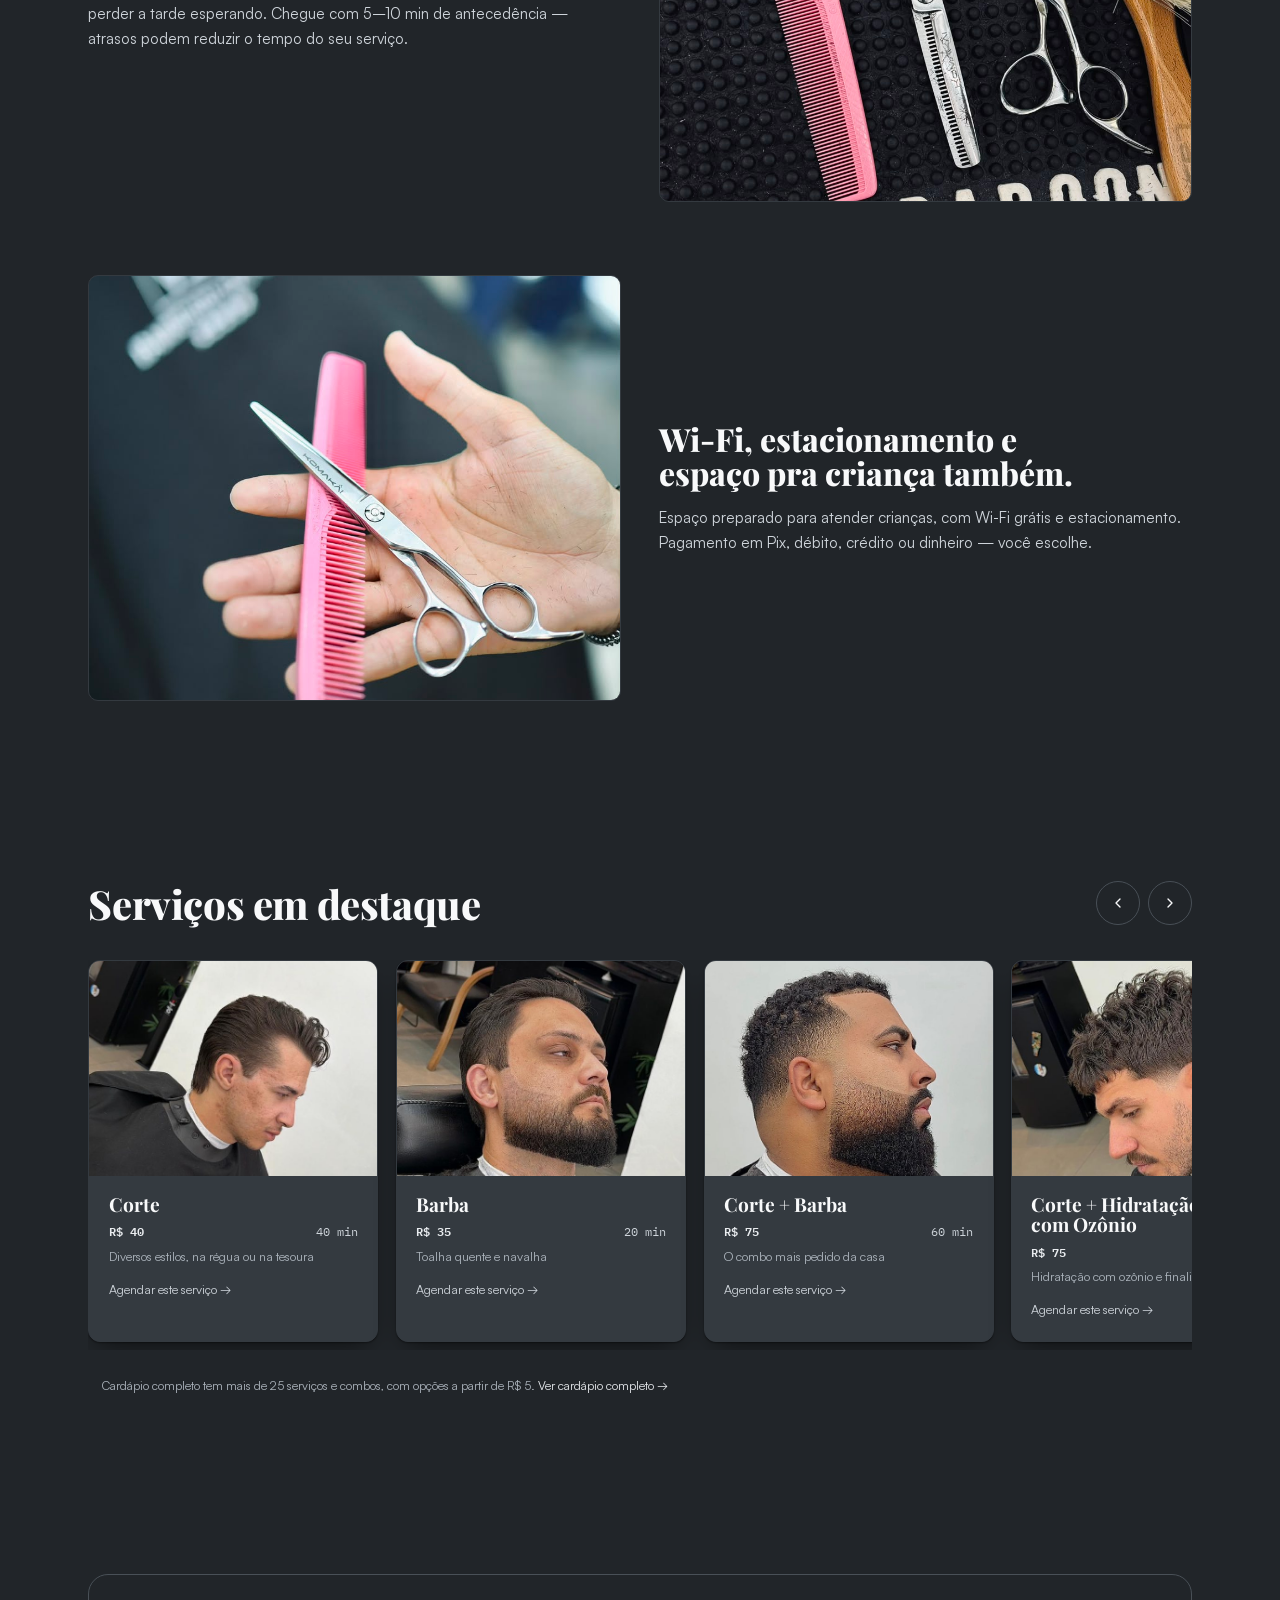
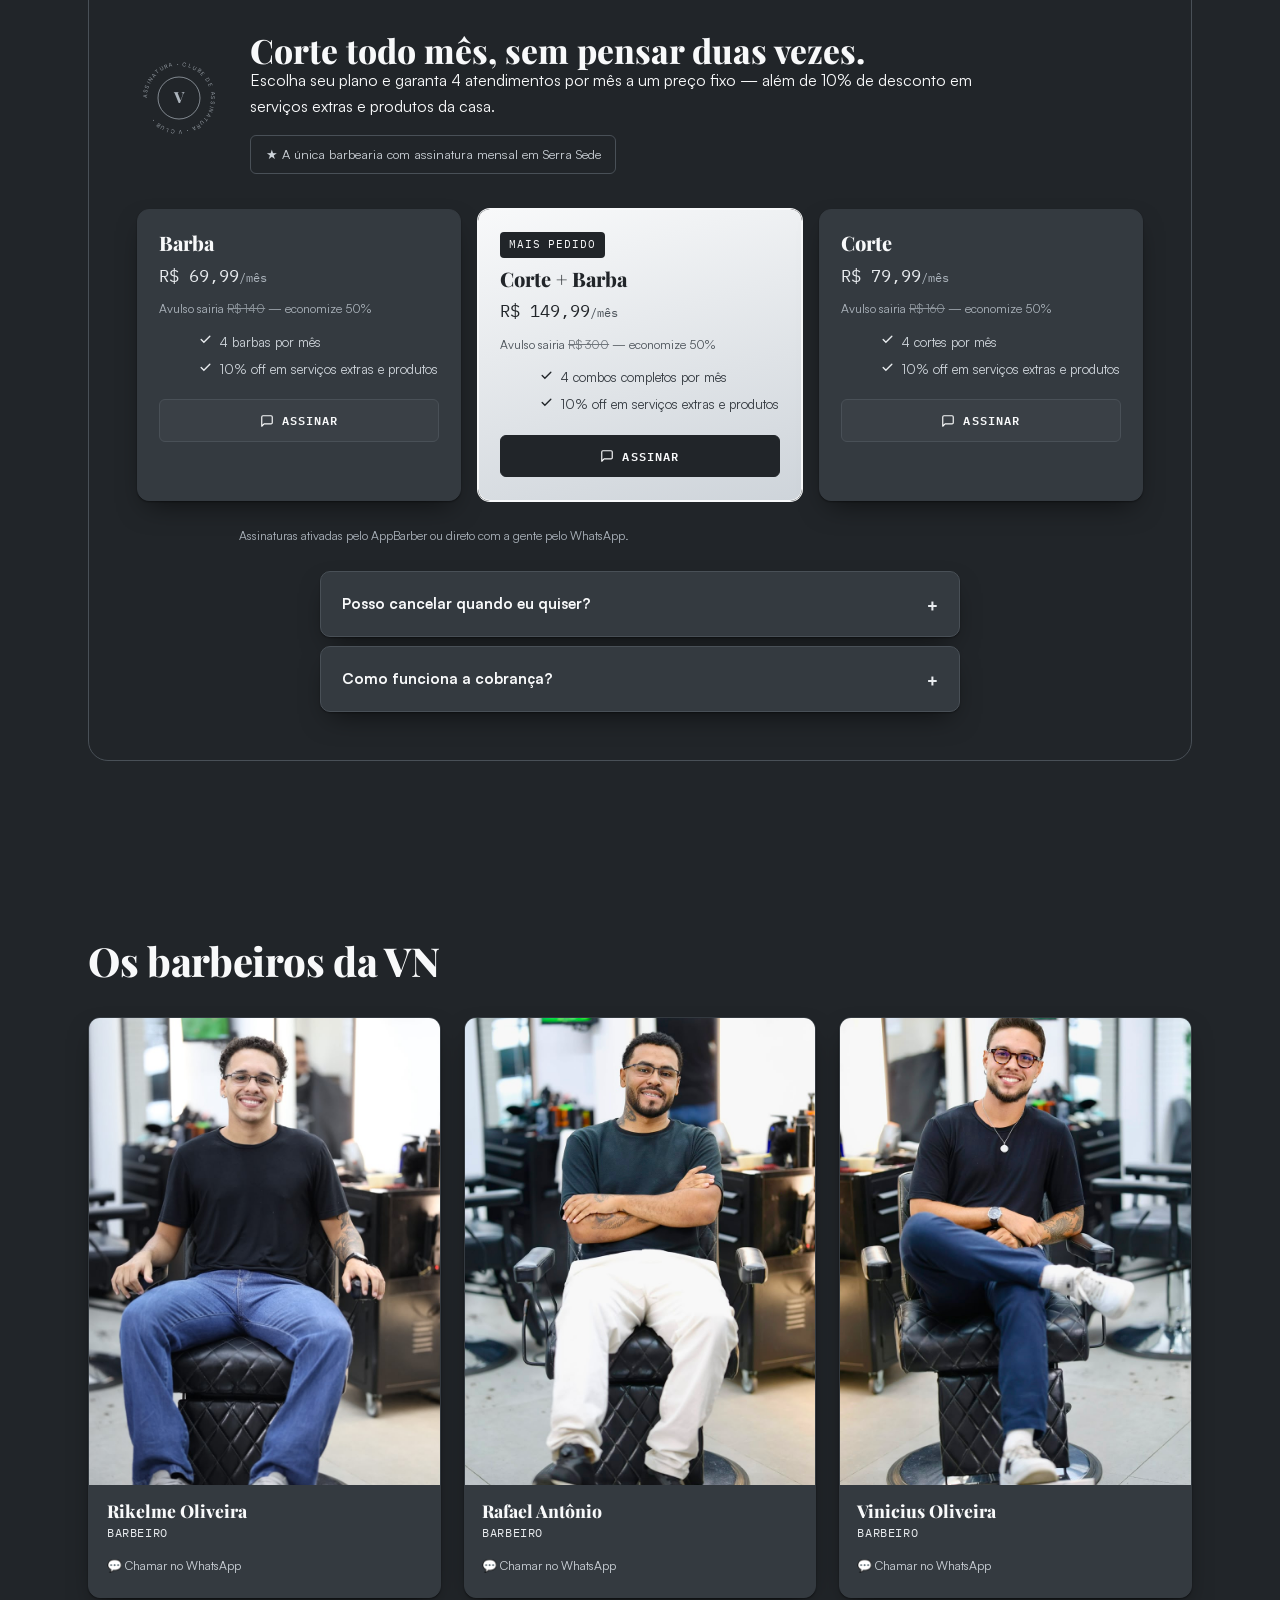
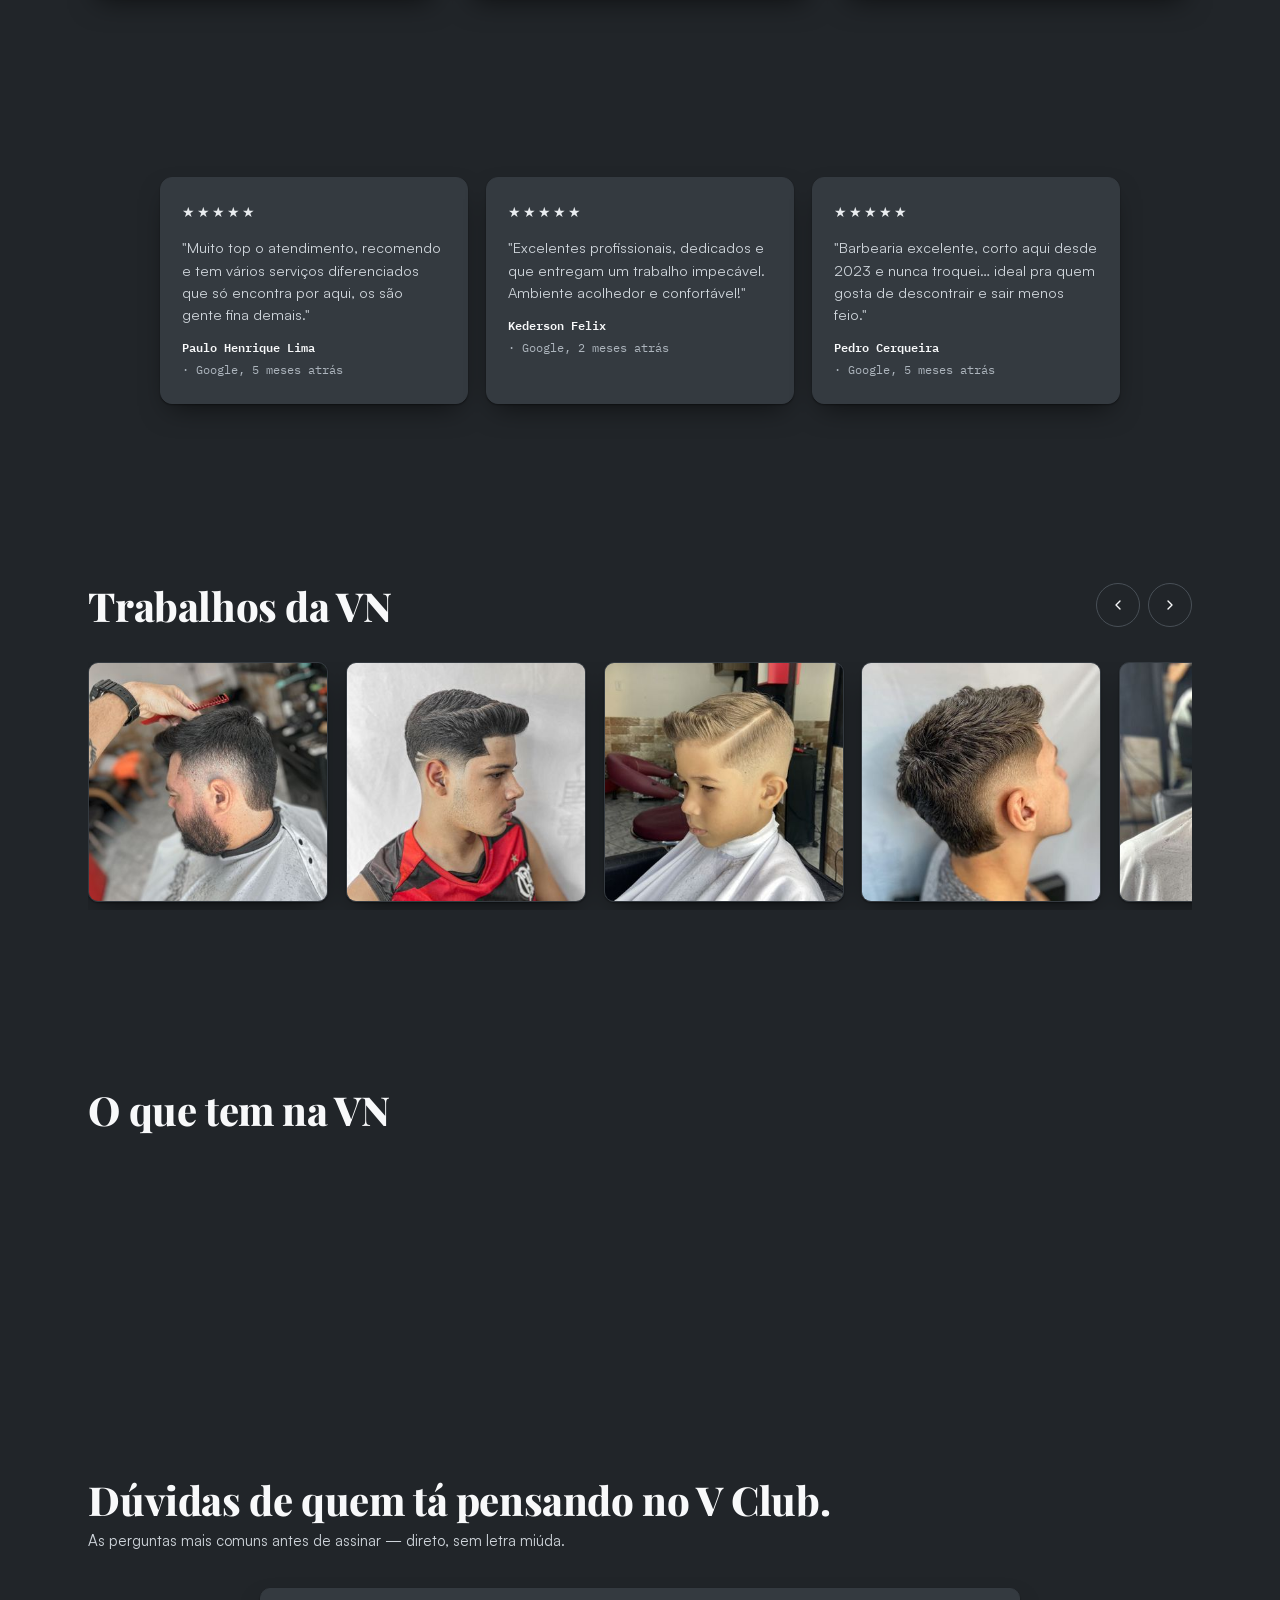
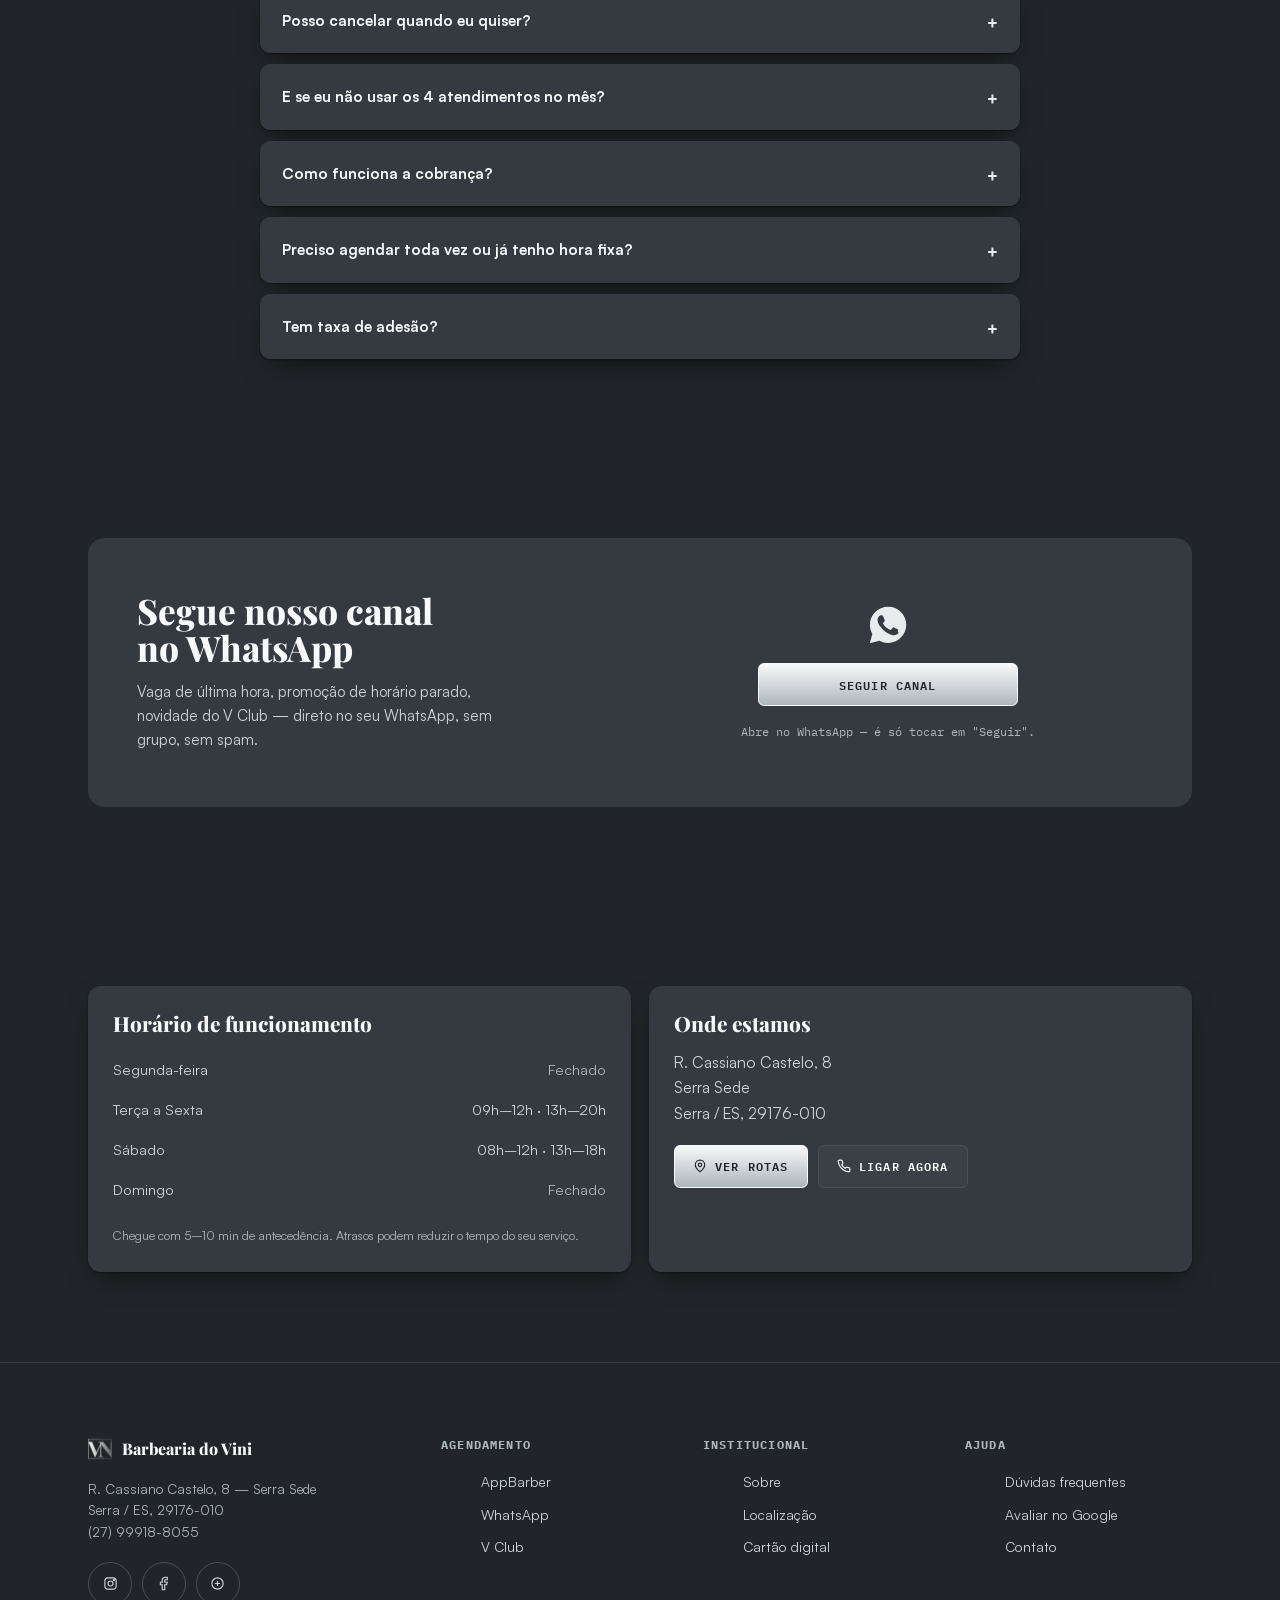
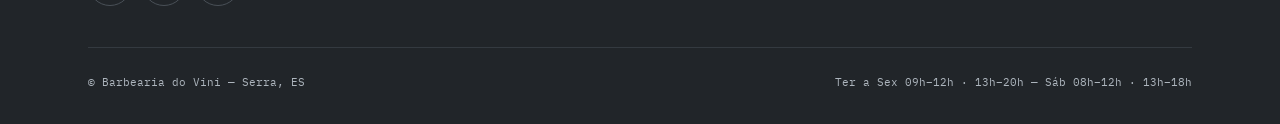
==== commit 6fbc245c: "Renomeia svc-sobrancelha.jpg para svc-corte-hidratacao.jpg (o card usa essa foto real desde a troca " ====
--- a/index.html
+++ b/index.html
@@ -3,6 +3,14 @@
 <head>
 <meta charset="UTF-8">
 <meta name="viewport" content="width=device-width, initial-scale=1">
+
+<!-- LCP image + font connections come first, ahead of GA4 and everything else,
+     so the browser starts fetching them before anything competes for bandwidth -->
+<link rel="preload" as="image" href="assets/img/hero-wall.jpg" fetchpriority="high">
+<link rel="preconnect" href="https://fonts.googleapis.com">
+<link rel="preconnect" href="https://fonts.gstatic.com" crossorigin>
+<link rel="stylesheet" href="https://fonts.googleapis.com/css2?family=Playfair+Display:ital,wght@0,700;0,800;0,900;1,700;1,800&family=IBM+Plex+Mono:wght@400;500;600&display=swap" media="print" onload="this.media='all'">
+<noscript><link rel="stylesheet" href="https://fonts.googleapis.com/css2?family=Playfair+Display:ital,wght@0,700;0,800;0,900;1,700;1,800&family=IBM+Plex+Mono:wght@400;500;600&display=swap"></noscript>
 
 <!-- Google Analytics 4 -->
 <script async src="https://www.googletagmanager.com/gtag/js?id=G-TQ42PM9MW8"></script>
@@ -19,7 +27,6 @@
 <link rel="canonical" href="https://barbeariadovini.com.br/">
 <link rel="icon" type="image/svg+xml" href="data:image/svg+xml,%3Csvg%20xmlns%3D%22http%3A//www.w3.org/2000/svg%22%20viewBox%3D%220%200%2064%2064%22%3E%0A%20%20%3Crect%20width%3D%2264%22%20height%3D%2264%22%20fill%3D%22%230b0c0e%22/%3E%0A%20%20%3Crect%20x%3D%2212%22%20y%3D%2212%22%20width%3D%2240%22%20height%3D%2240%22%20fill%3D%22none%22%20stroke%3D%22%23aeb2b9%22%20stroke-width%3D%222%22/%3E%0A%20%20%3Ctext%20x%3D%2232%22%20y%3D%2239%22%20font-family%3D%22Georgia%2C%20%27Times%20New%20Roman%27%2C%20serif%22%20font-size%3D%2220%22%20fill%3D%22%23eceef0%22%20text-anchor%3D%22middle%22%20font-weight%3D%22700%22%3EVN%3C/text%3E%0A%3C/svg%3E%0A">
 <link rel="apple-touch-icon" href="assets/img/logo-dark.png">
-<link rel="preload" as="image" href="assets/img/hero-wall.jpg" fetchpriority="high">
 
 <meta property="og:type" content="business.business">
 <meta property="og:title" content="Barbearia do Vini — Corte, Barba e V Club em Serra, ES">
@@ -60,10 +67,6 @@
 </script>
 </head>
 <body>
-<link rel="preconnect" href="https://fonts.googleapis.com">
-<link rel="preconnect" href="https://fonts.gstatic.com" crossorigin>
-<link rel="stylesheet" href="https://fonts.googleapis.com/css2?family=Playfair+Display:ital,wght@0,700;0,800;0,900;1,700;1,800&family=IBM+Plex+Mono:wght@400;500;600&display=swap">
-
 <style>
 @font-face{font-family:'Satoshi';font-weight:400;font-style:normal;font-display:swap;src:url('assets/fonts/satoshi-400.woff2') format('woff2')}
 @font-face{font-family:'Satoshi';font-weight:500;font-style:normal;font-display:swap;src:url('assets/fonts/satoshi-500.woff2') format('woff2')}
@@ -621,7 +624,7 @@
           </div>
         </div>
         <div class="svc-card">
-          <div class="ph"><img style="object-position:center 54%" src="assets/img/svc-sobrancelha.jpg" alt="Corte texturizado com topete" loading="lazy"></div>
+          <div class="ph"><img style="object-position:center 54%" src="assets/img/svc-corte-hidratacao.jpg" alt="Corte texturizado com topete" loading="lazy"></div>
           <div class="body">
             <h3>Corte + Hidratação com Ozônio</h3>
             <p class="meta"><span class="price">R$ 75</span><span>50 min</span></p>
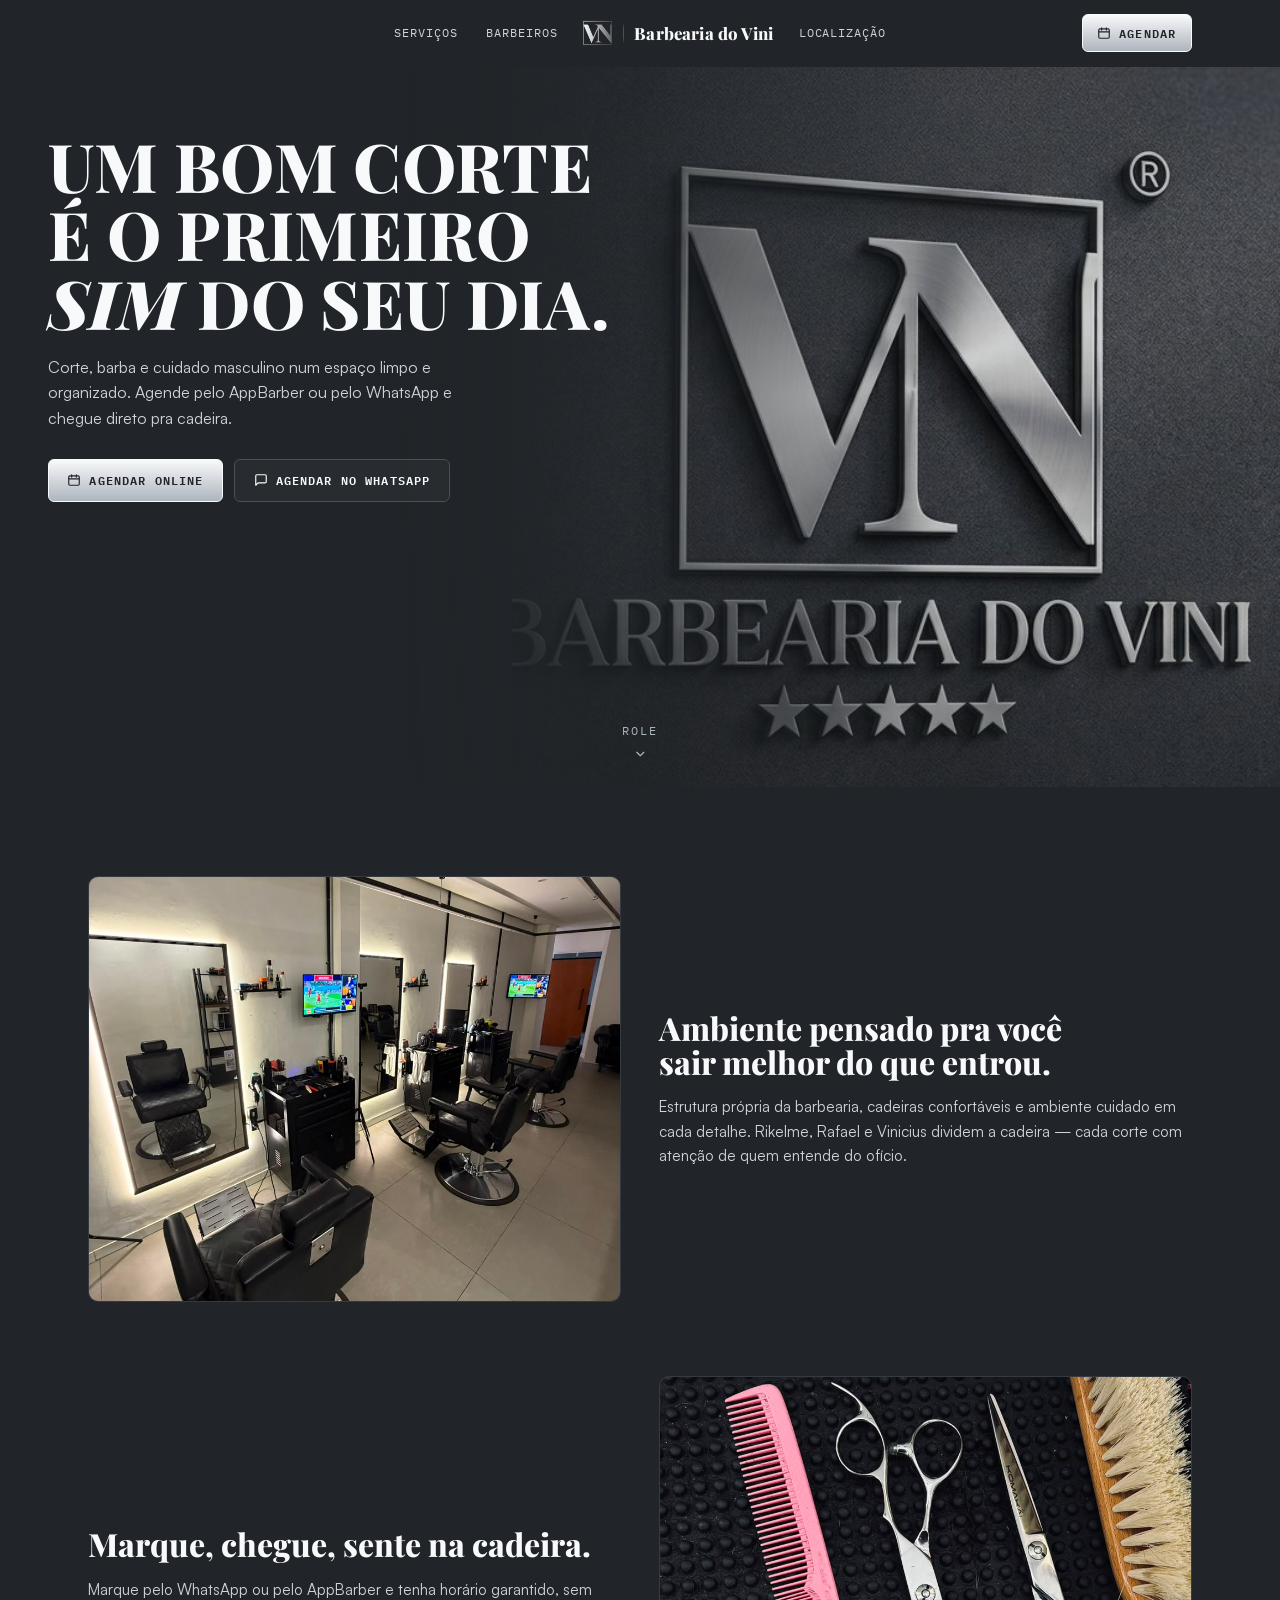
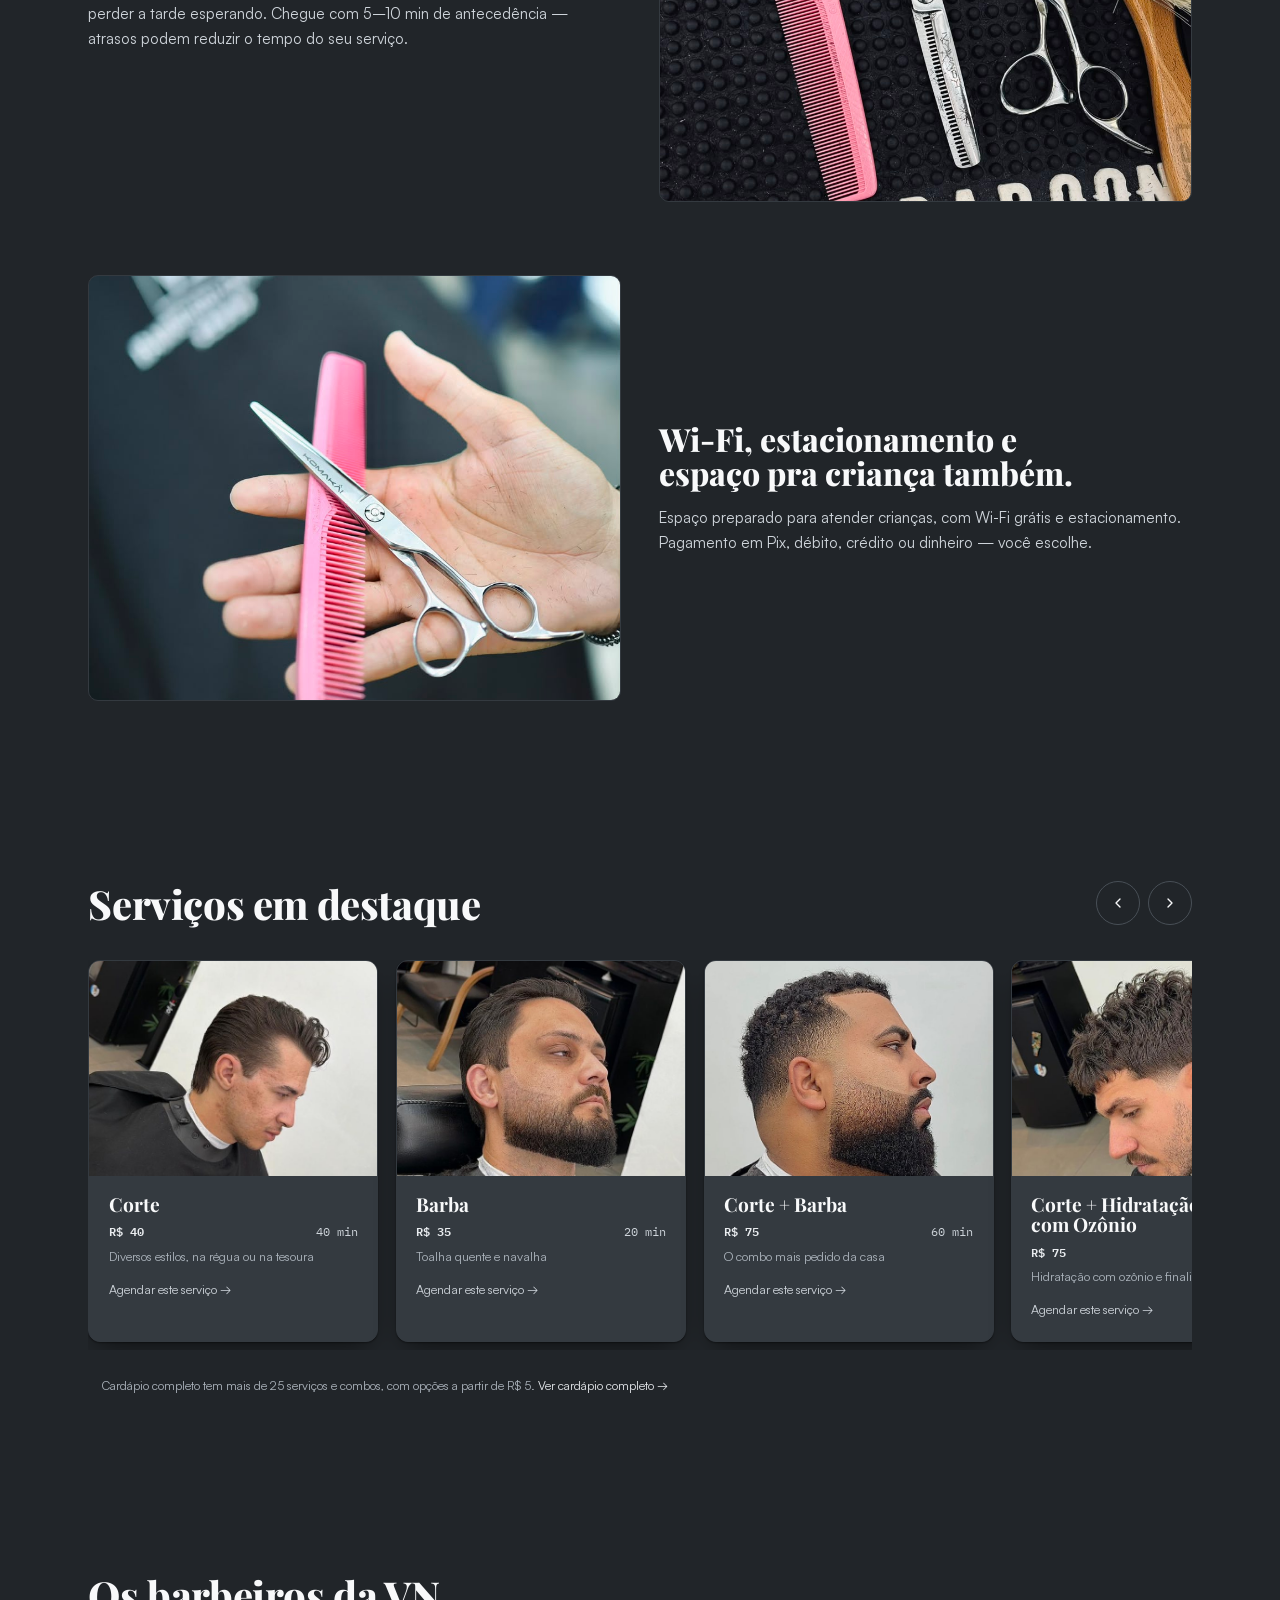
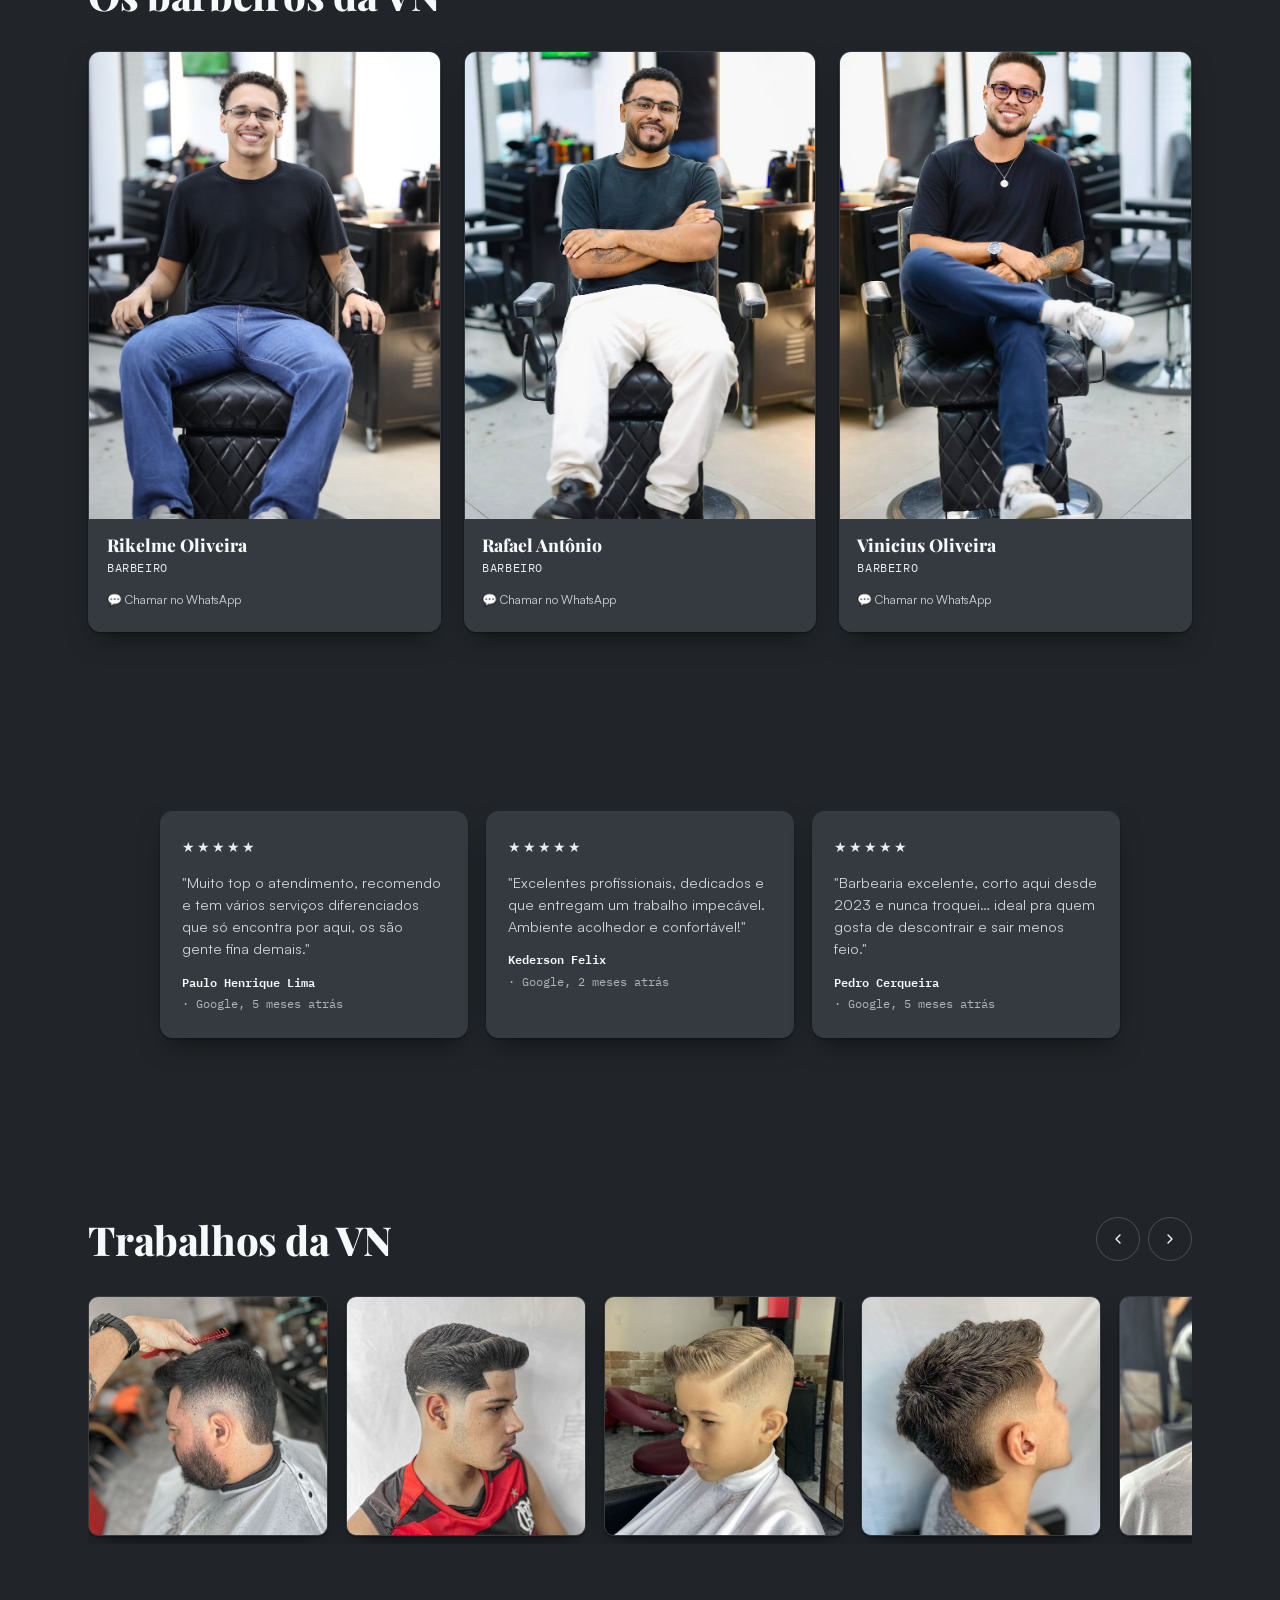
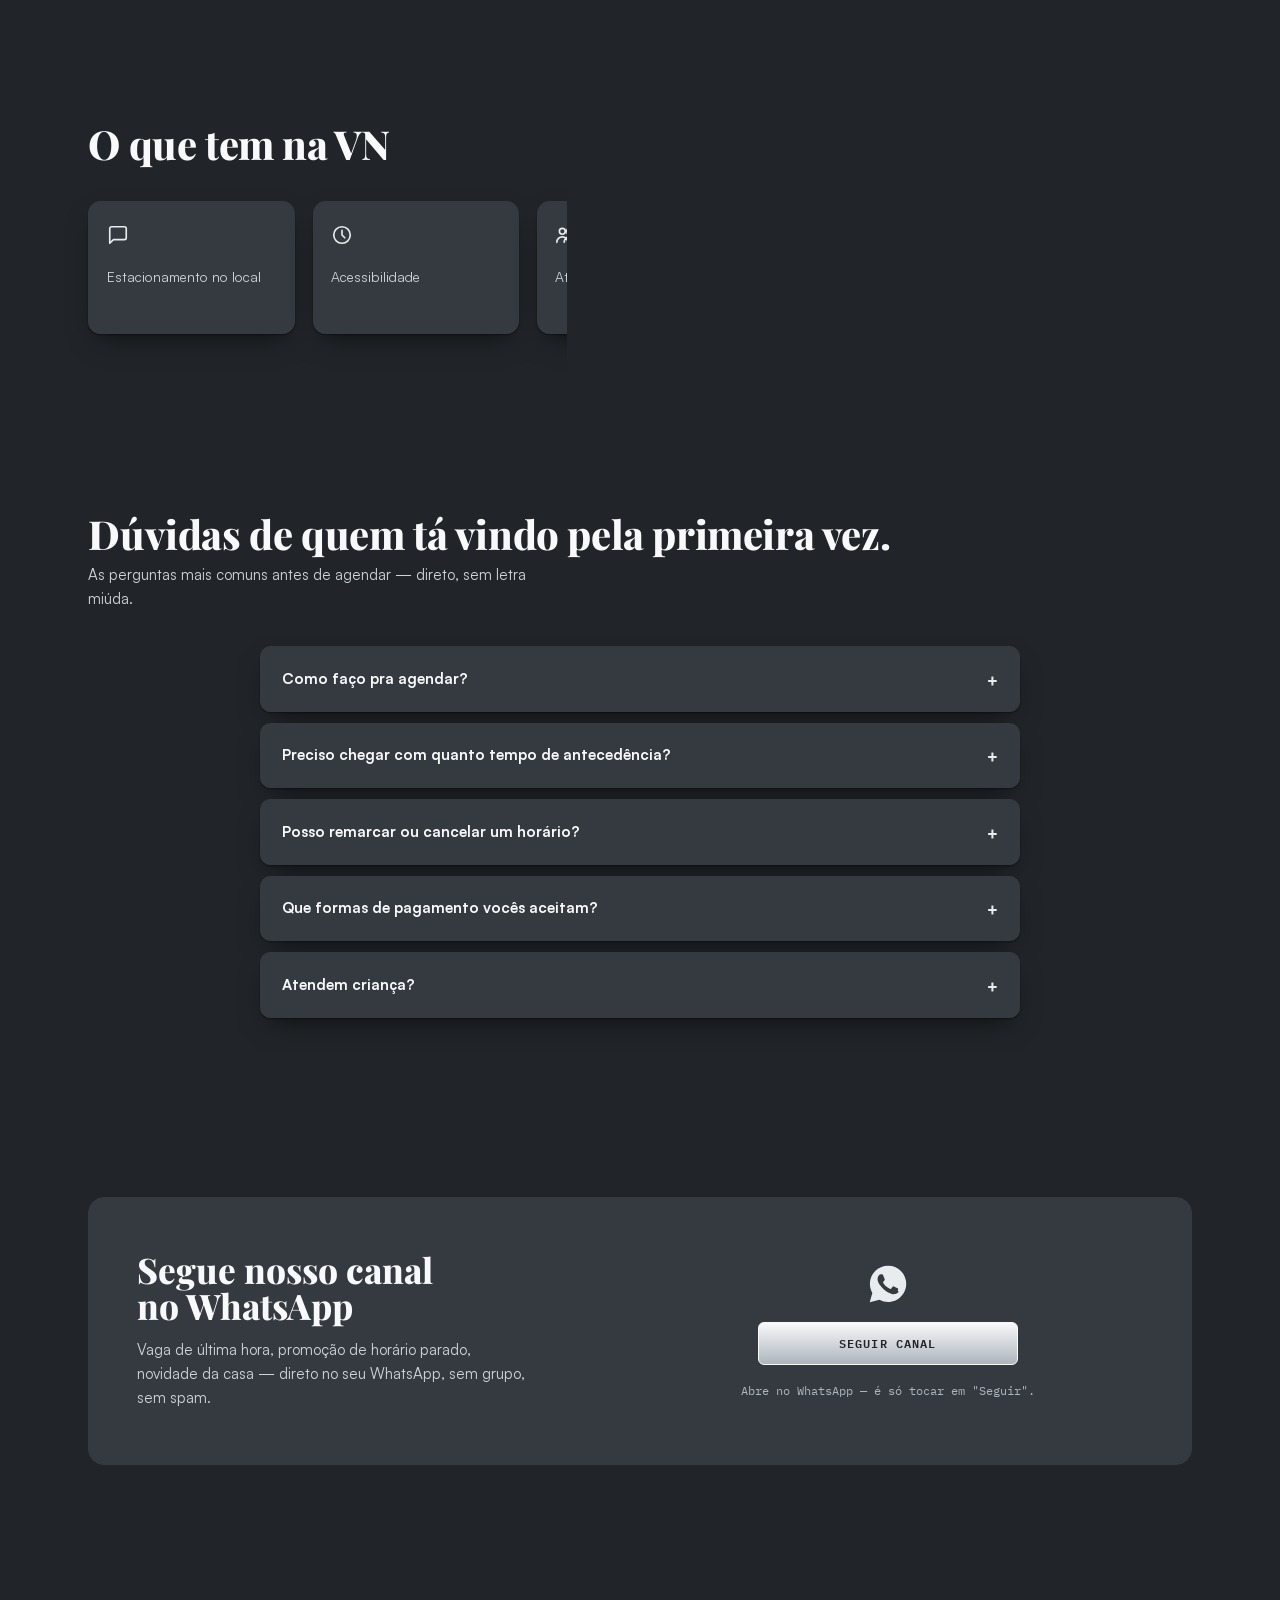
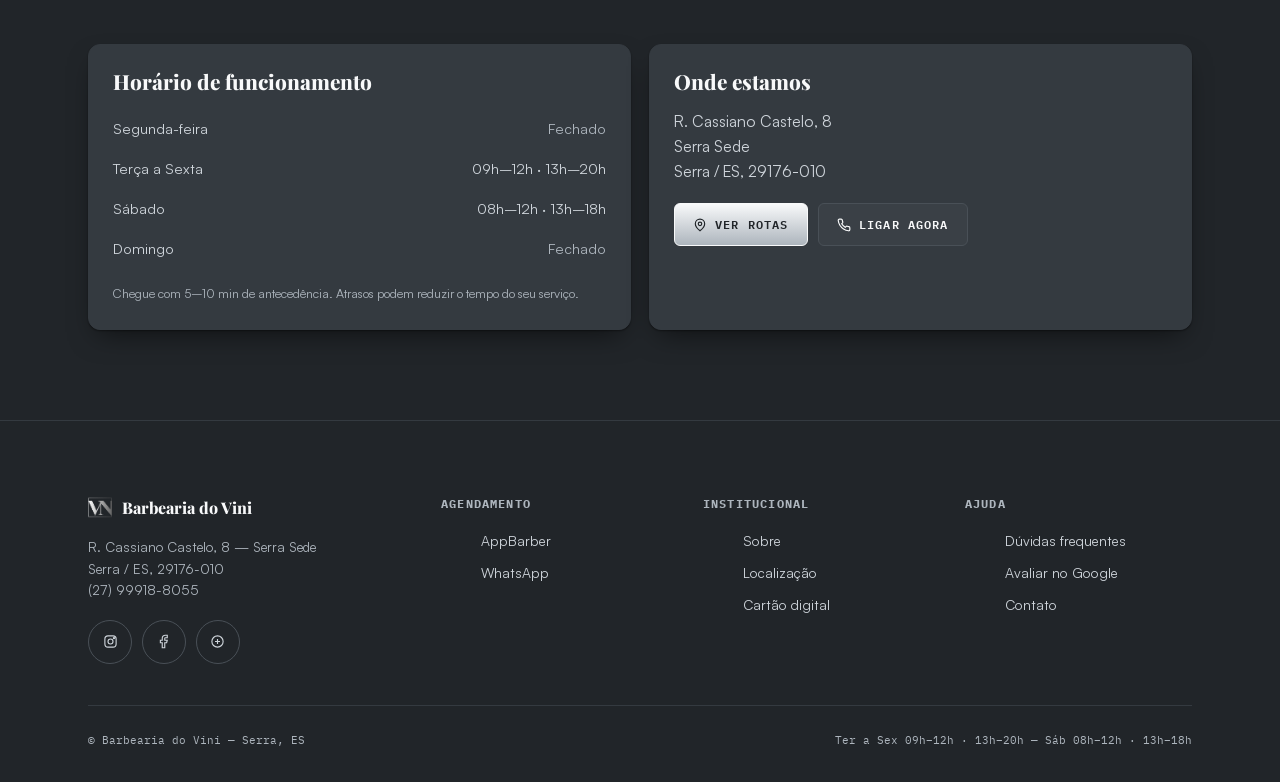
==== commit dd3275c0: "Remove o plano de assinatura V Club do site O V Club (planos mensais de Barba/Corte/Corte+Barba) sai" ====
--- a/index.html
+++ b/index.html
@@ -21,16 +21,16 @@
   gtag("config", "G-TQ42PM9MW8");
 </script>
 
-<title>Barbearia do Vini — Corte, Barba e V Club em Serra, ES</title>
-<meta name="description" content="Barbearia do Vini, em Serra Sede (Serra/ES). Corte, barba e cuidado masculino com agendamento pelo WhatsApp ou AppBarber. Conheça o V Club, nossa assinatura mensal.">
+<title>Barbearia do Vini — Corte e Barba em Serra Sede, ES</title>
+<meta name="description" content="Barbearia do Vini, em Serra Sede (Serra/ES). Corte, barba e cuidado masculino com agendamento pelo WhatsApp ou AppBarber. Nota 5,0 no Google, 242 avaliações.">
 <meta name="theme-color" content="#212529">
 <link rel="canonical" href="https://barbeariadovini.com.br/">
 <link rel="icon" type="image/svg+xml" href="data:image/svg+xml,%3Csvg%20xmlns%3D%22http%3A//www.w3.org/2000/svg%22%20viewBox%3D%220%200%2064%2064%22%3E%0A%20%20%3Crect%20width%3D%2264%22%20height%3D%2264%22%20fill%3D%22%230b0c0e%22/%3E%0A%20%20%3Crect%20x%3D%2212%22%20y%3D%2212%22%20width%3D%2240%22%20height%3D%2240%22%20fill%3D%22none%22%20stroke%3D%22%23aeb2b9%22%20stroke-width%3D%222%22/%3E%0A%20%20%3Ctext%20x%3D%2232%22%20y%3D%2239%22%20font-family%3D%22Georgia%2C%20%27Times%20New%20Roman%27%2C%20serif%22%20font-size%3D%2220%22%20fill%3D%22%23eceef0%22%20text-anchor%3D%22middle%22%20font-weight%3D%22700%22%3EVN%3C/text%3E%0A%3C/svg%3E%0A">
 <link rel="apple-touch-icon" href="assets/img/logo-dark.png">
 
 <meta property="og:type" content="business.business">
-<meta property="og:title" content="Barbearia do Vini — Corte, Barba e V Club em Serra, ES">
-<meta property="og:description" content="Barbearia do Vini, em Serra Sede (Serra/ES). Corte, barba e cuidado masculino com agendamento pelo WhatsApp ou AppBarber. Conheça o V Club, nossa assinatura mensal.">
+<meta property="og:title" content="Barbearia do Vini — Corte e Barba em Serra Sede, ES">
+<meta property="og:description" content="Barbearia do Vini, em Serra Sede (Serra/ES). Corte, barba e cuidado masculino com agendamento pelo WhatsApp ou AppBarber. Nota 5,0 no Google, 242 avaliações.">
 <meta property="og:url" content="https://barbeariadovini.com.br/">
 <meta property="og:image" content="https://barbeariadovini.com.br/assets/img/logo-dark.png">
 <meta property="og:locale" content="pt_BR">
@@ -129,11 +129,6 @@
 }
 .rv.in{opacity:1;transform:none;filter:blur(0)}
 @media (prefers-reduced-motion:reduce){.rv{opacity:1;transform:none;filter:none;transition:none}}
-/* the V Club panel is the page's one real offer — its entrance gets a touch
-   more presence (settles in from a slight scale) instead of the plain
-   fade+drift every other section uses */
-.vclub-panel.rv{transform:translateY(28px) scale(.97);transition-duration:.9s}
-.vclub-panel.rv.in{transform:none}
 /* cards get more life than plain headers/text blocks: they settle in from a
    slight scale and tilt instead of just drifting up */
 .rv-pop{transform:translateY(24px) scale(.92) rotate(-1.5deg);transition-duration:.8s}
@@ -381,49 +376,7 @@
 }
 .testimonial .cite{margin-top:1.1rem;font-family:'IBM Plex Mono',monospace;font-size:.74rem;letter-spacing:.03em;color:var(--ink-faint)}
 
-/* V Club — the page's one commercial offer gets a framed panel so it reads as
-   featured without needing color to say so */
-.vclub-panel{border:1px solid var(--line-strong);border-radius:20px;padding:clamp(1.8rem,5vw,3rem)}
-.vclub-head{display:flex;flex-direction:column;gap:1.4rem;align-items:flex-start;margin-bottom:2.2rem}
-@media (min-width:640px){.vclub-head{flex-direction:row;align-items:center;gap:1.8rem}}
-.seal{width:84px;height:84px;flex:none;color:var(--ink-faint)}
-@media (prefers-reduced-motion:no-preference){.seal{animation:seal-spin 40s linear infinite}}
-@keyframes seal-spin{to{transform:rotate(360deg)}}
-.vclub-head h2{font-family:'Playfair Display',serif;font-size:clamp(1.5rem,3.6vw,2.1rem);margin-top:.6rem}
-.vclub-badge{
-  display:inline-block;margin-top:1rem;padding:.5rem .9rem;border:1px solid var(--line-strong);border-radius:6px;
-  font-size:.8rem;color:var(--ink-soft);
-}
-.plan-grid{display:grid;gap:1.1rem;grid-template-columns:1fr}
-@media (min-width:760px){.plan-grid{grid-template-columns:repeat(3,1fr)}}
-.plan-card{background:var(--raised);border:1px solid var(--line);border-radius:12px;padding:1.4rem 1.3rem;display:flex;flex-direction:column;gap:.6rem}
-.plan-card.hi{
-  background:linear-gradient(165deg,#f8f9fa,#ced4da);color:#212529;border-color:#f8f9fa;
-  box-shadow:0 0 0 1px #f8f9fa;
-}
-.plan-card .badge{align-self:flex-start;font-family:'IBM Plex Mono',monospace;font-size:.7rem;letter-spacing:.08em;text-transform:uppercase;color:#f8f9fa;background:#212529;padding:.25rem .55rem;border-radius:4px}
-.plan-card h3{font-family:'Playfair Display',serif;font-size:1.25rem}
-.plan-card .price{font-family:'IBM Plex Mono',monospace;color:var(--gold-soft);font-size:1.05rem}
-.plan-card.hi .price{color:#212529}
-.plan-card .price small{color:var(--ink-faint);font-size:.72rem;font-weight:400}
-.plan-card.hi .price small{color:#495057}
-.plan-card .save{font-size:.76rem;color:var(--ink-faint)}
-.plan-card .save s{opacity:.75}
-.plan-card.hi .save{color:#495057}
-.plan-card ul{list-style:none;display:flex;flex-direction:column;gap:.4rem;font-size:.82rem;color:var(--ink-soft);margin-top:.2rem}
-.plan-card.hi ul{color:#343a40}
-.plan-card li{display:flex;gap:.5rem}
-.plan-card li svg{width:13px;height:13px;color:var(--gold-soft);flex:none;margin-top:.15em}
-.plan-card.hi li svg{color:#212529}
-.plan-card .btn{justify-content:center;margin-top:.6rem}
-.plan-card.hi .btn-gold{background:#212529;color:#f8f9fa;border-color:#212529}
 .plans-note{margin-top:1.6rem;font-size:.76rem;color:var(--ink-faint);text-align:center}
-/* the two questions someone actually has right before subscribing — kept
-   inside the V Club panel so they don't have to hunt for the full FAQ */
-.vclub-faq{max-width:640px;margin:1.6rem auto 0;display:flex;flex-direction:column;gap:.6rem}
-.vclub-faq .faq-item{background:var(--raised);border-color:var(--line-strong)}
-.vclub-faq summary{font-size:.86rem;padding:.9rem 1.1rem}
-.vclub-faq p{padding:0 1.1rem 1rem;font-size:.84rem}
 
 /* faq */
 .faq-list{max-width:760px;margin:0 auto;display:flex;flex-direction:column;gap:.7rem}
@@ -513,7 +466,6 @@
         <b>Barbearia do Vini</b>
       </a>
       <div class="nav-links nav-links-right">
-        <a href="#vclub">V Club</a>
         <a href="#local">Localização</a>
       </div>
     </div>
@@ -528,7 +480,6 @@
   <div class="nav-drawer" id="navDrawer">
     <a href="#servicos">Serviços</a>
     <a href="#barbeiros">Barbeiros</a>
-    <a href="#vclub">V Club</a>
     <a href="#local">Localização</a>
   </div>
 </nav>
@@ -536,7 +487,7 @@
 <header class="hero" id="top">
   <div class="hero-photo wallbg"></div>
   <div class="hero-in">
-    <h1>A única barbearia com assinatura mensal em <em>Serra Sede</em>.</h1>
+    <h1>Um bom corte é o primeiro <em>sim</em> do seu dia.</h1>
     <p class="sub">Corte, barba e cuidado masculino num espaço limpo e organizado. Agende pelo AppBarber ou pelo WhatsApp e chegue direto pra cadeira.</p>
     <div class="ctas">
       <a class="btn btn-gold" href="https://sites.appbarber.com.br/barbeariadovini-0cm4" target="_blank" rel="noopener">
@@ -637,83 +588,6 @@
     </div>
   </section>
 
-<!-- ============ V CLUB (em destaque: painel emoldurado, é a principal oferta comercial da página) ============ -->
-  <section class="sec" id="vclub">
-    <div class="wrap">
-      <div class="vclub-panel rv">
-        <div class="vclub-head">
-          <svg class="seal" viewBox="0 0 120 120" aria-hidden="true">
-            <defs><path id="sealPath" d="M60,60 m-46,0 a46,46 0 1,1 92,0 a46,46 0 1,1 -92,0"/></defs>
-            <text font-size="7.6" letter-spacing="2.5" fill="currentColor">
-              <textPath href="#sealPath">ASSINATURA · CLUBE DE ASSINATURA · V CLUB · </textPath>
-            </text>
-            <circle cx="60" cy="60" r="30" fill="none" stroke="currentColor" stroke-width="1"/>
-            <text x="60" y="67" text-anchor="middle" font-size="22" font-weight="800" fill="currentColor" font-family="'Playfair Display',serif">V</text>
-          </svg>
-          <div>
-            <h2>Corte todo mês, sem pensar duas vezes.</h2>
-            <p class="sub">Escolha seu plano e garanta 4 atendimentos por mês a um preço fixo — além de 10% de desconto em serviços extras e produtos da casa.</p>
-            <span class="vclub-badge">★ A única barbearia com assinatura mensal em Serra Sede</span>
-          </div>
-        </div>
-
-        <div class="plan-grid">
-          <div class="plan-card">
-            <h3>Barba</h3>
-            <p class="price">R$ 69,99<small>/mês</small></p>
-            <p class="save">Avulso sairia <s>R$ 140</s> — economize 50%</p>
-            <ul>
-              <li><svg viewBox="0 0 24 24" fill="none" stroke="currentColor" stroke-width="2.5" stroke-linecap="round"><path d="M20 6L9 17l-5-5"/></svg>4 barbas por mês</li>
-              <li><svg viewBox="0 0 24 24" fill="none" stroke="currentColor" stroke-width="2.5" stroke-linecap="round"><path d="M20 6L9 17l-5-5"/></svg>10% off em serviços extras e produtos</li>
-            </ul>
-            <a class="btn btn-outline" href="https://wa.me/5527999188055?text=Ol%C3%A1%2C%20quero%20assinar%20o%20V%20Club%20Barba%2C%20R%2469%2C99%20por%20m%C3%AAs" target="_blank" rel="noopener">
-              <svg viewBox="0 0 24 24" fill="none" stroke="currentColor" stroke-width="2" stroke-linecap="round" stroke-linejoin="round"><path d="M21 15a2 2 0 0 1-2 2H7l-4 4V5a2 2 0 0 1 2-2h14a2 2 0 0 1 2 2z"/></svg>
-              Assinar
-            </a>
-          </div>
-          <div class="plan-card hi">
-            <span class="badge">Mais pedido</span>
-            <h3>Corte + Barba</h3>
-            <p class="price">R$ 149,99<small>/mês</small></p>
-            <p class="save">Avulso sairia <s>R$ 300</s> — economize 50%</p>
-            <ul>
-              <li><svg viewBox="0 0 24 24" fill="none" stroke="currentColor" stroke-width="2.5" stroke-linecap="round"><path d="M20 6L9 17l-5-5"/></svg>4 combos completos por mês</li>
-              <li><svg viewBox="0 0 24 24" fill="none" stroke="currentColor" stroke-width="2.5" stroke-linecap="round"><path d="M20 6L9 17l-5-5"/></svg>10% off em serviços extras e produtos</li>
-            </ul>
-            <a class="btn btn-gold" href="https://wa.me/5527999188055?text=Ol%C3%A1%2C%20quero%20assinar%20o%20V%20Club%20Corte%20%2B%20Barba%2C%20R%24149%2C99%20por%20m%C3%AAs" target="_blank" rel="noopener">
-              <svg viewBox="0 0 24 24" fill="none" stroke="currentColor" stroke-width="2" stroke-linecap="round" stroke-linejoin="round"><path d="M21 15a2 2 0 0 1-2 2H7l-4 4V5a2 2 0 0 1 2-2h14a2 2 0 0 1 2 2z"/></svg>
-              Assinar
-            </a>
-          </div>
-          <div class="plan-card">
-            <h3>Corte</h3>
-            <p class="price">R$ 79,99<small>/mês</small></p>
-            <p class="save">Avulso sairia <s>R$ 160</s> — economize 50%</p>
-            <ul>
-              <li><svg viewBox="0 0 24 24" fill="none" stroke="currentColor" stroke-width="2.5" stroke-linecap="round"><path d="M20 6L9 17l-5-5"/></svg>4 cortes por mês</li>
-              <li><svg viewBox="0 0 24 24" fill="none" stroke="currentColor" stroke-width="2.5" stroke-linecap="round"><path d="M20 6L9 17l-5-5"/></svg>10% off em serviços extras e produtos</li>
-            </ul>
-            <a class="btn btn-outline" href="https://wa.me/5527999188055?text=Ol%C3%A1%2C%20quero%20assinar%20o%20V%20Club%20Corte%2C%20R%2479%2C99%20por%20m%C3%AAs" target="_blank" rel="noopener">
-              <svg viewBox="0 0 24 24" fill="none" stroke="currentColor" stroke-width="2" stroke-linecap="round" stroke-linejoin="round"><path d="M21 15a2 2 0 0 1-2 2H7l-4 4V5a2 2 0 0 1 2-2h14a2 2 0 0 1 2 2z"/></svg>
-              Assinar
-            </a>
-          </div>
-        </div>
-        <p class="plans-note">Assinaturas ativadas pelo AppBarber ou direto com a gente pelo WhatsApp.</p>
-        <div class="vclub-faq">
-          <details class="faq-item">
-            <summary>Posso cancelar quando eu quiser?</summary>
-            <p>Sim. Sem multa e sem fidelidade mínima — avise pelo WhatsApp com alguns dias de antecedência da próxima cobrança.</p>
-          </details>
-          <details class="faq-item">
-            <summary>Como funciona a cobrança?</summary>
-            <p>Mensal, pelo AppBarber, no cartão cadastrado na assinatura. Você recebe confirmação a cada cobrança.</p>
-          </details>
-        </div>
-      </div>
-    </div>
-  </section>
-
 <!-- ============ BARBEIROS ============ -->
   <section class="sec alt" id="barbeiros">
     <div class="wrap">
@@ -849,30 +723,30 @@
     <div class="wrap">
       <div class="sec-head rv">
         <div>
-          <h2>Dúvidas de quem tá pensando no V Club.</h2>
-          <p class="sub">As perguntas mais comuns antes de assinar — direto, sem letra miúda.</p>
+          <h2>Dúvidas de quem tá vindo pela primeira vez.</h2>
+          <p class="sub">As perguntas mais comuns antes de agendar — direto, sem letra miúda.</p>
         </div>
       </div>
       <div class="faq-list rv">
         <details class="faq-item">
-          <summary>Posso cancelar quando eu quiser?</summary>
-          <p>Sim. Sem multa e sem fidelidade mínima — avise pelo WhatsApp com alguns dias de antecedência da próxima cobrança.</p>
+          <summary>Como faço pra agendar?</summary>
+          <p>Pelo AppBarber ou direto pelo WhatsApp — escolhe o serviço, o horário e já sai com a vaga garantida, sem precisar ligar.</p>
         </details>
         <details class="faq-item">
-          <summary>E se eu não usar os 4 atendimentos no mês?</summary>
-          <p>Os atendimentos são para uso dentro do próprio mês — não acumulam pro mês seguinte, então vale marcar com antecedência pra não perder.</p>
+          <summary>Preciso chegar com quanto tempo de antecedência?</summary>
+          <p>5 a 10 minutos antes do horário marcado. Atrasos podem reduzir o tempo do seu atendimento pra não atrasar quem vem depois.</p>
         </details>
         <details class="faq-item">
-          <summary>Como funciona a cobrança?</summary>
-          <p>Mensal, pelo AppBarber, no cartão cadastrado na assinatura. Você recebe confirmação a cada cobrança.</p>
+          <summary>Posso remarcar ou cancelar um horário?</summary>
+          <p>Sim, sem problema — avise pelo WhatsApp com antecedência pra liberarmos o horário pra outra pessoa.</p>
         </details>
         <details class="faq-item">
-          <summary>Preciso agendar toda vez ou já tenho hora fixa?</summary>
-          <p>Agenda toda vez pelo AppBarber ou WhatsApp — assinantes têm prioridade de horário, mas não é hora fixa automática.</p>
+          <summary>Que formas de pagamento vocês aceitam?</summary>
+          <p>Pix, débito, crédito ou dinheiro — você escolhe na hora do pagamento, sem taxa extra.</p>
         </details>
         <details class="faq-item">
-          <summary>Tem taxa de adesão?</summary>
-          <p>Não. Você paga só a mensalidade do plano escolhido, sem taxa extra pra entrar.</p>
+          <summary>Atendem criança?</summary>
+          <p>Sim, o espaço é preparado pra atender crianças também. É só marcar o horário como qualquer outro atendimento.</p>
         </details>
       </div>
     </div>
@@ -884,7 +758,7 @@
       <div class="signup rv">
         <div>
           <h2>Segue nosso canal no WhatsApp</h2>
-          <p class="sub">Vaga de última hora, promoção de horário parado, novidade do V Club — direto no seu WhatsApp, sem grupo, sem spam.</p>
+          <p class="sub">Vaga de última hora, promoção de horário parado, novidade da casa — direto no seu WhatsApp, sem grupo, sem spam.</p>
         </div>
         <div class="channel-card">
           <svg class="channel-icon" viewBox="0 0 24 24" fill="currentColor" aria-hidden="true"><path d="M12.04 2C6.58 2 2.13 6.45 2.13 11.91c0 1.75.46 3.45 1.32 4.95L2.05 22l5.25-1.38a9.87 9.87 0 0 0 4.74 1.21h.01c5.46 0 9.9-4.45 9.9-9.91 0-2.65-1.03-5.14-2.9-7.01A9.82 9.82 0 0 0 12.04 2zm5.8 14.14c-.24.68-1.4 1.3-1.93 1.37-.5.08-1.12.11-1.8-.11-.42-.13-.96-.31-1.65-.6-2.91-1.26-4.81-4.18-4.96-4.38-.14-.19-1.19-1.58-1.19-3.01s.75-2.13 1.02-2.42c.26-.29.57-.36.76-.36.19 0 .38 0 .55.01.18.01.41-.07.64.49.24.58.81 2 .88 2.15.07.15.12.32.02.51-.09.19-.14.31-.28.48-.14.17-.29.37-.42.5-.14.14-.28.29-.12.57.16.28.71 1.17 1.52 1.9 1.05.94 1.93 1.23 2.21 1.37.28.14.44.12.6-.07.16-.19.68-.79.87-1.06.18-.27.36-.22.6-.13.24.09 1.55.73 1.81.86.27.13.44.19.51.3.07.11.07.62-.17 1.3z"/></svg>
@@ -947,7 +821,6 @@
         <ul>
           <li><a href="https://sites.appbarber.com.br/barbeariadovini-0cm4" target="_blank" rel="noopener">AppBarber</a></li>
           <li><a href="https://wa.me/5527999188055" target="_blank" rel="noopener">WhatsApp</a></li>
-          <li><a href="#vclub">V Club</a></li>
         </ul>
       </div>
       <div>
@@ -1013,15 +886,15 @@
   /* decorative icons shouldn't be announced by screen readers — the label
      already comes from visible text or an aria-label on the parent control */
   document.querySelectorAll(
-    '.icn svg, .benefit svg, .plan-card li svg, .nav-burger svg'
+    '.icn svg, .benefit svg, .nav-burger svg'
   ).forEach(function(el){ el.setAttribute('aria-hidden', 'true'); });
 
   /* scroll reveal — mark section headers and repeating cards so they fade +
      drift + un-blur into place as they cross the viewport, staggered when
      several sit in the same row/track */
-  var popTargets = '.testi-card, .gal-card, .svc-card, .team-card, .plan-card, ' +
+  var popTargets = '.testi-card, .gal-card, .svc-card, .team-card, ' +
     '.benefit, .faq-item, .info-card, .ba-card, .content-block';
-  var calmTargets = '.sec-head, .vclub-head, .channel-card';
+  var calmTargets = '.sec-head, .channel-card';
   var revealTargets = popTargets + ', ' + calmTargets;
   document.querySelectorAll(revealTargets).forEach(function(el){
     el.classList.add('rv');
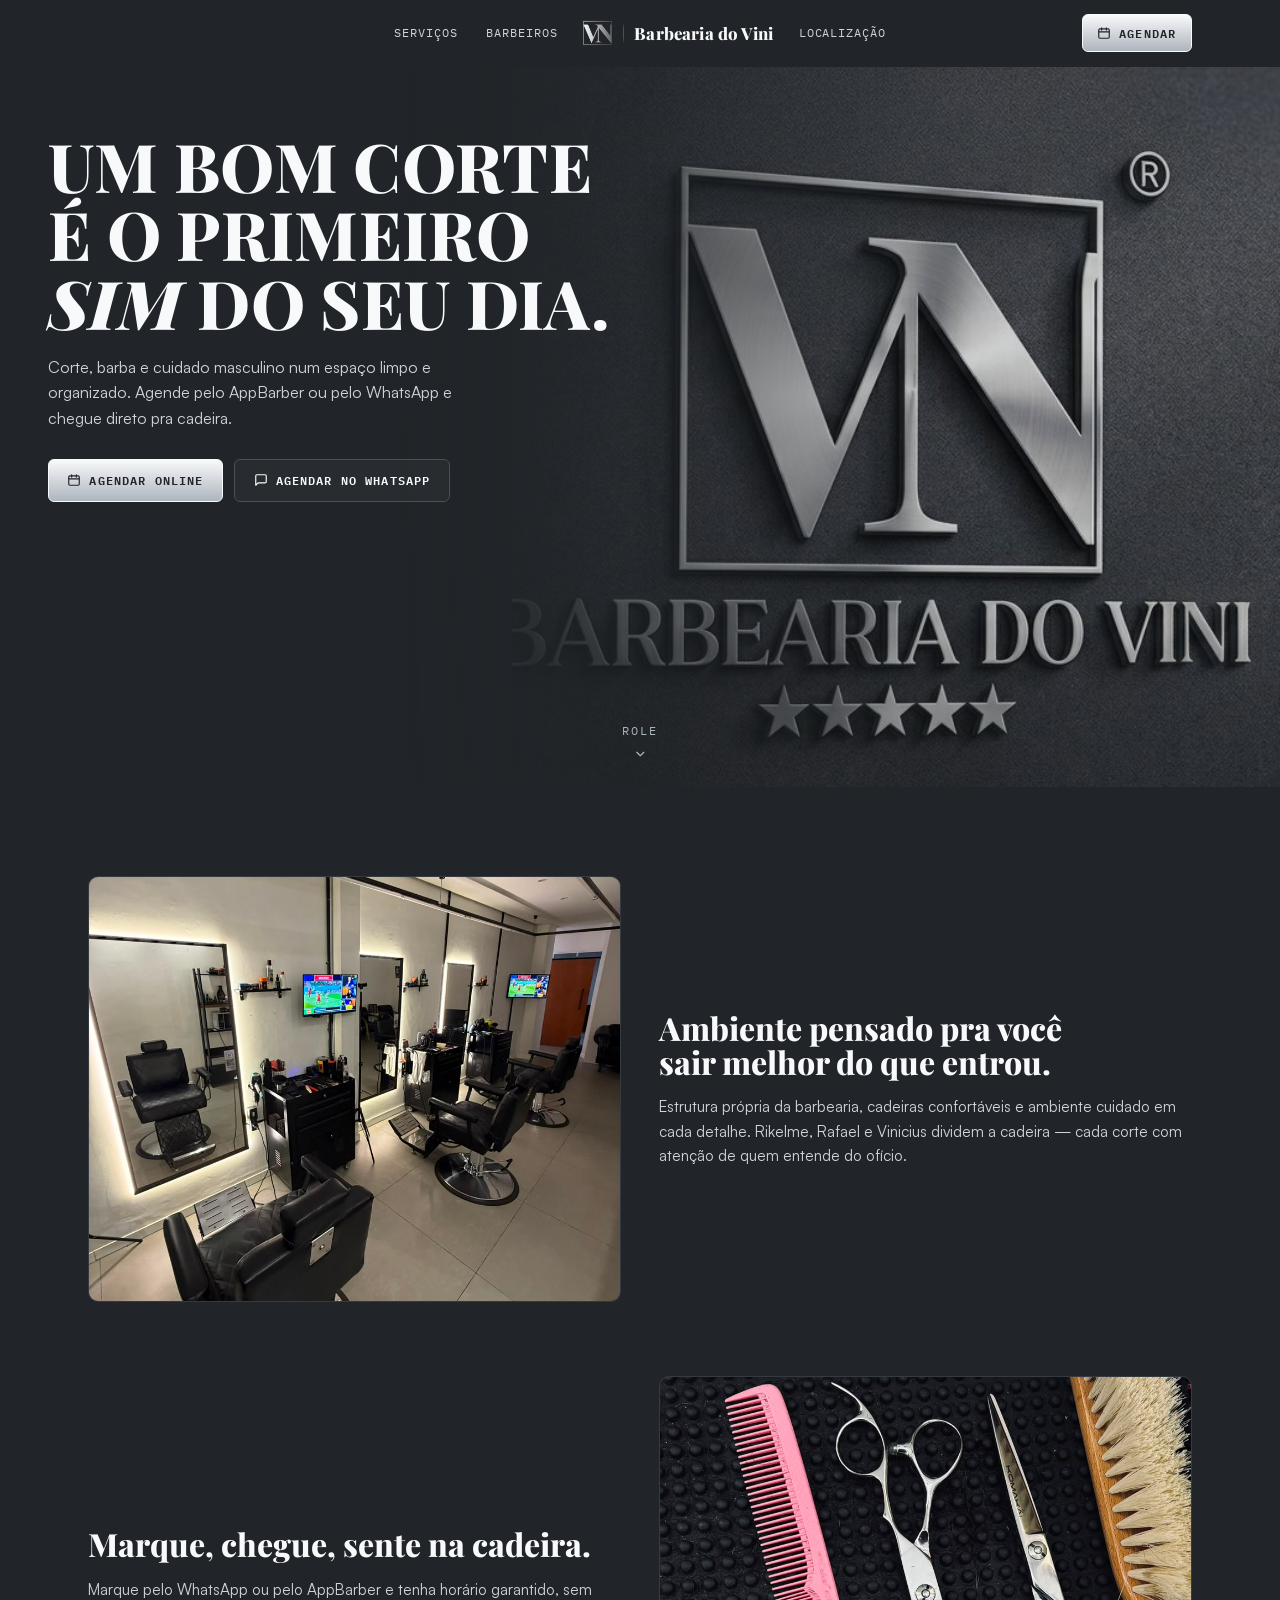
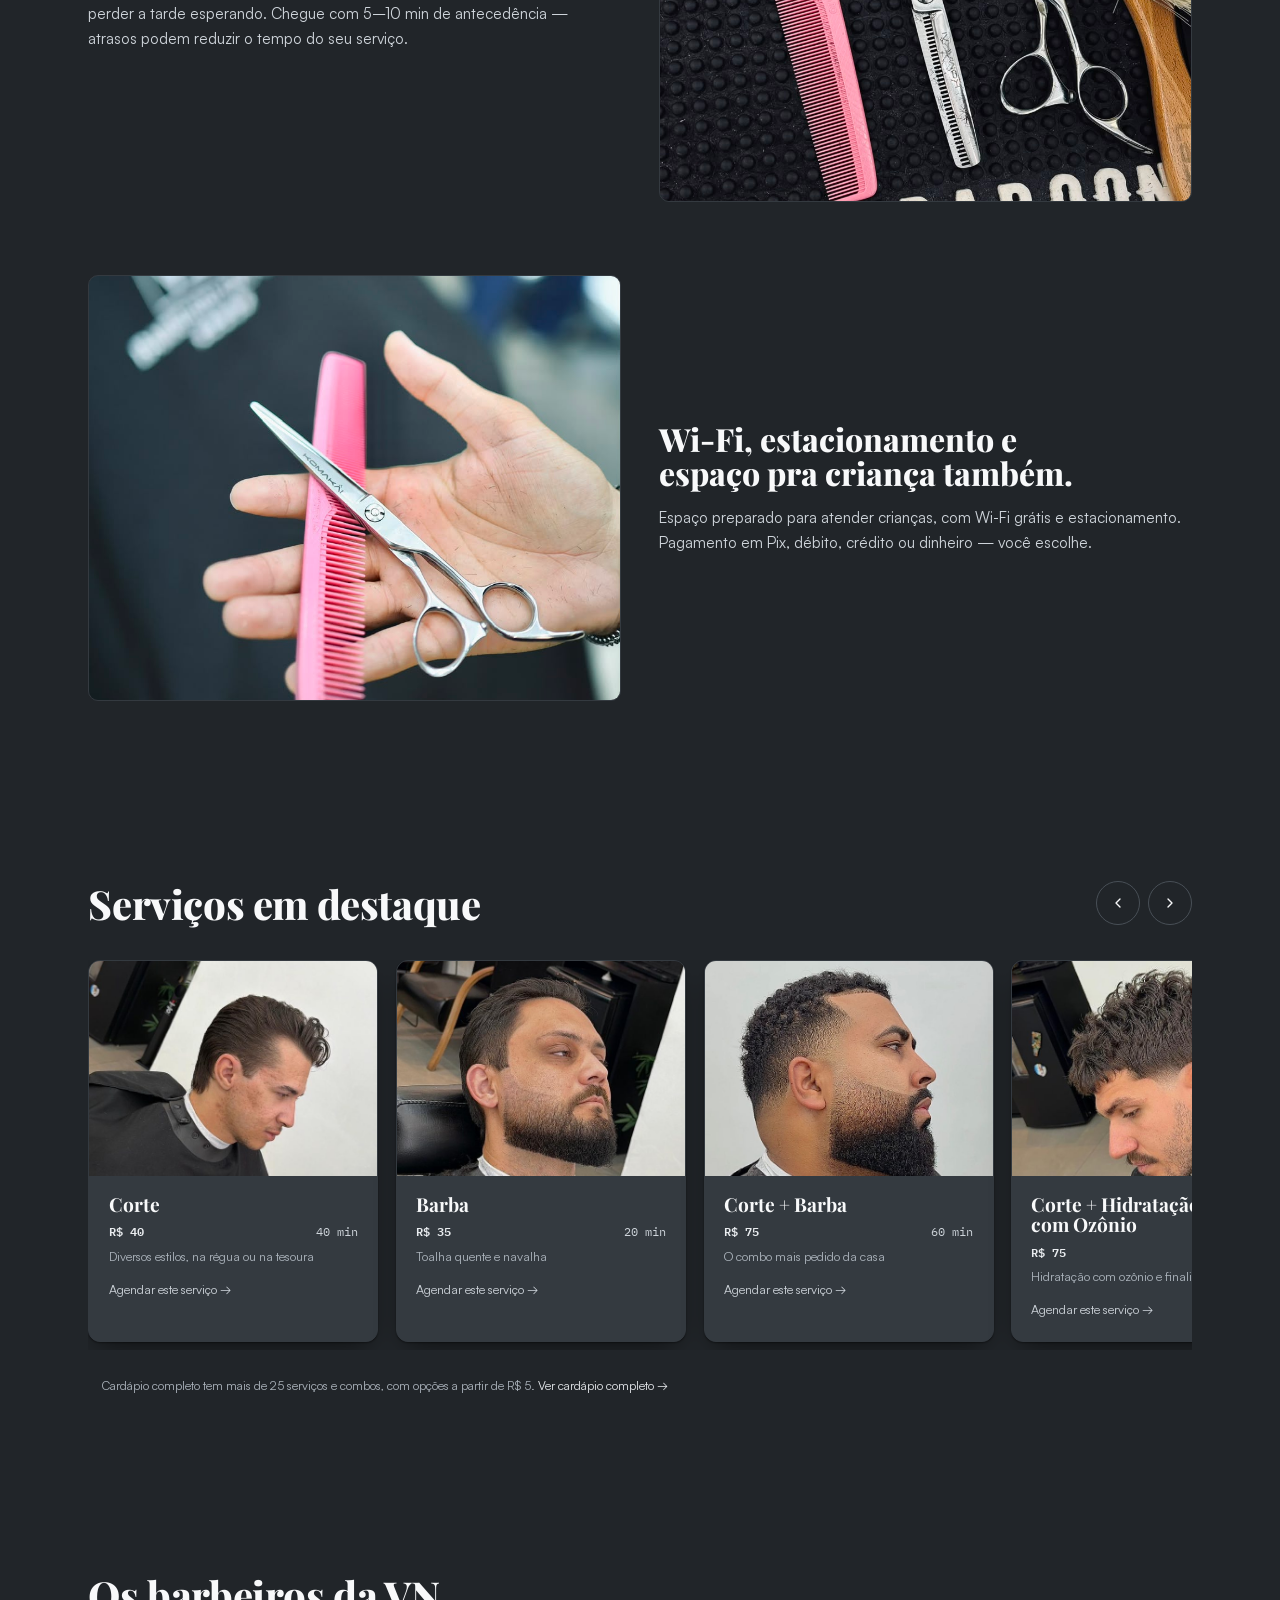
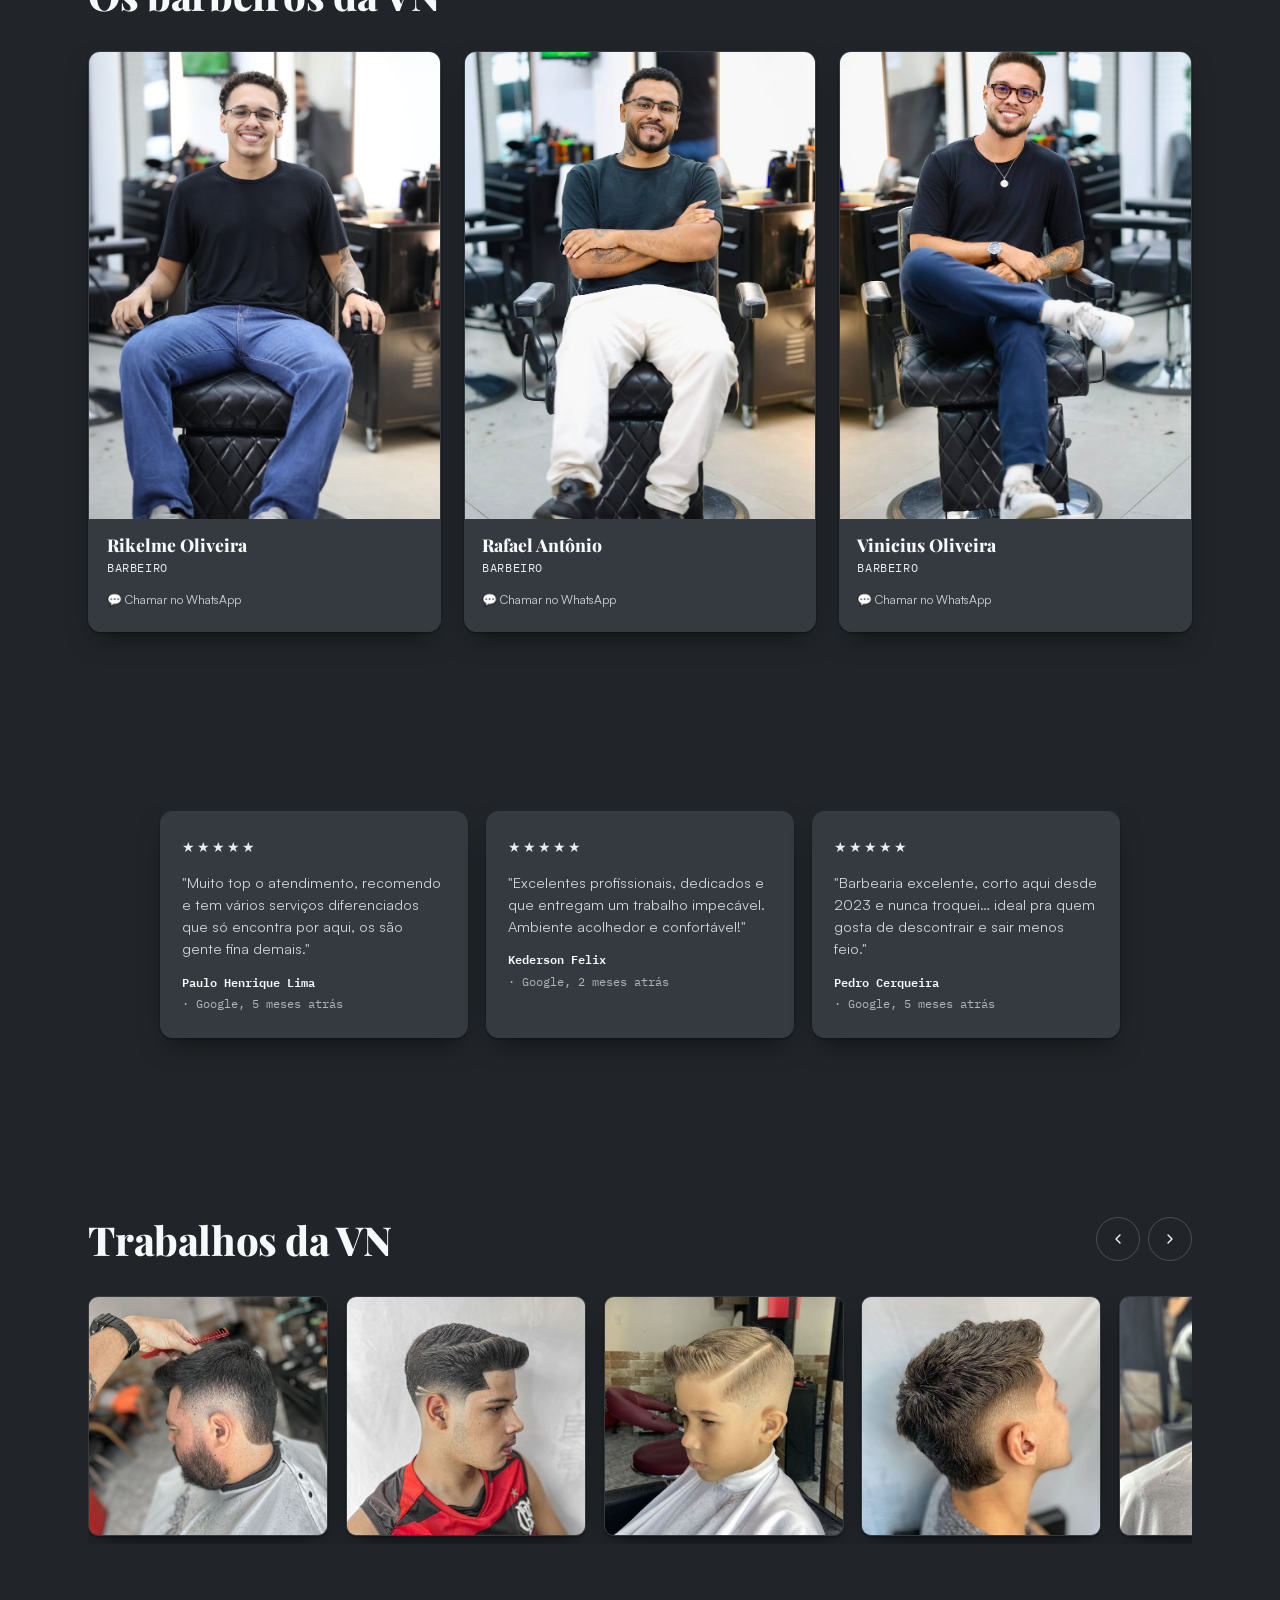
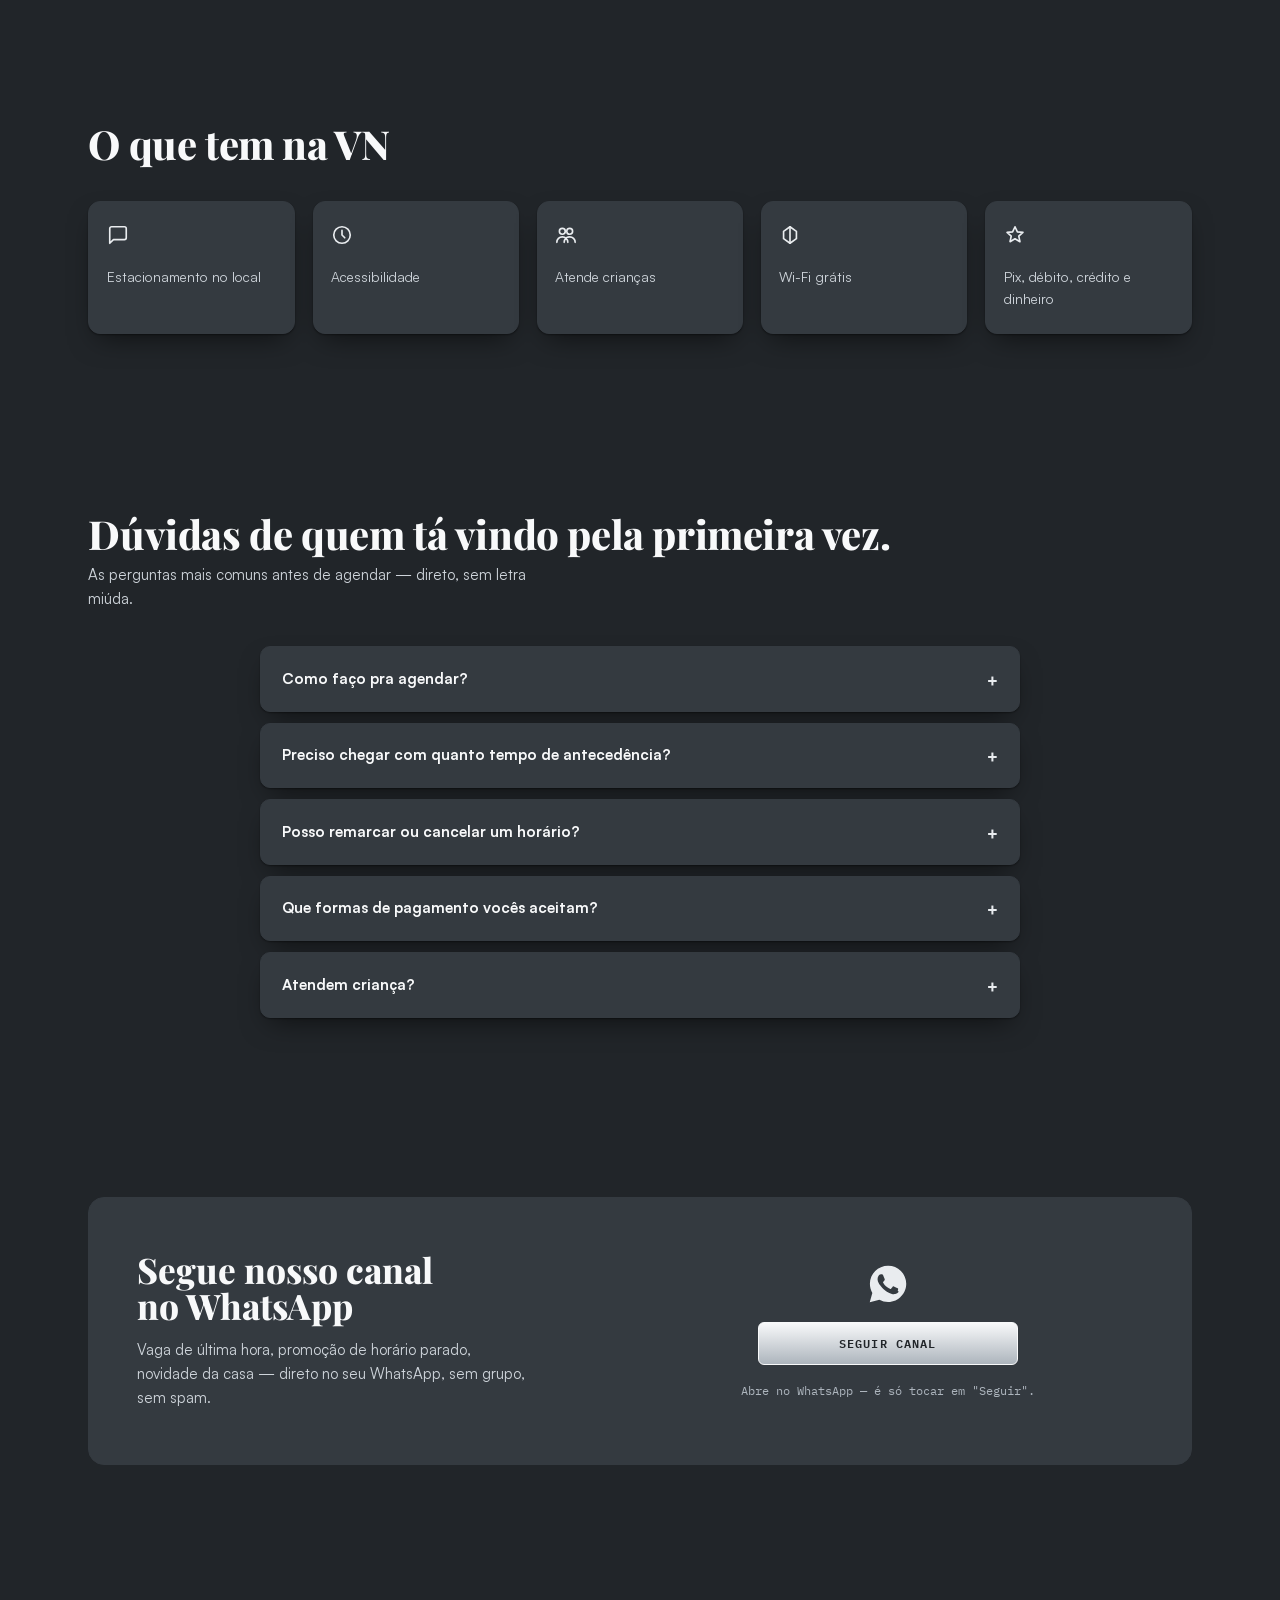
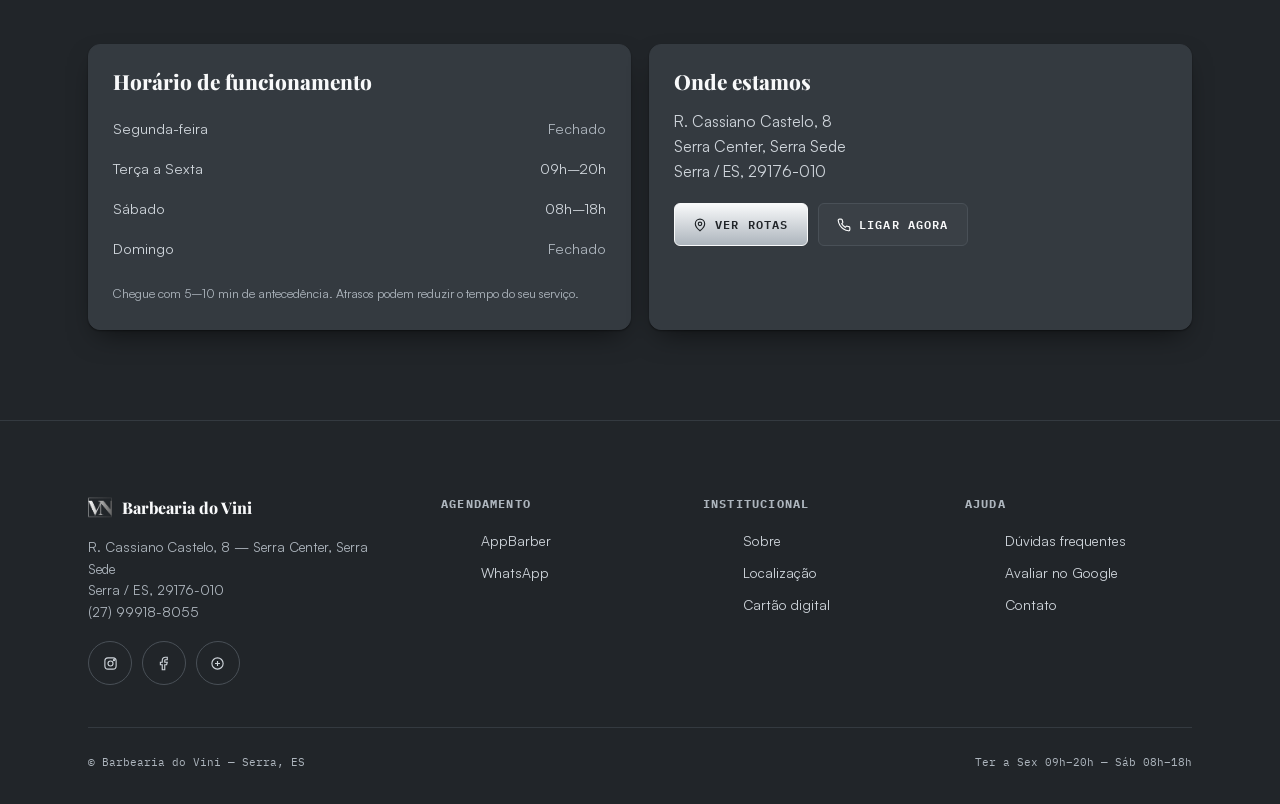
==== commit 15056543: "Alinha site com o Google: horario sem pausa (ter-sex 09h-20h, sab 08h-18h) e endereco com Serra Cent" ====
--- a/index.html
+++ b/index.html
@@ -47,17 +47,15 @@
   "priceRange": "R$5–R$140",
   "address": {
     "@type": "PostalAddress",
-    "streetAddress": "R. Cassiano Castelo, 8",
+    "streetAddress": "R. Cassiano Castelo, 8, Serra Center",
     "addressLocality": "Serra",
     "addressRegion": "ES",
     "postalCode": "29176-010",
     "addressCountry": "BR"
   },
   "openingHoursSpecification": [
-    {"@type":"OpeningHoursSpecification","dayOfWeek":["Tuesday","Wednesday","Thursday","Friday"],"opens":"09:00","closes":"12:00"},
-    {"@type":"OpeningHoursSpecification","dayOfWeek":["Tuesday","Wednesday","Thursday","Friday"],"opens":"13:00","closes":"20:00"},
-    {"@type":"OpeningHoursSpecification","dayOfWeek":"Saturday","opens":"08:00","closes":"12:00"},
-    {"@type":"OpeningHoursSpecification","dayOfWeek":"Saturday","opens":"13:00","closes":"18:00"}
+    {"@type":"OpeningHoursSpecification","dayOfWeek":["Tuesday","Wednesday","Thursday","Friday"],"opens":"09:00","closes":"20:00"},
+    {"@type":"OpeningHoursSpecification","dayOfWeek":"Saturday","opens":"08:00","closes":"18:00"}
   ],
   "sameAs": [
     "https://www.instagram.com/vn.barbearia/",
@@ -776,14 +774,14 @@
         <div class="info-card">
           <h3>Horário de funcionamento</h3>
           <div class="hours-row closed"><span>Segunda-feira</span><span>Fechado</span></div>
-          <div class="hours-row"><span>Terça a Sexta</span><span>09h–12h · 13h–20h</span></div>
-          <div class="hours-row"><span>Sábado</span><span>08h–12h · 13h–18h</span></div>
+          <div class="hours-row"><span>Terça a Sexta</span><span>09h–20h</span></div>
+          <div class="hours-row"><span>Sábado</span><span>08h–18h</span></div>
           <div class="hours-row closed"><span>Domingo</span><span>Fechado</span></div>
           <p class="info-note">Chegue com 5–10 min de antecedência. Atrasos podem reduzir o tempo do seu serviço.</p>
         </div>
         <div class="info-card" id="local">
           <h3>Onde estamos</h3>
-          <p class="addr">R. Cassiano Castelo, 8<br>Serra Sede<br>Serra / ES, 29176-010</p>
+          <p class="addr">R. Cassiano Castelo, 8<br>Serra Center, Serra Sede<br>Serra / ES, 29176-010</p>
           <div class="info-actions">
             <a class="btn btn-gold" href="https://www.google.com/maps/search/?api=1&query=Barbearia+do+Vini+R.+Cassiano+Castelo+8+Serra+ES" target="_blank" rel="noopener">
               <svg viewBox="0 0 24 24" fill="none" stroke="currentColor" stroke-width="2" stroke-linecap="round" stroke-linejoin="round"><path d="M20 10c0 6-8 12-8 12s-8-6-8-12a8 8 0 0 1 16 0z"/><circle cx="12" cy="10" r="3"/></svg>
@@ -809,7 +807,7 @@
           <img class="brand-mark" src="assets/img/logo-mark.png" alt="">
           <b>Barbearia do Vini</b>
         </div>
-        <p class="foot-desc">R. Cassiano Castelo, 8 — Serra Sede<br>Serra / ES, 29176-010<br><a href="tel:+5527999188055" style="color:inherit">(27) 99918-8055</a></p>
+        <p class="foot-desc">R. Cassiano Castelo, 8 — Serra Center, Serra Sede<br>Serra / ES, 29176-010<br><a href="tel:+5527999188055" style="color:inherit">(27) 99918-8055</a></p>
         <div class="foot-social">
           <a href="https://www.instagram.com/vn.barbearia/" target="_blank" rel="noopener" aria-label="Instagram @vn.barbearia"><svg viewBox="0 0 24 24" fill="none" stroke="currentColor" stroke-width="1.8"><rect x="3" y="3" width="18" height="18" rx="5"/><circle cx="12" cy="12" r="4"/><circle cx="17.5" cy="6.5" r="1"/></svg></a>
           <a href="https://www.facebook.com/barbeariadovini07/" target="_blank" rel="noopener" aria-label="Facebook"><svg viewBox="0 0 24 24" fill="none" stroke="currentColor" stroke-width="1.8"><path d="M18 2h-3a5 5 0 0 0-5 5v3H7v4h3v8h4v-8h3l1-4h-4V7a1 1 0 0 1 1-1h3z"/></svg></a>
@@ -842,7 +840,7 @@
     </div>
     <div class="foot-bottom">
       <span>© Barbearia do Vini — Serra, ES</span>
-      <span>Ter a Sex 09h–12h · 13h–20h — Sáb 08h–12h · 13h–18h</span>
+      <span>Ter a Sex 09h–20h — Sáb 08h–18h</span>
     </div>
   </div>
 </footer>
